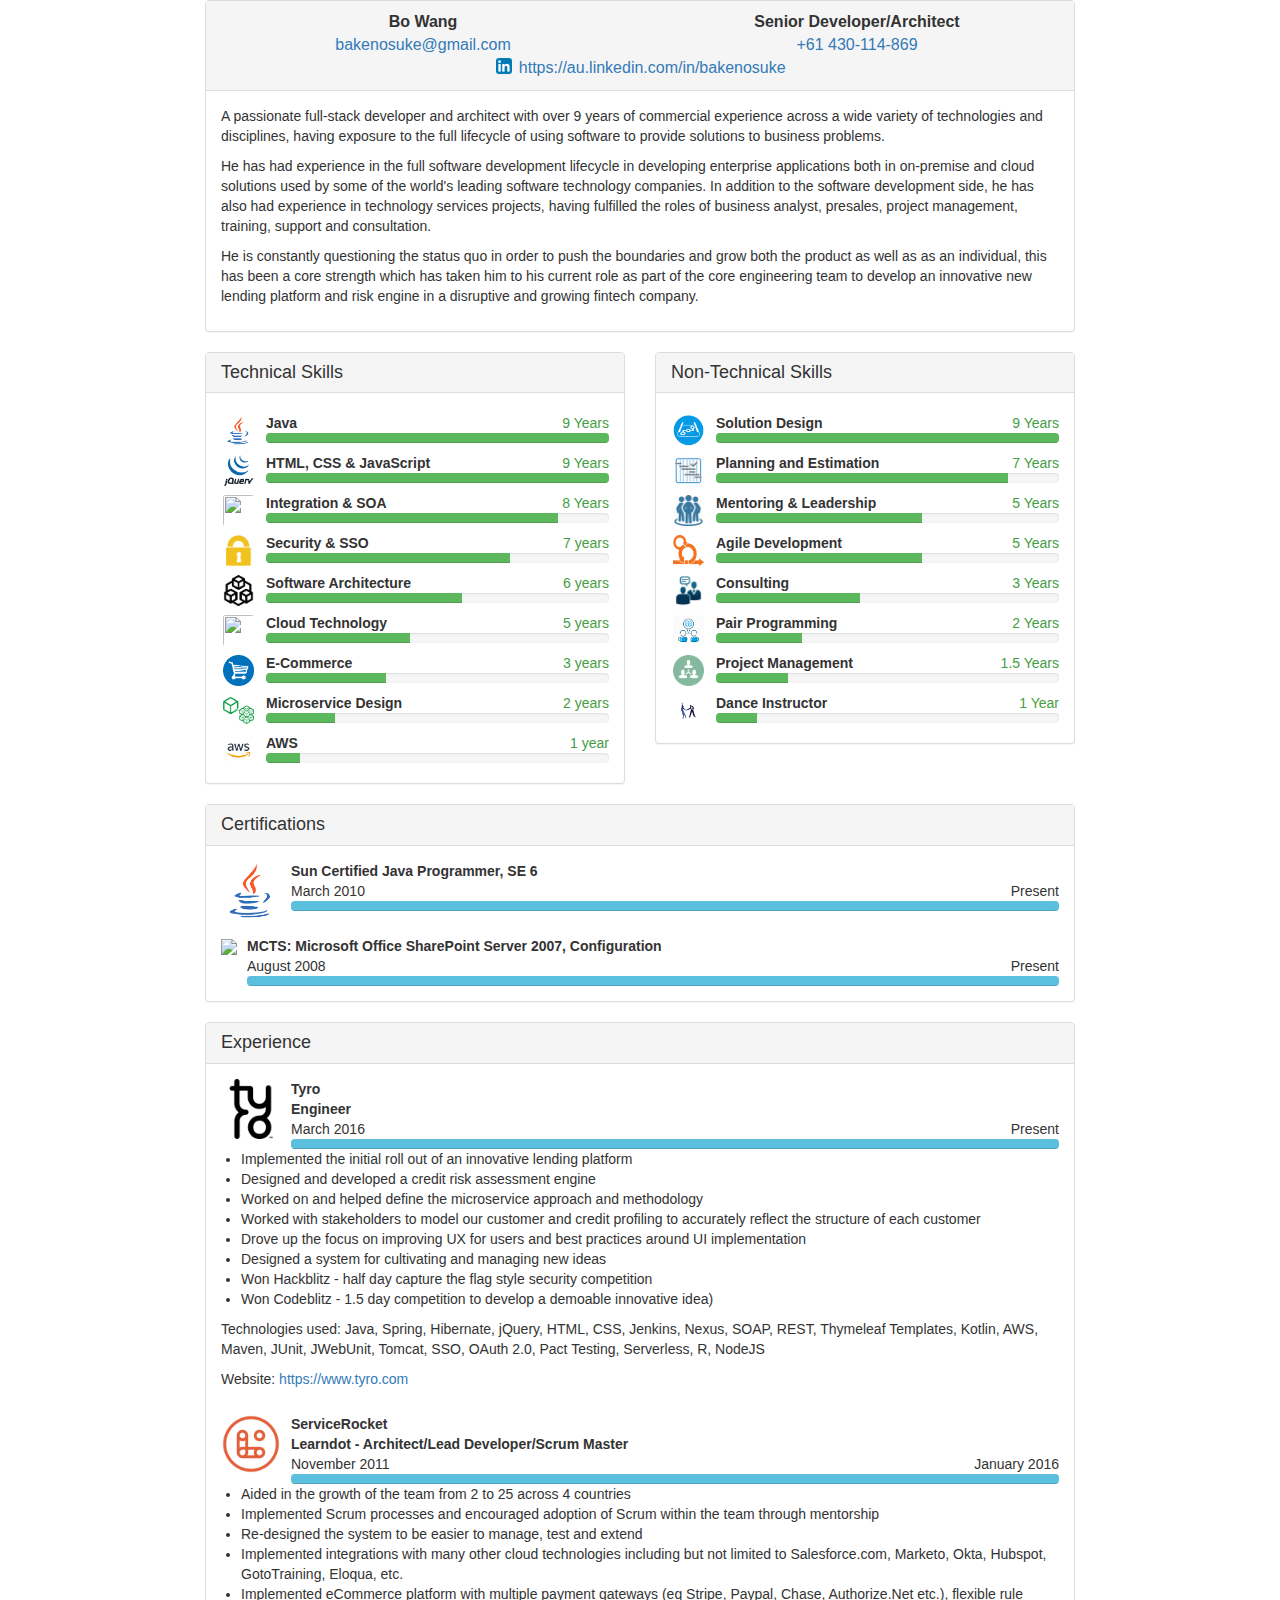
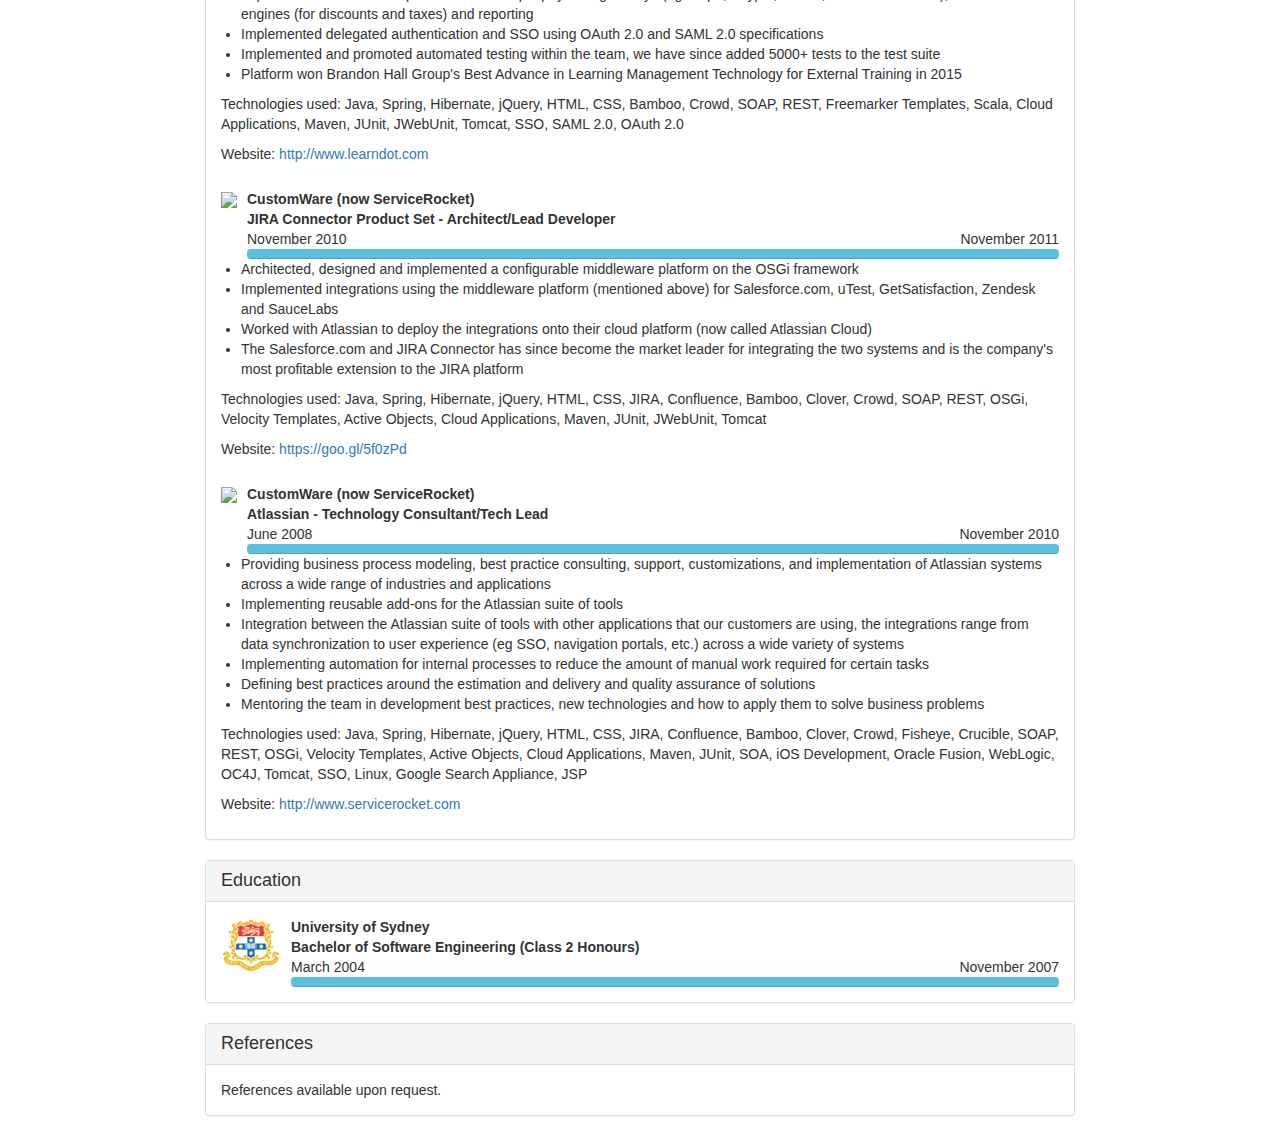
==== index.html @ f0e8015e "Added dance instructor" ====
<!DOCTYPE html>
<html lang="en">
<head>
    <meta charset="utf-8">
    <meta http-equiv="X-UA-Compatible" content="IE=edge">
    <meta name="viewport" content="width=device-width, initial-scale=1">

    <!-- The above 3 meta tags *must* come first in the head; any other head content must come *after* these tags -->

    <title>Bo Wang - Résumé</title>

    <!-- Bootstrap -->
    <link rel="stylesheet" media="all" href="https://maxcdn.bootstrapcdn.com/bootstrap/3.3.6/css/bootstrap.min.css"
          crossorigin="anonymous">

    <!-- Optional theme -->
    <link rel="stylesheet" media="all"
          href="https://maxcdn.bootstrapcdn.com/bootstrap/3.3.6/css/bootstrap-theme.min.css" crossorigin="anonymous">

    <link rel="stylesheet" href="css/main.css">

    <!-- HTML5 shim and Respond.js for IE8 support of HTML5 elements and media queries -->
    <!-- WARNING: Respond.js doesn't work if you view the page via file:// -->
    <!--[if lt IE 9]>
    <script src="https://oss.maxcdn.com/html5shiv/3.7.2/html5shiv.min.js"></script>
    <script src="https://oss.maxcdn.com/respond/1.4.2/respond.min.js"></script>
    <![endif]-->

    <script>
      (function(i,s,o,g,r,a,m){i['GoogleAnalyticsObject']=r;i[r]=i[r]||function(){
      (i[r].q=i[r].q||[]).push(arguments)},i[r].l=1*new Date();a=s.createElement(o),
      m=s.getElementsByTagName(o)[0];a.async=1;a.src=g;m.parentNode.insertBefore(a,m)
      })(window,document,'script','//www.google-analytics.com/analytics.js','ga');

      ga('create', 'UA-71679963-1', 'auto');
      ga('send', 'pageview');

    </script>
</head>
<body class="container-fluid">
<div id="header">
    <div class="panel panel-default">
        <div class="panel-heading">
            <div id="contact" class="row">
                <div id="name" class="col-xs-12 col-md-6 text-center">
                    Bo Wang
                </div>
                <div class="col-xs-12 col-md-6 text-center">
                    Senior Developer/Architect
                </div>
                <div id="email" class="col-xs-12 col-md-6 text-center">
                    <a href="mailto:bakenosuke@gmail.com">bakenosuke@gmail.com</a>
                </div>
                <div id="phone" class="col-xs-12 col-md-6 text-center">
                    <a href="tel:+61-430-114-869">+61 430-114-869</a>
                </div>
                <div id="linkedin" class="col-xs-12 text-center">
                    <a class="social" href="https://au.linkedin.com/in/bakenosuke">
                        <img src="images/logos/linkedin.png"/> https://au.linkedin.com/in/bakenosuke
                    </a>
                </div>
            </div>
        </div>
        <div class="panel-body">
            <div id="profile">
                <p>
                    A passionate full-stack developer and architect with over 9 years of commercial experience across a
                    wide variety of technologies and disciplines, having exposure to the full lifecycle of using
                    software to provide solutions to business problems.
                </p>

                <p>
                    He has had experience in the full software development lifecycle in developing enterprise
                    applications both in on-premise and cloud solutions used by some of the world's leading software
                    technology companies. In addition to the software development side, he has also had experience in
                    technology services projects, having fulfilled the roles of business analyst, presales, project
                    management, training, support and consultation.
                </p>

                <p>
                    He is constantly questioning the status quo in order to push the boundaries and grow both the
                    product as well as as an individual, this has been a core strength which has taken him to his
                    current role as part of the core engineering team to develop an innovative new lending platform and
                    risk engine in a disruptive and growing fintech company.
                </p>

            </div>
        </div>
    </div>
</div>

<div id="pre-content">

</div>

<div id="content">
    <!-- Skills Start -->
    <div id="skills" class="row">
        <!-- Skills - Technical Start -->
        <div class="skills-section col-xs-12 col-md-6">
            <div class="panel panel-default">
                <div class="panel-heading">
                    <h4 class="skill-section-title">Technical Skills</h4>
                </div>
                <div class="panel-body">

                    <!-- Skills - Technical - Java Start-->
                    <div class="skill media">
                        <div class="skill-logo media-left media-top">
                            <img style="" src="images/logos/java.png"/>
                        </div>
                        <div class="skill-body media-body">
                            <div class="skill-name pull-left">
                                Java
                            </div>
                            <div class="skill-level text-right">
                                9 Years
                            </div>
                            <div class="skill-level-bar">
                                <div class="progress">
                                    <div class="progress-bar progress-bar-success" role="progressbar"
                                         aria-valuenow="100"
                                         aria-valuemin="0"
                                         aria-valuemax="100" style="width: 100%;">
                                        <span class="sr-only">9 years</span>
                                    </div>
                                </div>
                            </div>
                        </div>
                    </div>
                    <!-- Skills - Technical - Java End -->

                    <!-- Skills - Technical - jQuery Start-->
                    <div class="skill media">
                        <div class="skill-logo media-left media-top">
                            <img src="images/logos/jquery.gif"/>
                        </div>
                        <div class="skill-body media-body">
                            <div class="skill-name pull-left">
                                HTML, CSS & JavaScript
                            </div>
                            <div class="skill-level text-right">
                                9 Years
                            </div>
                            <div class="skill-level-bar">
                                <div class="progress">
                                    <div class="progress-bar progress-bar-success" role="progressbar"
                                         aria-valuenow="100"
                                         aria-valuemin="0"
                                         aria-valuemax="100" style="width: 100%;">
                                        <span class="sr-only">9 years</span>
                                    </div>
                                </div>
                            </div>
                        </div>
                    </div>
                    <!-- Skills - Technical - jQuery End -->

                    <div class="skill media">
                        <div class="skill-logo media-left media-top">
                            <img src="images/icons/integration.png"/>
                        </div>
                        <div class="skill-body media-body">
                            <div class="skill-name pull-left">
                                Integration & SOA
                            </div>
                            <div class="skill-level text-right">
                                8 Years
                            </div>
                            <div class="skill-level-bar">
                                <div class="progress">
                                    <div class="progress-bar progress-bar-success" role="progressbar"
                                         aria-valuenow="85"
                                         aria-valuemin="0"
                                         aria-valuemax="100" style="width: 85%;">
                                        <span class="sr-only">8 years</span>
                                    </div>
                                </div>
                            </div>
                        </div>
                    </div>

                    <div class="skill media">
                        <div class="skill-logo media-left media-top">
                            <img src="images/icons/security.png"/>
                        </div>
                        <div class="skill-body media-body">
                            <div class="skill-name pull-left">
                                Security & SSO
                            </div>
                            <div class="skill-level text-right">
                                7 years
                            </div>
                            <div class="skill-level-bar">
                                <div class="progress">
                                    <div class="progress-bar progress-bar-success" role="progressbar"
                                         aria-valuenow="71"
                                         aria-valuemin="0"
                                         aria-valuemax="100" style="width: 71%;">
                                        <span class="sr-only">7 years</span>
                                    </div>
                                </div>
                            </div>
                        </div>
                    </div>

                    <div class="skill media">
                        <div class="skill-logo media-left media-top">
                            <img src="images/icons/architect.png"/>
                        </div>
                        <div class="skill-body media-body">
                            <div class="skill-name pull-left">
                                Software Architecture
                            </div>
                            <div class="skill-level text-right">
                                6 years
                            </div>
                            <div class="skill-level-bar">
                                <div class="progress">
                                    <div class="progress-bar progress-bar-success" role="progressbar"
                                         aria-valuenow="57"
                                         aria-valuemin="0"
                                         aria-valuemax="100" style="width: 57%;">
                                        <span class="sr-only">6 years</span>
                                    </div>
                                </div>
                            </div>
                        </div>
                    </div>

                    <div class="skill media">
                        <div class="skill-logo media-left media-top">
                            <img src="images/icons/cloud.png"/>
                        </div>
                        <div class="skill-body media-body">
                            <div class="skill-name pull-left">
                                Cloud Technology
                            </div>
                            <div class="skill-level text-right">
                                5 years
                            </div>
                            <div class="skill-level-bar">
                                <div class="progress">
                                    <div class="progress-bar progress-bar-success" role="progressbar"
                                         aria-valuenow="42"
                                         aria-valuemin="0"
                                         aria-valuemax="100" style="width: 42%;">
                                        <span class="sr-only">5 years</span>
                                    </div>
                                </div>
                            </div>
                        </div>
                    </div>

                    <div class="skill media">
                        <div class="skill-logo media-left media-top">
                            <img src="images/icons/ecommerce.png"/>
                        </div>
                        <div class="skill-body media-body">
                            <div class="skill-name pull-left">
                                E-Commerce
                            </div>
                            <div class="skill-level text-right">
                                3 years
                            </div>
                            <div class="skill-level-bar">
                                <div class="progress">
                                    <div class="progress-bar progress-bar-success" role="progressbar"
                                         aria-valuenow="35"
                                         aria-valuemin="0"
                                         aria-valuemax="100" style="width: 35%;">
                                        <span class="sr-only">3 years</span>
                                    </div>
                                </div>
                            </div>
                        </div>
                    </div>

                    <div class="skill media">
                        <div class="skill-logo media-left media-top">
                            <img src="images/icons/microservice.png"/>
                        </div>
                        <div class="skill-body media-body">
                            <div class="skill-name pull-left">
                                Microservice Design
                            </div>
                            <div class="skill-level text-right">
                                2 years
                            </div>
                            <div class="skill-level-bar">
                                <div class="progress">
                                    <div class="progress-bar progress-bar-success" role="progressbar"
                                         aria-valuenow="20"
                                         aria-valuemin="0"
                                         aria-valuemax="100" style="width: 20%;">
                                        <span class="sr-only">2 years</span>
                                    </div>
                                </div>
                            </div>
                        </div>
                    </div>

                    <div class="skill media">
                        <div class="skill-logo media-left media-top">
                            <img src="images/icons/aws.jpg"/>
                        </div>
                        <div class="skill-body media-body">
                            <div class="skill-name pull-left">
                                AWS
                            </div>
                            <div class="skill-level text-right">
                                1 year
                            </div>
                            <div class="skill-level-bar">
                                <div class="progress">
                                    <div class="progress-bar progress-bar-success" role="progressbar"
                                         aria-valuenow="10"
                                         aria-valuemin="0"
                                         aria-valuemax="100" style="width: 10%;">
                                        <span class="sr-only">1 year</span>
                                    </div>
                                </div>
                            </div>
                        </div>
                    </div>
                </div>
            </div>
        </div>
        <!-- Skills - Technical End -->

        <!-- Skills - Personal Start -->
        <div class="skills-section col-xs-12 col-md-6">
            <div class="panel panel-default">
                <div class="panel-heading">
                    <h4 class="skill-section-title">Non-Technical Skills</h4>
                </div>
                <div class="panel-body">

                    <div class="skill media">
                        <div class="skill-logo media-left media-top">
                            <img src="images/icons/design.png"/>
                        </div>
                        <div class="skill-body media-body">
                            <div class="skill-name pull-left">
                                Solution Design
                            </div>
                            <div class="skill-level text-right">
                                9 Years
                            </div>
                            <div class="skill-level-bar">
                                <div class="progress">
                                    <div class="progress-bar progress-bar-success" role="progressbar"
                                         aria-valuenow="100"
                                         aria-valuemin="0"
                                         aria-valuemax="100" style="width: 100%;">
                                        <span class="sr-only">9 years</span>
                                    </div>
                                </div>
                            </div>
                        </div>
                    </div>

                    <div class="skill media">
                        <div class="skill-logo media-left media-top">
                            <img src="images/icons/planning.png"/>
                        </div>
                        <div class="skill-body media-body">
                            <div class="skill-name pull-left">
                                Planning and Estimation
                            </div>
                            <div class="skill-level text-right">
                                7 Years
                            </div>
                            <div class="skill-level-bar">
                                <div class="progress">
                                    <div class="progress-bar progress-bar-success" role="progressbar"
                                         aria-valuenow="85"
                                         aria-valuemin="0"
                                         aria-valuemax="100" style="width: 85%;">
                                        <span class="sr-only">7 years</span>
                                    </div>
                                </div>
                            </div>
                        </div>
                    </div>

                    <div class="skill media">
                        <div class="skill-logo media-left media-top">
                            <img src="images/icons/leadership.png"/>
                        </div>
                        <div class="skill-body media-body">
                            <div class="skill-name pull-left">
                                Mentoring & Leadership
                            </div>
                            <div class="skill-level text-right">
                                5 Years
                            </div>
                            <div class="skill-level-bar">
                                <div class="progress">
                                    <div class="progress-bar progress-bar-success" role="progressbar"
                                         aria-valuenow="60"
                                         aria-valuemin="0"
                                         aria-valuemax="100" style="width: 60%;">
                                        <span class="sr-only">5 years</span>
                                    </div>
                                </div>
                            </div>
                        </div>
                    </div>

                    <div class="skill media">
                        <div class="skill-logo media-left media-top">
                            <img src="images/icons/scrum.png"/>
                        </div>
                        <div class="skill-body media-body">
                            <div class="skill-name pull-left">
                                Agile Development
                            </div>
                            <div class="skill-level text-right">
                                5 Years
                            </div>
                            <div class="skill-level-bar">
                                <div class="progress">
                                    <div class="progress-bar progress-bar-success" role="progressbar"
                                         aria-valuenow="60"
                                         aria-valuemin="0"
                                         aria-valuemax="100" style="width: 60%;">
                                        <span class="sr-only">2 years</span>
                                    </div>
                                </div>
                            </div>
                        </div>
                    </div>

                    <div class="skill media">
                        <div class="skill-logo media-left media-top">
                            <img src="images/icons/consulting.png"/>
                        </div>
                        <div class="skill-body media-body">
                            <div class="skill-name pull-left">
                                Consulting
                            </div>
                            <div class="skill-level text-right">
                                3 Years
                            </div>
                            <div class="skill-level-bar">
                                <div class="progress">
                                    <div class="progress-bar progress-bar-success" role="progressbar"
                                         aria-valuenow="42"
                                         aria-valuemin="0"
                                         aria-valuemax="100" style="width: 42%;">
                                        <span class="sr-only">3 years</span>
                                    </div>
                                </div>
                            </div>
                        </div>
                    </div>

                    <div class="skill media">
                        <div class="skill-logo media-left media-top">
                            <img src="images/icons/pair.png"/>
                        </div>
                        <div class="skill-body media-body">
                            <div class="skill-name pull-left">
                                Pair Programming
                            </div>
                            <div class="skill-level text-right">
                                2 Years
                            </div>
                            <div class="skill-level-bar">
                                <div class="progress">
                                    <div class="progress-bar progress-bar-success" role="progressbar"
                                         aria-valuenow="25"
                                         aria-valuemin="0"
                                         aria-valuemax="100" style="width: 25%;">
                                        <span class="sr-only">2 years</span>
                                    </div>
                                </div>
                            </div>
                        </div>
                    </div>

                    <div class="skill media">
                        <div class="skill-logo media-left media-top">
                            <img src="images/icons/management.png"/>
                        </div>
                        <div class="skill-body media-body">
                            <div class="skill-name pull-left">
                                Project Management
                            </div>
                            <div class="skill-level text-right">
                                1.5 Years
                            </div>
                            <div class="skill-level-bar">
                                <div class="progress">
                                    <div class="progress-bar progress-bar-success" role="progressbar"
                                         aria-valuenow="21"
                                         aria-valuemin="0"
                                         aria-valuemax="100" style="width: 21%;">
                                        <span class="sr-only">1.5 years</span>
                                    </div>
                                </div>
                            </div>
                        </div>
                    </div>

                    <div class="skill media">
                        <div class="skill-logo media-left media-top">
                            <img src="images/icons/dance.svg"/>
                        </div>
                        <div class="skill-body media-body">
                            <div class="skill-name pull-left">
                                Dance Instructor
                            </div>
                            <div class="skill-level text-right">
                                1 Year
                            </div>
                            <div class="skill-level-bar">
                                <div class="progress">
                                    <div class="progress-bar progress-bar-success" role="progressbar"
                                         aria-valuenow="12"
                                         aria-valuemin="0"
                                         aria-valuemax="100" style="width: 12%;">
                                        <span class="sr-only">1 years</span>
                                    </div>
                                </div>
                            </div>
                        </div>
                    </div>
                </div>
            </div>
        </div>
        <!-- Skills - Personal End -->

    </div>
    <!-- Skills End -->

    <!-- Certifications - Start -->
    <div id="certifications" class="panel panel-default">
        <div class="panel-heading">
            <h4>Certifications</h4>
        </div>
        <div class="panel-body">
            <div class="row">
                <div class="certification col-xs-12 media">
                    <div class="certification-logo media-left media-top">
                        <img src="images/logos/java.png"/>
                    </div>
                    <div class="certification-body media-body">
                        <div class="certification-title">Sun Certified Java Programmer, SE 6</div>

                        <div class="certification-start pull-left">
                            March 2010
                        </div>
                        <div class="certification-end text-right">
                            Present
                        </div>
                        <div class="certification-level-bar">
                            <div class="progress">
                                <div class="progress-bar progress-bar-info" role="progressbar" aria-valuenow="100"
                                     aria-valuemin="0"
                                     aria-valuemax="100" style="width: 100%;">
                                    <span class="sr-only">March 2010 to Present</span>
                                </div>
                            </div>
                        </div>
                    </div>
                </div>

                <div class="certification col-xs-12 media">
                    <div class="certification-logo media-left media-top">
                        <img src="images/logos/mcts.png"/>
                    </div>
                    <div class="certification-body media-body">
                        <div class="certification-title">MCTS: Microsoft Office SharePoint Server 2007, Configuration
                        </div>

                        <div class="certification-start pull-left">
                            August 2008
                        </div>
                        <div class="certification-end text-right">
                            Present
                        </div>
                        <div class="certification-level-bar">
                            <div class="progress">
                                <div class="progress-bar progress-bar-info" role="progressbar" aria-valuenow="100"
                                     aria-valuemin="0"
                                     aria-valuemax="100" style="width: 100%;">
                                    <span class="sr-only">August 2008 to Present</span>
                                </div>
                            </div>
                        </div>
                    </div>
                </div>
            </div>
        </div>
    </div>
    <!-- Certifications - End -->

    <!-- Experiences - Start -->
    <div id="experiences" class="panel panel-default">
        <div class="panel-heading">
            <h4>Experience</h4>
        </div>
        <div class="panel-body">
            <div class="row">
                <div class="experience col-xs-12 media">
                    <div class="experience-logo media-left media-top">
                        <img src="images/logos/tyro.png"/>
                    </div>
                    <div class="experience-body media-body">
                        <div class="experience-title">
                            Tyro<br/>
                            Engineer
                        </div>
                        <div class="experience-start pull-left">
                            March 2016
                        </div>
                        <div class="experience-end text-right">
                            Present
                        </div>
                        <div class="experience-level-bar">
                            <div class="progress">
                                <div class="progress-bar progress-bar-info" role="progressbar" aria-valuenow="100"
                                     aria-valuemin="0"
                                     aria-valuemax="100" style="width: 100%;">
                                    <span class="sr-only">March 2016 to Present</span>
                                </div>
                            </div>
                        </div>
                    </div>
                </div>
                <div class="experience-summary col-xs-12">
                    <ul>
                        <li>Implemented the initial roll out of an innovative lending platform</li>
                        <li>Designed and developed a credit risk assessment engine</li>
                        <li>Worked on and helped define the microservice approach and methodology</li>
                        <li>Worked with stakeholders to model our customer and credit profiling to accurately reflect the structure of each customer</li>
                        <li>Drove up the focus on improving UX for users and best practices around UI implementation</li>
                        <li>Designed a system for cultivating and managing new ideas</li>
                        <li>Won Hackblitz - half day capture the flag style security competition</li>
                        <li>Won Codeblitz - 1.5 day competition to develop a demoable innovative idea)</li>
                    </ul>
                    <p>
                        Technologies used: Java, Spring, Hibernate, jQuery, HTML, CSS, Jenkins, Nexus, SOAP, REST,
                        Thymeleaf Templates, Kotlin, AWS, Maven, JUnit, JWebUnit, Tomcat, SSO, OAuth 2.0, Pact Testing,
                        Serverless, R, NodeJS
                    </p>
                    <p>
                        Website: <a href="https://www.tyro.com">https://www.tyro.com</a>
                    </p>
                </div>

                <div class="experience col-xs-12 media">
                    <div class="experience-logo media-left media-top">
                        <img src="images/logos/learndot.png"/>
                    </div>
                    <div class="experience-body media-body">
                        <div class="experience-title">
                            ServiceRocket<br/>
                            Learndot - Architect/Lead Developer/Scrum Master
                        </div>

                        <div class="experience-start pull-left">
                            November 2011
                        </div>
                        <div class="experience-end text-right">
                            January 2016
                        </div>
                        <div class="experience-level-bar">
                            <div class="progress">
                                <div class="progress-bar progress-bar-info" role="progressbar" aria-valuenow="100"
                                     aria-valuemin="0"
                                     aria-valuemax="100" style="width: 100%;">
                                    <span class="sr-only">November 2011 to January 2016</span>
                                </div>
                            </div>
                        </div>
                    </div>
                </div>
                <div class="experience-summary col-xs-12">
                    <ul>
                        <li>Aided in the growth of the team from 2 to 25 across 4 countries</li>
                        <li>Implemented Scrum processes and encouraged adoption of Scrum within the team through
                            mentorship
                        </li>
                        <li>Re-designed the system to be easier to manage, test and extend</li>
                        <li>Implemented integrations with many other cloud technologies including but not limited to
                            Salesforce.com, Marketo, Okta, Hubspot, GotoTraining, Eloqua, etc.
                        </li>
                        <li>Implemented eCommerce platform with multiple payment gateways (eg Stripe, Paypal, Chase,
                            Authorize.Net etc.), flexible rule engines (for discounts and taxes) and reporting
                        </li>
                        <li>Implemented delegated authentication and SSO using OAuth 2.0 and SAML 2.0 specifications
                        </li>
                        <li>Implemented and promoted automated testing within the team, we have since added 5000+ tests
                            to the test suite
                        </li>
                        <li>Platform won Brandon Hall Group's Best Advance in Learning Management Technology for
                            External Training in 2015
                        </li>
                    </ul>
                    <p>
                        Technologies used: Java, Spring, Hibernate, jQuery, HTML, CSS, Bamboo, Crowd, SOAP, REST,
                        Freemarker Templates, Scala, Cloud Applications, Maven, JUnit, JWebUnit, Tomcat, SSO, SAML 2.0,
                        OAuth 2.0
                    </p>
                    <p>
                        Website: <a href="http://www.learndot.com">http://www.learndot.com</a>
                    </p>
                </div>

                <div class="experience col-xs-12 media">
                    <div class="experience-logo media-left media-top">
                        <img src="images/logos/connectedbycustomware.png"/>
                    </div>
                    <div class="experience-body media-body">
                        <div class="experience-title">
                            CustomWare (now ServiceRocket)<br/>
                            JIRA Connector Product Set - Architect/Lead Developer
                        </div>

                        <div class="experience-start pull-left">
                            November 2010
                        </div>
                        <div class="experience-end text-right">
                            November 2011
                        </div>
                        <div class="experience-level-bar">
                            <div class="progress">
                                <div class="progress-bar progress-bar-info" role="progressbar" aria-valuenow="100"
                                     aria-valuemin="0"
                                     aria-valuemax="100" style="width: 100%;">
                                    <span class="sr-only">November 2010 to November 2011</span>
                                </div>
                            </div>
                        </div>
                    </div>
                </div>
                <div class="experience-summary col-xs-12">
                    <ul>
                        <li>Architected, designed and implemented a configurable middleware platform on the OSGi
                            framework
                        </li>
                        <li>Implemented integrations using the middleware platform (mentioned above) for Salesforce.com,
                            uTest, GetSatisfaction, Zendesk and SauceLabs
                        </li>
                        <li>Worked with Atlassian to deploy the integrations onto their cloud platform (now called
                            Atlassian Cloud)
                        </li>
                        <li>The Salesforce.com and JIRA Connector has since become the market leader for integrating the
                            two systems and is the company's most profitable extension to the JIRA platform
                        </li>
                    </ul>
                    <p>
                        Technologies used: Java, Spring, Hibernate, jQuery, HTML, CSS, JIRA, Confluence, Bamboo, Clover,
                        Crowd, SOAP, REST, OSGi, Velocity Templates, Active Objects, Cloud Applications, Maven, JUnit,
                        JWebUnit, Tomcat
                    </p>
                    <p>
                        Website: <a href="https://goo.gl/5f0zPd">https://goo.gl/5f0zPd</a>
                    </p>
                </div>


                <div class="experience col-xs-12 media">
                    <div class="experience-logo media-left media-top">
                        <img src="images/logos/customware.png"/>
                    </div>
                    <div class="experience-body media-body">
                        <div class="experience-title">
                            CustomWare (now ServiceRocket)<br/>
                            Atlassian - Technology Consultant/Tech Lead
                        </div>

                        <div class="experience-start pull-left">
                            June 2008
                        </div>
                        <div class="experience-end text-right">
                            November 2010
                        </div>
                        <div class="experience-level-bar">
                            <div class="progress">
                                <div class="progress-bar progress-bar-info" role="progressbar" aria-valuenow="100"
                                     aria-valuemin="0"
                                     aria-valuemax="100" style="width: 100%;">
                                    <span class="sr-only">June 2008 to November 2010</span>
                                </div>
                            </div>
                        </div>
                    </div>
                </div>
                <div class="experience-summary col-xs-12">
                    <ul>
                        <li>Providing business process modeling, best practice consulting, support, customizations, and implementation of Atlassian systems across a wide range of industries and applications</li>
                        <li>Implementing reusable add-ons for the Atlassian suite of tools</li>
                        <li>Integration between the Atlassian suite of tools with other applications that our customers are using, the integrations range from data synchronization to user experience (eg SSO, navigation portals, etc.) across a wide variety of systems</li>
                        <li>Implementing automation for internal processes to reduce the amount of manual work required for certain tasks</li>
                        <li>Defining best practices around the estimation and delivery and quality assurance of solutions</li>
                        <li>Mentoring the team in development best practices, new technologies and how to apply them to solve business problems</li>
                    </ul>
                    <p>
                        Technologies used: Java, Spring, Hibernate, jQuery, HTML, CSS, JIRA, Confluence, Bamboo, Clover,
                        Crowd, Fisheye, Crucible, SOAP, REST, OSGi, Velocity Templates, Active Objects, Cloud
                        Applications, Maven, JUnit, SOA, iOS Development, Oracle Fusion, WebLogic, OC4J, Tomcat,
                        SSO, Linux, Google Search Appliance, JSP
                    </p>
                    <p>
                        Website: <a href="http://www.servicerocket.com">http://www.servicerocket.com</a>
                    </p>
                </div>
            </div>
        </div>
    </div>
    <!-- Experiences - End -->

    <!-- Education - Start -->
    <div id="education" class="panel panel-default">
        <div class="panel-heading">
            <h4>Education</h4>
        </div>
        <div class="panel-body">
            <div class="row">
                <div class="education col-xs-12 media">
                    <div class="education-logo media-left media-top">
                        <img src="images/logos/usyd.png"/>
                    </div>
                    <div class="education-body media-body">
                        <div class="education-title">
                            University of Sydney<br/>
                            Bachelor of Software Engineering (Class 2 Honours)
                        </div>

                        <div class="education-start pull-left">
                            March 2004
                        </div>
                        <div class="education-end text-right">
                            November 2007
                        </div>
                        <div class="education-level-bar">
                            <div class="progress">
                                <div class="progress-bar progress-bar-info" role="progressbar" aria-valuenow="100"
                                     aria-valuemin="0"
                                     aria-valuemax="100" style="width: 100%;">
                                    <span class="sr-only">March 2004 to November 2007</span>
                                </div>
                            </div>
                        </div>
                    </div>
                </div>
            </div>
        </div>
    </div>
    <!-- Education - End -->

    <!-- References - Start -->
    <div id="references" class="panel panel-default">
        <div class="panel-heading">
            <h4>References</h4>
        </div>
        <div class="panel-body">
            References available upon request.
        </div>
    </div>
    <!-- References - End -->

</div>

<div id="post-content">

</div>

<div id="footer">
    <div id="view-online" class="visible-print-block">
        <div class="text-center">
            <a href="http://bakenosuke.github.io">View Online</a>
        </div>
    </div>
</div>

<!-- jQuery (necessary for Bootstrap's JavaScript plugins) -->
<script src="https://ajax.googleapis.com/ajax/libs/jquery/1.11.3/jquery.min.js"></script>
<!-- Include all compiled plugins (below), or include individual files as needed -->
<script src="https://maxcdn.bootstrapcdn.com/bootstrap/3.3.6/js/bootstrap.min.js" crossorigin="anonymous"></script>
</body>
</html>
---- css/main.css ----
/* Layout */
body {
    max-width:900px;
}

h1, h2, h3, h4, h5, h6 {
    margin:0;
}

address {
    margin:0;
}

/* Header */


/* Logo */
.skill-logo img, .education-logo img, .social img {
    border-radius: 5px;
    padding:2px;
}

/* Profile */

#contact {
    font-weight:bold;
    font-size:16px;
}

#contact a {
    font-weight:normal;
}

.social img {
    height:20px;
    width:20px;
    margin-top:-4px;
}

/* Skills */

.skill {
    padding:5px 0 0 0;
    margin-top:0px;
}

.skill-logo img {
    height:35px;
    width:35px;
}

.skill-body {
    margin-left:35px;
}

.skill-name {
    font-weight:bold;
}

.skill-level {
    color:#449d44;
}

.skill-level-bar .progress, .education-level-bar .progress, .certification-level-bar .progress, .experience-level-bar .progress {
    height:10px;
    margin-bottom:0px;
}

/* Experience */

#experiences ul {
    padding-left:20px;
}

/* Education and Certification */
.education-logo img, .certification-logo img, .experience-logo img {
    max-height:60px;
    max-width:60px;
}

.education-title, .certification-title, .experience-title {
    font-weight:bold;
}


/* Footer */



/* Repsonsive */

@media (max-width: 767px) {
    #contact {
        font-size:14px;
    }
}

/* Print */

@media print {
    body {
        font-size:12px;
    }
    a[href]:after {
        content:"";
    }

    #footer a[href]:after {
        content:" ("attr(href)")";
    }

    #contact {
        line:height:33px;
    }

    .media .media-left {
        display:block;
        float:left;
    }

    #skills, #header, #certifications, #experiences .experience, #education {
        page-break-inside: avoid;
    }

    .progress{
        background-color: #F5F5F5 !important;
        -ms-filter: "progid:DXImageTransform.Microsoft.gradient(GradientType=0,startColorstr='#F5F5F5', endColorstr='#F5F5F5')" !important;
    }

    .progress-bar-info{
        display: block !important;
        background-color: #5BC0DE !important;
        -ms-filter: "progid:DXImageTransform.Microsoft.gradient(GradientType=0,startColorstr='#5BC0DE', endColorstr='#5BC0DE')" !important;
    }

    .progress-bar-success{
        display: block !important;
        background-color: #5cb85c !important;
        -ms-filter: "progid:DXImageTransform.Microsoft.gradient(GradientType=0,startColorstr='#5cb85c', endColorstr='#5cb85c')" !important;
    }

    .progress, .progress > .progress-bar {
       display: block !important;
       -webkit-print-color-adjust: exact !important;

       box-shadow: inset 0 0 !important;
       -webkit-box-shadow: inset 0 0 !important;
    }

  .col-md-1, .col-md-2, .col-md-3, .col-md-4, .col-md-5, .col-md-6, .col-md-7, .col-md-8, .col-md-9, .col-md-10, .col-md-11, .col-md-12 {
    float: left;
  }
  .col-md-12 {
    width: 100%;
  }
  .col-md-11 {
    width: 91.66666667%;
  }
  .col-md-10 {
    width: 83.33333333%;
  }
  .col-md-9 {
    width: 75%;
  }
  .col-md-8 {
    width: 66.66666667%;
  }
  .col-md-7 {
    width: 58.33333333%;
  }
  .col-md-6 {
    width: 50%;
  }
  .col-md-5 {
    width: 41.66666667%;
  }
  .col-md-4 {
    width: 33.33333333%;
  }
  .col-md-3 {
    width: 25%;
  }
  .col-md-2 {
    width: 16.66666667%;
  }
  .col-md-1 {
    width: 8.33333333%;
  }
  .col-md-pull-12 {
    right: 100%;
  }
  .col-md-pull-11 {
    right: 91.66666667%;
  }
  .col-md-pull-10 {
    right: 83.33333333%;
  }
  .col-md-pull-9 {
    right: 75%;
  }
  .col-md-pull-8 {
    right: 66.66666667%;
  }
  .col-md-pull-7 {
    right: 58.33333333%;
  }
  .col-md-pull-6 {
    right: 50%;
  }
  .col-md-pull-5 {
    right: 41.66666667%;
  }
  .col-md-pull-4 {
    right: 33.33333333%;
  }
  .col-md-pull-3 {
    right: 25%;
  }
  .col-md-pull-2 {
    right: 16.66666667%;
  }
  .col-md-pull-1 {
    right: 8.33333333%;
  }
  .col-md-pull-0 {
    right: auto;
  }
  .col-md-push-12 {
    left: 100%;
  }
  .col-md-push-11 {
    left: 91.66666667%;
  }
  .col-md-push-10 {
    left: 83.33333333%;
  }
  .col-md-push-9 {
    left: 75%;
  }
  .col-md-push-8 {
    left: 66.66666667%;
  }
  .col-md-push-7 {
    left: 58.33333333%;
  }
  .col-md-push-6 {
    left: 50%;
  }
  .col-md-push-5 {
    left: 41.66666667%;
  }
  .col-md-push-4 {
    left: 33.33333333%;
  }
  .col-md-push-3 {
    left: 25%;
  }
  .col-md-push-2 {
    left: 16.66666667%;
  }
  .col-md-push-1 {
    left: 8.33333333%;
  }
  .col-md-push-0 {
    left: auto;
  }
  .col-md-offset-12 {
    margin-left: 100%;
  }
  .col-md-offset-11 {
    margin-left: 91.66666667%;
  }
  .col-md-offset-10 {
    margin-left: 83.33333333%;
  }
  .col-md-offset-9 {
    margin-left: 75%;
  }
  .col-md-offset-8 {
    margin-left: 66.66666667%;
  }
  .col-md-offset-7 {
    margin-left: 58.33333333%;
  }
  .col-md-offset-6 {
    margin-left: 50%;
  }
  .col-md-offset-5 {
    margin-left: 41.66666667%;
  }
  .col-md-offset-4 {
    margin-left: 33.33333333%;
  }
  .col-md-offset-3 {
    margin-left: 25%;
  }
  .col-md-offset-2 {
    margin-left: 16.66666667%;
  }
  .col-md-offset-1 {
    margin-left: 8.33333333%;
  }
  .col-md-offset-0 {
    margin-left: 0%;
  }
  .visible-xs {
    display: none !important;
  }
  .hidden-xs {
    display: block !important;
  }
  table.hidden-xs {
    display: table;
  }
  tr.hidden-xs {
    display: table-row !important;
  }
  th.hidden-xs,
  td.hidden-xs {
    display: table-cell !important;
  }
  .hidden-xs.hidden-print {
    display: none !important;
  }
  .hidden-sm {
    display: none !important;
  }
  .visible-sm {
    display: block !important;
  }
  table.visible-sm {
    display: table;
  }
  tr.visible-sm {
    display: table-row !important;
  }
  th.visible-sm,
  td.visible-sm {
    display: table-cell !important;
  }
}
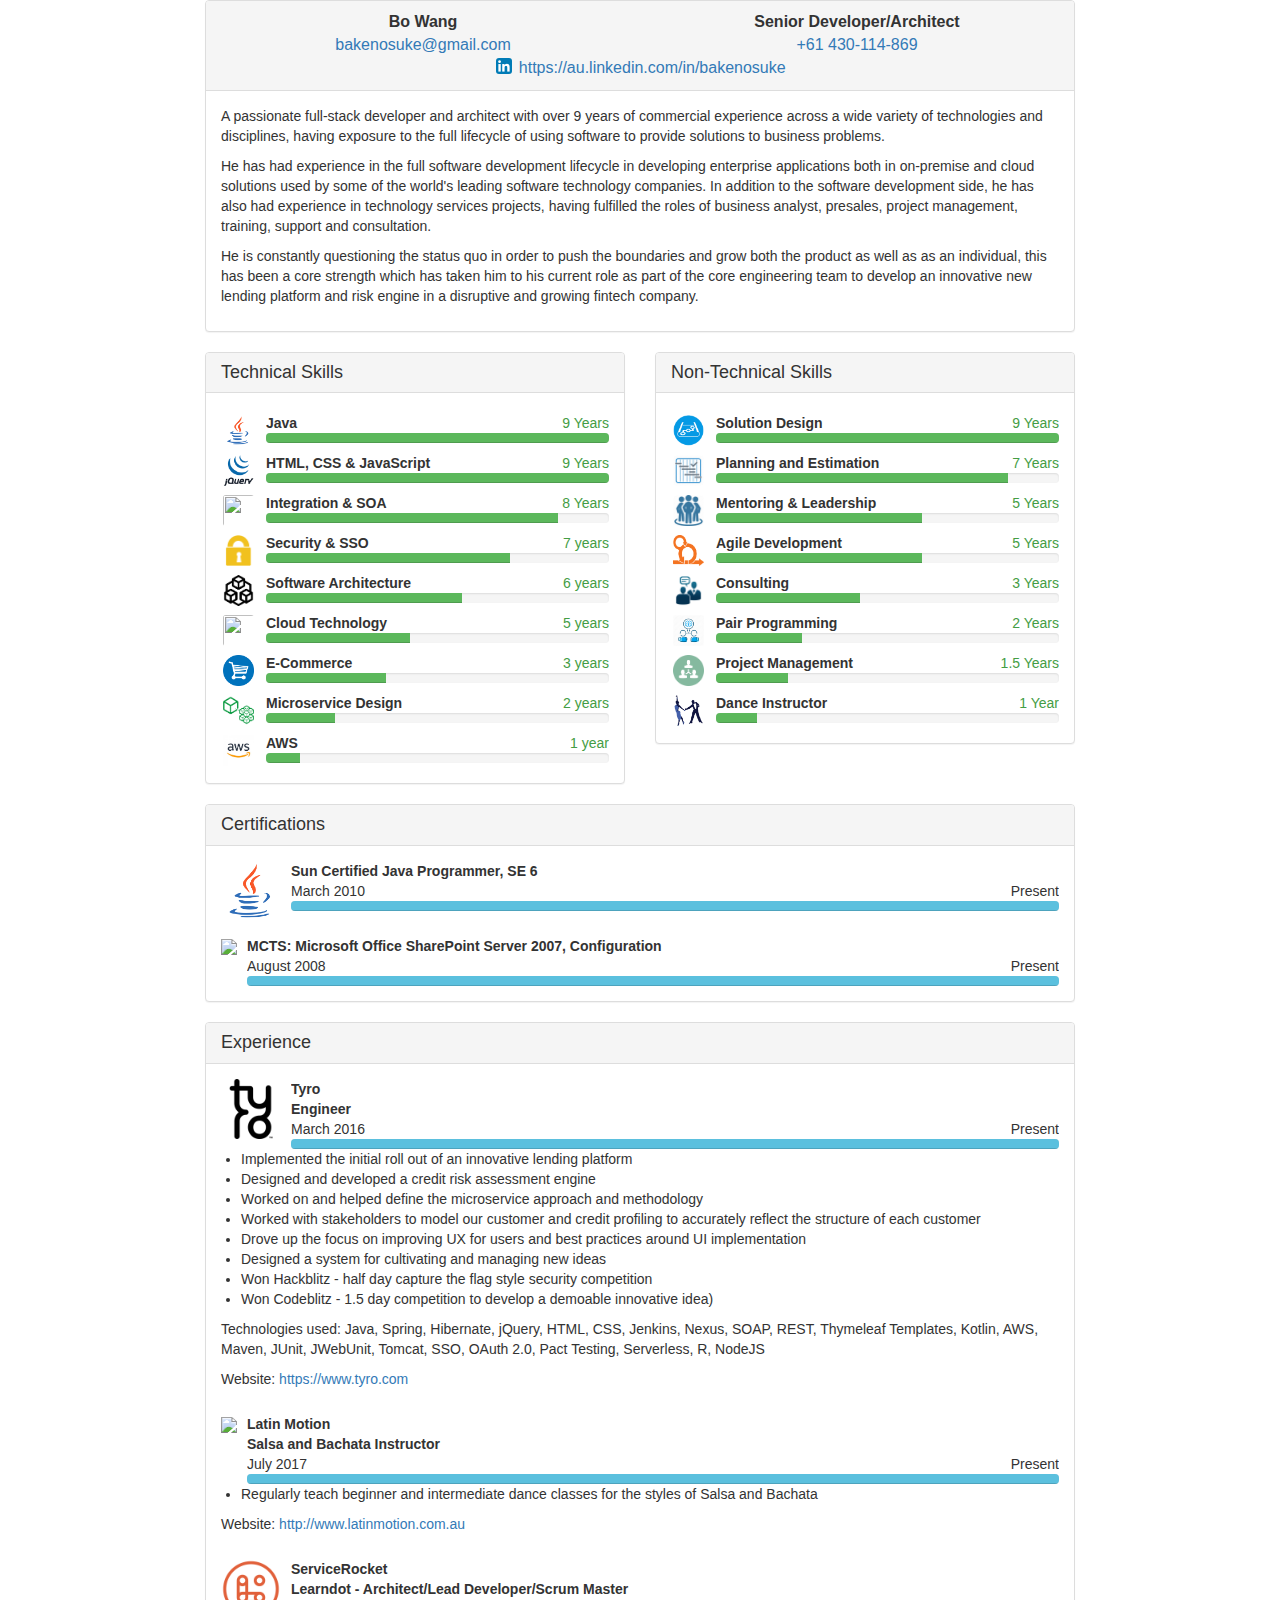
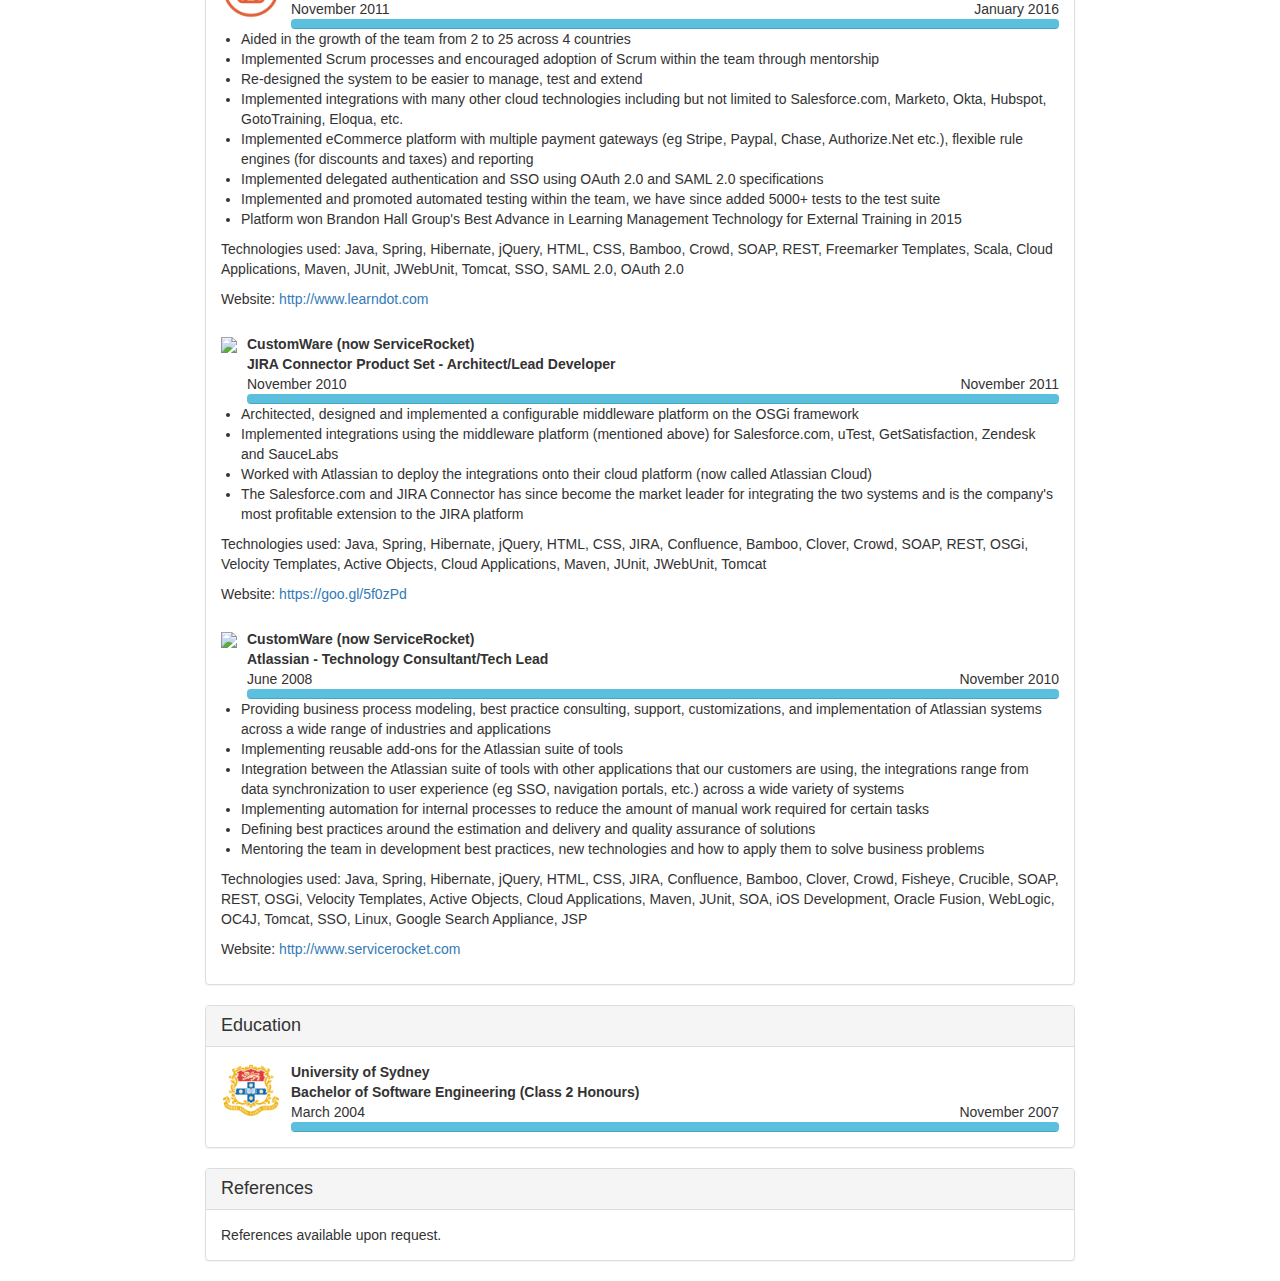
==== commit 80d32b63: "Updated dance image to look better" ====
--- a/index.html
+++ b/index.html
@@ -506,7 +506,7 @@
 
                     <div class="skill media">
                         <div class="skill-logo media-left media-top">
-                            <img src="images/icons/dance.svg"/>
+                            <img src="images/icons/dance.png"/>
                         </div>
                         <div class="skill-body media-body">
                             <div class="skill-name pull-left">
@@ -648,6 +648,41 @@
                     </p>
                     <p>
                         Website: <a href="https://www.tyro.com">https://www.tyro.com</a>
+                    </p>
+                </div>
+
+                <div class="experience col-xs-12 media">
+                    <div class="experience-logo media-left media-top">
+                        <img src="images/logos/latin_motion.jpeg"/>
+                    </div>
+                    <div class="experience-body media-body">
+                        <div class="experience-title">
+                            Latin Motion<br/>
+                            Salsa and Bachata Instructor
+                        </div>
+                        <div class="experience-start pull-left">
+                            July 2017
+                        </div>
+                        <div class="experience-end text-right">
+                            Present
+                        </div>
+                        <div class="experience-level-bar">
+                            <div class="progress">
+                                <div class="progress-bar progress-bar-info" role="progressbar" aria-valuenow="100"
+                                     aria-valuemin="0"
+                                     aria-valuemax="100" style="width: 100%;">
+                                    <span class="sr-only">July 2017 to Present</span>
+                                </div>
+                            </div>
+                        </div>
+                    </div>
+                </div>
+                <div class="experience-summary col-xs-12">
+                    <ul>
+                        <li>Regularly teach beginner and intermediate dance classes for the styles of Salsa and Bachata</li>
+                    </ul>
+                    <p>
+                        Website: <a href="http://www.latinmotion.com.au">http://www.latinmotion.com.au</a>
                     </p>
                 </div>
 
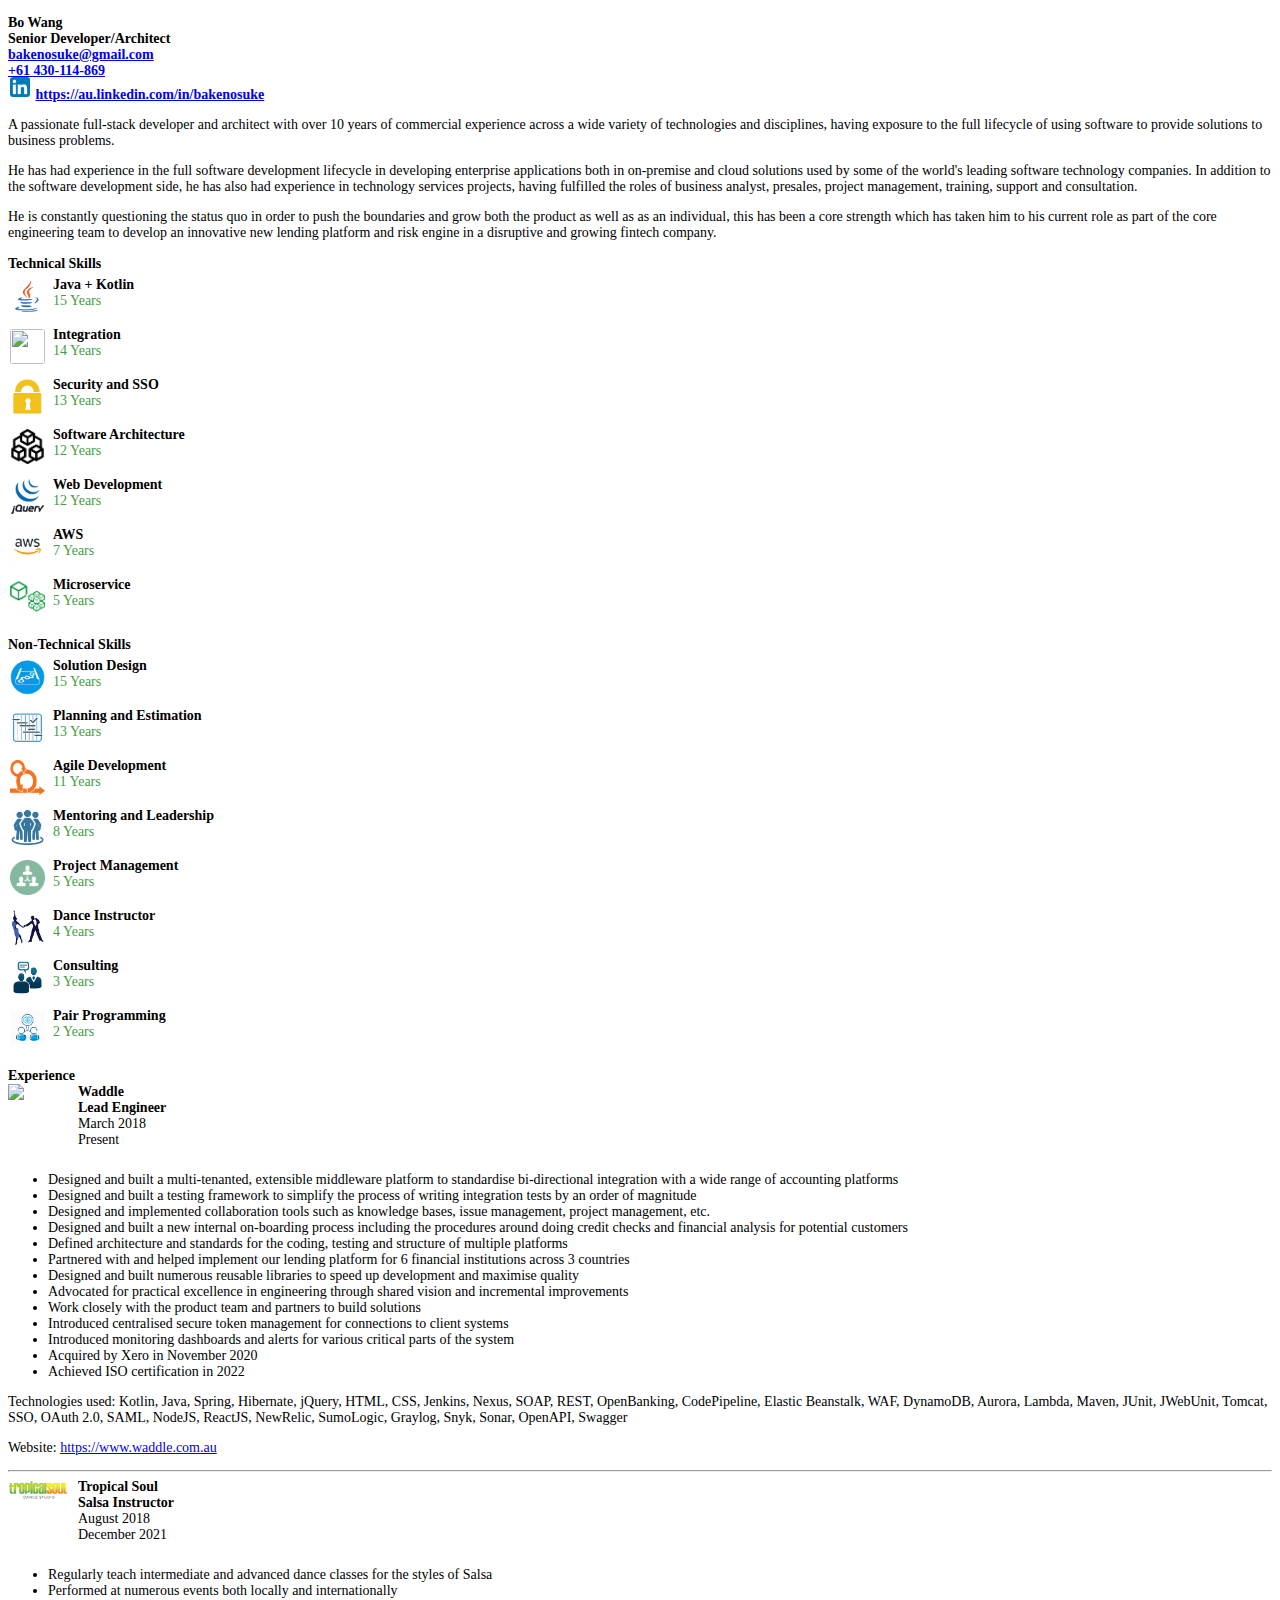
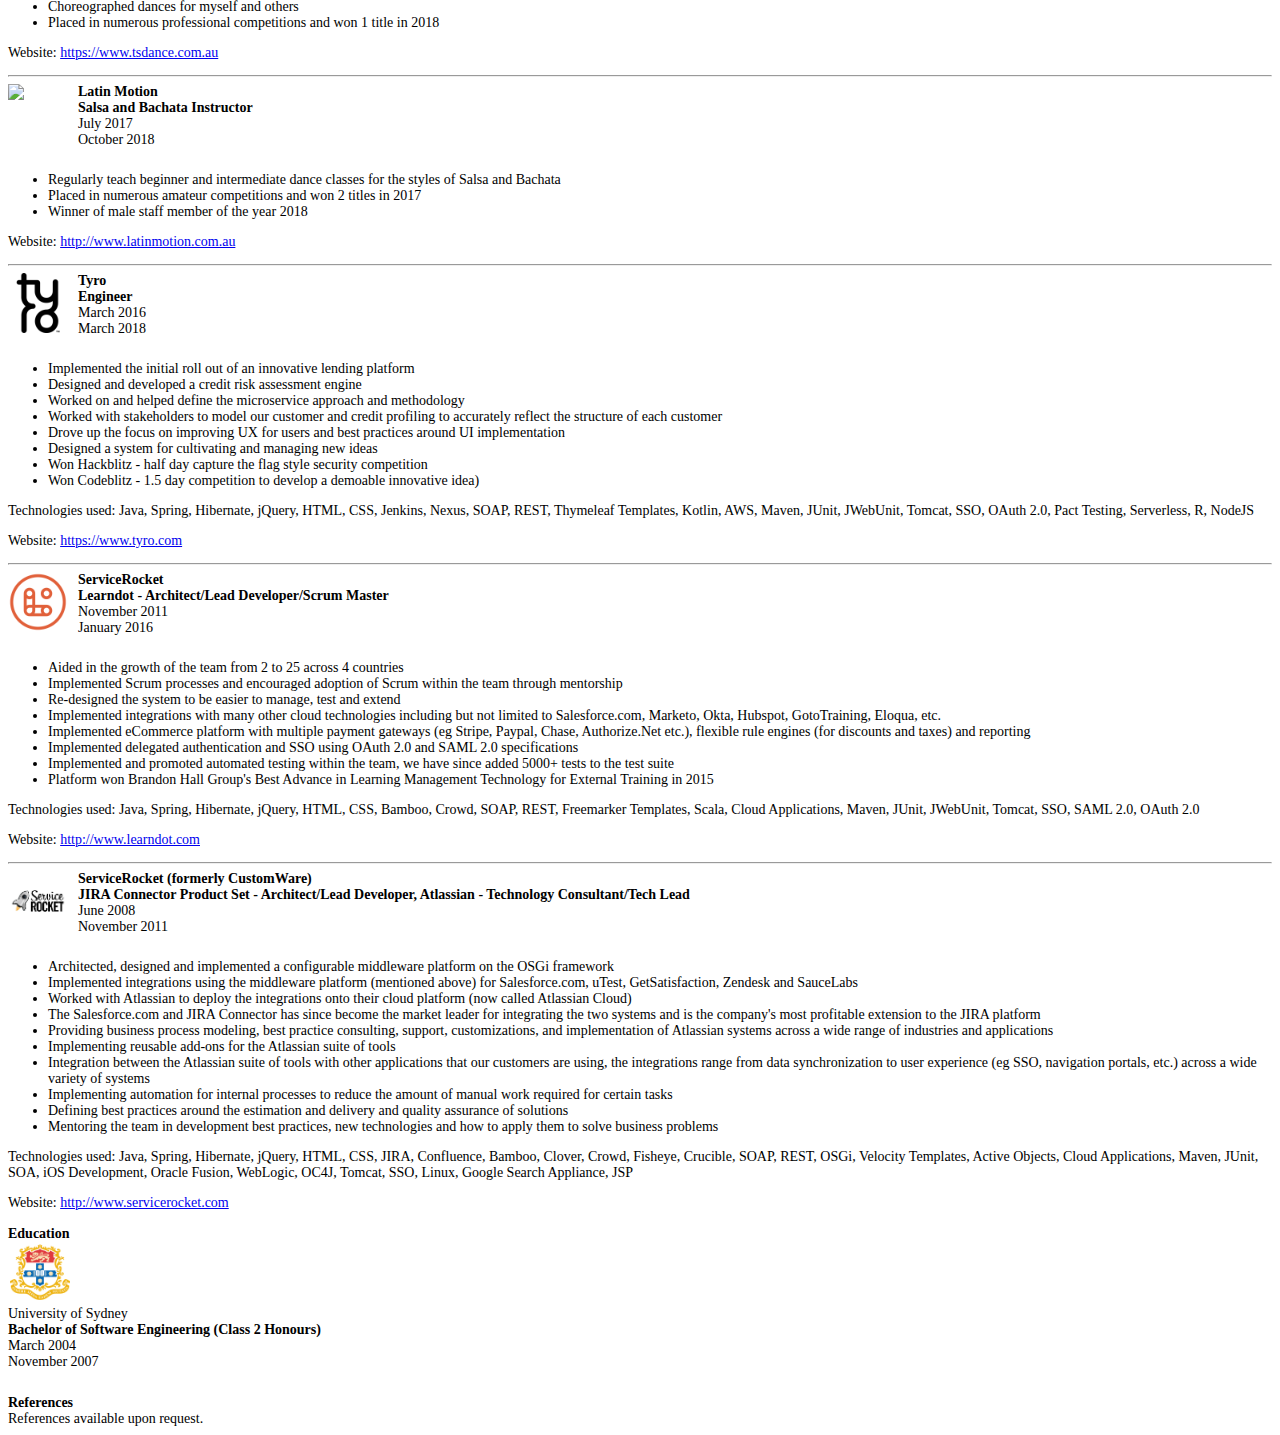
==== commit c9f82774: "Updated resume for 2023" ====
--- a/index.html
+++ b/index.html
@@ -5,18 +5,15 @@
     <meta http-equiv="X-UA-Compatible" content="IE=edge">
     <meta name="viewport" content="width=device-width, initial-scale=1">
 
-    <!-- The above 3 meta tags *must* come first in the head; any other head content must come *after* these tags -->
-
     <title>Bo Wang - Résumé</title>
-
+    <link rel="shortcut icon" href="images/icons/favicon.ico">
     <!-- Bootstrap -->
-    <link rel="stylesheet" media="all" href="https://maxcdn.bootstrapcdn.com/bootstrap/3.3.6/css/bootstrap.min.css"
-          crossorigin="anonymous">
-
+    <link href="https://cdn.jsdelivr.net/npm/bootstrap@5.2.3/dist/css/bootstrap.min.css" rel="stylesheet"
+          integrity="sha384-rbsA2VBKQhggwzxH7pPCaAqO46MgnOM80zW1RWuH61DGLwZJEdK2Kadq2F9CUG65" crossorigin="anonymous">
     <!-- Optional theme -->
     <link rel="stylesheet" media="all"
           href="https://maxcdn.bootstrapcdn.com/bootstrap/3.3.6/css/bootstrap-theme.min.css" crossorigin="anonymous">
-
+    <!-- Site specific styles -->
     <link rel="stylesheet" href="css/main.css">
 
     <!-- HTML5 shim and Respond.js for IE8 support of HTML5 elements and media queries -->
@@ -27,48 +24,59 @@
     <![endif]-->
 
     <script>
-      (function(i,s,o,g,r,a,m){i['GoogleAnalyticsObject']=r;i[r]=i[r]||function(){
-      (i[r].q=i[r].q||[]).push(arguments)},i[r].l=1*new Date();a=s.createElement(o),
-      m=s.getElementsByTagName(o)[0];a.async=1;a.src=g;m.parentNode.insertBefore(a,m)
-      })(window,document,'script','//www.google-analytics.com/analytics.js','ga');
-
-      ga('create', 'UA-71679963-1', 'auto');
-      ga('send', 'pageview');
+        (function (i, s, o, g, r, a, m) {
+            i['GoogleAnalyticsObject'] = r;
+            i[r] = i[r] || function () {
+                (i[r].q = i[r].q || []).push(arguments)
+            }, i[r].l = 1 * new Date();
+            a = s.createElement(o),
+                m = s.getElementsByTagName(o)[0];
+            a.async = 1;
+            a.src = g;
+            m.parentNode.insertBefore(a, m)
+        })(window, document, 'script', '//www.google-analytics.com/analytics.js', 'ga');
+
+        ga('create', 'UA-71679963-1', 'auto');
+        ga('send', 'pageview');
 
     </script>
 </head>
 <body class="container-fluid">
 <div id="header">
-    <div class="panel panel-default">
-        <div class="panel-heading">
-            <div id="contact" class="row">
+    <div class="card">
+        <div class="card-header">
+            <div class="row">
                 <div id="name" class="col-xs-12 col-md-6 text-center">
                     Bo Wang
                 </div>
-                <div class="col-xs-12 col-md-6 text-center">
+                <div id="jobtitle" class="col-xs-12 col-md-6 text-center">
                     Senior Developer/Architect
                 </div>
+            </div>
+            <div class="row">
                 <div id="email" class="col-xs-12 col-md-6 text-center">
                     <a href="mailto:bakenosuke@gmail.com">bakenosuke@gmail.com</a>
                 </div>
                 <div id="phone" class="col-xs-12 col-md-6 text-center">
                     <a href="tel:+61-430-114-869">+61 430-114-869</a>
                 </div>
+            </div>
+            <div class="row">
                 <div id="linkedin" class="col-xs-12 text-center">
-                    <a class="social" href="https://au.linkedin.com/in/bakenosuke">
-                        <img src="images/logos/linkedin.png"/> https://au.linkedin.com/in/bakenosuke
-                    </a>
+                    <a class="social" href="https://au.linkedin.com/in/bakenosuke"><img
+                            src="images/logos/linkedin.png"/></a>
+                    <a class="social"
+                       href="https://au.linkedin.com/in/bakenosuke">https://au.linkedin.com/in/bakenosuke</a>
                 </div>
             </div>
         </div>
-        <div class="panel-body">
+        <div class="card-body">
             <div id="profile">
                 <p>
-                    A passionate full-stack developer and architect with over 9 years of commercial experience across a
+                    A passionate full-stack developer and architect with over 10 years of commercial experience across a
                     wide variety of technologies and disciplines, having exposure to the full lifecycle of using
                     software to provide solutions to business problems.
                 </p>
-
                 <p>
                     He has had experience in the full software development lifecycle in developing enterprise
                     applications both in on-premise and cloud solutions used by some of the world's leading software
@@ -76,14 +84,12 @@
                     technology services projects, having fulfilled the roles of business analyst, presales, project
                     management, training, support and consultation.
                 </p>
-
                 <p>
                     He is constantly questioning the status quo in order to push the boundaries and grow both the
                     product as well as as an individual, this has been a core strength which has taken him to his
                     current role as part of the core engineering team to develop an innovative new lending platform and
                     risk engine in a disruptive and growing fintech company.
                 </p>
-
             </div>
         </div>
     </div>
@@ -97,32 +103,34 @@
     <!-- Skills Start -->
     <div id="skills" class="row">
         <!-- Skills - Technical Start -->
-        <div class="skills-section col-xs-12 col-md-6">
-            <div class="panel panel-default">
-                <div class="panel-heading">
-                    <h4 class="skill-section-title">Technical Skills</h4>
-                </div>
-                <div class="panel-body">
-
+        <div class="skills-section col-6 col-xs-12">
+            <div class="card">
+                <div class="card-header">
+                    Technical Skills
+                </div>
+                <div class="card-body">
                     <!-- Skills - Technical - Java Start-->
-                    <div class="skill media">
-                        <div class="skill-logo media-left media-top">
+                    <div class="skill">
+                        <div class="skill-logo">
                             <img style="" src="images/logos/java.png"/>
                         </div>
-                        <div class="skill-body media-body">
-                            <div class="skill-name pull-left">
-                                Java
-                            </div>
-                            <div class="skill-level text-right">
-                                9 Years
-                            </div>
-                            <div class="skill-level-bar">
-                                <div class="progress">
-                                    <div class="progress-bar progress-bar-success" role="progressbar"
-                                         aria-valuenow="100"
-                                         aria-valuemin="0"
-                                         aria-valuemax="100" style="width: 100%;">
-                                        <span class="sr-only">9 years</span>
+                        <div class="skill-body">
+                            <div class="row">
+                                <div class="col skill-name text-start">
+                                    Java + Kotlin
+                                </div>
+                                <div class="col skill-level text-end">
+                                    15 Years
+                                </div>
+                            </div>
+                            <div class="row">
+                                <div class="skill-level-bar">
+                                    <div class="progress">
+                                        <div class="progress-bar progress-bar-success" role="progressbar"
+                                             aria-valuenow="100" aria-valuemin="0" aria-valuemax="100"
+                                             style="width: 100%;">
+                                            <span class="sr-only"></span>
+                                        </div>
                                     </div>
                                 </div>
                             </div>
@@ -130,501 +138,636 @@
                     </div>
                     <!-- Skills - Technical - Java End -->
 
-                    <!-- Skills - Technical - jQuery Start-->
-                    <div class="skill media">
-                        <div class="skill-logo media-left media-top">
-                            <img src="images/logos/jquery.gif"/>
-                        </div>
-                        <div class="skill-body media-body">
-                            <div class="skill-name pull-left">
-                                HTML, CSS & JavaScript
-                            </div>
-                            <div class="skill-level text-right">
-                                9 Years
-                            </div>
-                            <div class="skill-level-bar">
-                                <div class="progress">
-                                    <div class="progress-bar progress-bar-success" role="progressbar"
-                                         aria-valuenow="100"
-                                         aria-valuemin="0"
-                                         aria-valuemax="100" style="width: 100%;">
-                                        <span class="sr-only">9 years</span>
-                                    </div>
-                                </div>
-                            </div>
-                        </div>
-                    </div>
-                    <!-- Skills - Technical - jQuery End -->
-
-                    <div class="skill media">
-                        <div class="skill-logo media-left media-top">
-                            <img src="images/icons/integration.png"/>
-                        </div>
-                        <div class="skill-body media-body">
-                            <div class="skill-name pull-left">
-                                Integration & SOA
-                            </div>
-                            <div class="skill-level text-right">
-                                8 Years
-                            </div>
-                            <div class="skill-level-bar">
-                                <div class="progress">
-                                    <div class="progress-bar progress-bar-success" role="progressbar"
-                                         aria-valuenow="85"
-                                         aria-valuemin="0"
-                                         aria-valuemax="100" style="width: 85%;">
-                                        <span class="sr-only">8 years</span>
-                                    </div>
-                                </div>
-                            </div>
-                        </div>
-                    </div>
-
-                    <div class="skill media">
-                        <div class="skill-logo media-left media-top">
-                            <img src="images/icons/security.png"/>
-                        </div>
-                        <div class="skill-body media-body">
-                            <div class="skill-name pull-left">
-                                Security & SSO
-                            </div>
-                            <div class="skill-level text-right">
-                                7 years
-                            </div>
-                            <div class="skill-level-bar">
-                                <div class="progress">
-                                    <div class="progress-bar progress-bar-success" role="progressbar"
-                                         aria-valuenow="71"
-                                         aria-valuemin="0"
-                                         aria-valuemax="100" style="width: 71%;">
-                                        <span class="sr-only">7 years</span>
-                                    </div>
-                                </div>
-                            </div>
-                        </div>
-                    </div>
-
-                    <div class="skill media">
-                        <div class="skill-logo media-left media-top">
-                            <img src="images/icons/architect.png"/>
-                        </div>
-                        <div class="skill-body media-body">
-                            <div class="skill-name pull-left">
-                                Software Architecture
-                            </div>
-                            <div class="skill-level text-right">
-                                6 years
-                            </div>
-                            <div class="skill-level-bar">
-                                <div class="progress">
-                                    <div class="progress-bar progress-bar-success" role="progressbar"
-                                         aria-valuenow="57"
-                                         aria-valuemin="0"
-                                         aria-valuemax="100" style="width: 57%;">
-                                        <span class="sr-only">6 years</span>
-                                    </div>
-                                </div>
-                            </div>
-                        </div>
-                    </div>
-
-                    <div class="skill media">
-                        <div class="skill-logo media-left media-top">
-                            <img src="images/icons/cloud.png"/>
-                        </div>
-                        <div class="skill-body media-body">
-                            <div class="skill-name pull-left">
-                                Cloud Technology
-                            </div>
-                            <div class="skill-level text-right">
-                                5 years
-                            </div>
-                            <div class="skill-level-bar">
-                                <div class="progress">
-                                    <div class="progress-bar progress-bar-success" role="progressbar"
-                                         aria-valuenow="42"
-                                         aria-valuemin="0"
-                                         aria-valuemax="100" style="width: 42%;">
-                                        <span class="sr-only">5 years</span>
-                                    </div>
-                                </div>
-                            </div>
-                        </div>
-                    </div>
-
-                    <div class="skill media">
-                        <div class="skill-logo media-left media-top">
-                            <img src="images/icons/ecommerce.png"/>
-                        </div>
-                        <div class="skill-body media-body">
-                            <div class="skill-name pull-left">
-                                E-Commerce
-                            </div>
-                            <div class="skill-level text-right">
-                                3 years
-                            </div>
-                            <div class="skill-level-bar">
-                                <div class="progress">
-                                    <div class="progress-bar progress-bar-success" role="progressbar"
-                                         aria-valuenow="35"
-                                         aria-valuemin="0"
-                                         aria-valuemax="100" style="width: 35%;">
-                                        <span class="sr-only">3 years</span>
-                                    </div>
-                                </div>
-                            </div>
-                        </div>
-                    </div>
-
-                    <div class="skill media">
-                        <div class="skill-logo media-left media-top">
-                            <img src="images/icons/microservice.png"/>
-                        </div>
-                        <div class="skill-body media-body">
-                            <div class="skill-name pull-left">
-                                Microservice Design
-                            </div>
-                            <div class="skill-level text-right">
-                                2 years
-                            </div>
-                            <div class="skill-level-bar">
-                                <div class="progress">
-                                    <div class="progress-bar progress-bar-success" role="progressbar"
-                                         aria-valuenow="20"
-                                         aria-valuemin="0"
-                                         aria-valuemax="100" style="width: 20%;">
-                                        <span class="sr-only">2 years</span>
-                                    </div>
-                                </div>
-                            </div>
-                        </div>
-                    </div>
-
-                    <div class="skill media">
-                        <div class="skill-logo media-left media-top">
-                            <img src="images/icons/aws.jpg"/>
-                        </div>
-                        <div class="skill-body media-body">
-                            <div class="skill-name pull-left">
-                                AWS
-                            </div>
-                            <div class="skill-level text-right">
-                                1 year
-                            </div>
-                            <div class="skill-level-bar">
-                                <div class="progress">
-                                    <div class="progress-bar progress-bar-success" role="progressbar"
-                                         aria-valuenow="10"
-                                         aria-valuemin="0"
-                                         aria-valuemax="100" style="width: 10%;">
-                                        <span class="sr-only">1 year</span>
-                                    </div>
-                                </div>
-                            </div>
-                        </div>
-                    </div>
+                    <!-- Skills - Technical - Integration Start-->
+                    <div class="skill">
+                        <div class="skill-logo">
+                            <img style="" src="images/icons/integration.png"/>
+                        </div>
+                        <div class="skill-body">
+                            <div class="row">
+                                <div class="col skill-name text-start">
+                                    Integration
+                                </div>
+                                <div class="col skill-level text-end">
+                                    14 Years
+                                </div>
+                            </div>
+                            <div class="row">
+                                <div class="skill-level-bar">
+                                    <div class="progress">
+                                        <div class="progress-bar progress-bar-success" role="progressbar"
+                                             aria-valuenow="100" aria-valuemin="0" aria-valuemax="100"
+                                             style="width: 93.333%;">
+                                            <span class="sr-only"></span>
+                                        </div>
+                                    </div>
+                                </div>
+                            </div>
+                        </div>
+                    </div>
+                    <!-- Skills - Technical - Integration End -->
+
+                    <!-- Skills - Technical - Security Start-->
+                    <div class="skill">
+                        <div class="skill-logo">
+                            <img style="" src="images/icons/security.png"/>
+                        </div>
+                        <div class="skill-body">
+                            <div class="row">
+                                <div class="col skill-name text-start">
+                                    Security and SSO
+                                </div>
+                                <div class="col skill-level text-end">
+                                    13 Years
+                                </div>
+                            </div>
+                            <div class="row">
+                                <div class="skill-level-bar">
+                                    <div class="progress">
+                                        <div class="progress-bar progress-bar-success" role="progressbar"
+                                             aria-valuenow="100" aria-valuemin="0" aria-valuemax="100"
+                                             style="width: 86.666%;">
+                                            <span class="sr-only"></span>
+                                        </div>
+                                    </div>
+                                </div>
+                            </div>
+                        </div>
+                    </div>
+                    <!-- Skills - Technical - Security End -->
+
+                    <!-- Skills - Technical - Architecture Start-->
+                    <div class="skill">
+                        <div class="skill-logo">
+                            <img style="" src="images/icons/architect.png"/>
+                        </div>
+                        <div class="skill-body">
+                            <div class="row">
+                                <div class="col skill-name text-start">
+                                    Software Architecture
+                                </div>
+                                <div class="col skill-level text-end">
+                                    12 Years
+                                </div>
+                            </div>
+                            <div class="row">
+                                <div class="skill-level-bar">
+                                    <div class="progress">
+                                        <div class="progress-bar progress-bar-success" role="progressbar"
+                                             aria-valuenow="100" aria-valuemin="0" aria-valuemax="100"
+                                             style="width: 80%;">
+                                            <span class="sr-only"></span>
+                                        </div>
+                                    </div>
+                                </div>
+                            </div>
+                        </div>
+                    </div>
+                    <!-- Skills - Technical - Architecture End -->
+
+                    <!-- Skills - Technical - Web Start-->
+                    <div class="skill">
+                        <div class="skill-logo">
+                            <img style="" src="images/logos/jquery.gif"/>
+                        </div>
+                        <div class="skill-body">
+                            <div class="row">
+                                <div class="col skill-name text-start">
+                                    Web Development
+                                </div>
+                                <div class="col skill-level text-end">
+                                    12 Years
+                                </div>
+                            </div>
+                            <div class="row">
+                                <div class="skill-level-bar">
+                                    <div class="progress">
+                                        <div class="progress-bar progress-bar-success" role="progressbar"
+                                             aria-valuenow="100" aria-valuemin="0" aria-valuemax="100"
+                                             style="width: 80%;">
+                                            <span class="sr-only"></span>
+                                        </div>
+                                    </div>
+                                </div>
+                            </div>
+                        </div>
+                    </div>
+                    <!-- Skills - Technical - Web End -->
+
+                    <!-- Skills - Technical - AWS Start-->
+                    <div class="skill">
+                        <div class="skill-logo">
+                            <img style="" src="images/icons/aws.jpg"/>
+                        </div>
+                        <div class="skill-body">
+                            <div class="row">
+                                <div class="col skill-name text-start">
+                                    AWS
+                                </div>
+                                <div class="col skill-level text-end">
+                                    7 Years
+                                </div>
+                            </div>
+                            <div class="row">
+                                <div class="skill-level-bar">
+                                    <div class="progress">
+                                        <div class="progress-bar progress-bar-success" role="progressbar"
+                                             aria-valuenow="100" aria-valuemin="0" aria-valuemax="100"
+                                             style="width: 46.666%;">
+                                            <span class="sr-only"></span>
+                                        </div>
+                                    </div>
+                                </div>
+                            </div>
+                        </div>
+                    </div>
+                    <!-- Skills - Technical - AWS End -->
+
+                    <!-- Skills - Technical - Microservice Start-->
+                    <div class="skill">
+                        <div class="skill-logo">
+                            <img style="" src="images/icons/microservice.png"/>
+                        </div>
+                        <div class="skill-body">
+                            <div class="row">
+                                <div class="col skill-name text-start">
+                                    Microservice
+                                </div>
+                                <div class="col skill-level text-end">
+                                    5 Years
+                                </div>
+                            </div>
+                            <div class="row">
+                                <div class="skill-level-bar">
+                                    <div class="progress">
+                                        <div class="progress-bar progress-bar-success" role="progressbar"
+                                             aria-valuenow="100" aria-valuemin="0" aria-valuemax="100"
+                                             style="width: 33.333%;">
+                                            <span class="sr-only"></span>
+                                        </div>
+                                    </div>
+                                </div>
+                            </div>
+                        </div>
+                    </div>
+                    <!-- Skills - Technical - Microservice End -->
                 </div>
             </div>
         </div>
         <!-- Skills - Technical End -->
 
         <!-- Skills - Personal Start -->
-        <div class="skills-section col-xs-12 col-md-6">
-            <div class="panel panel-default">
-                <div class="panel-heading">
-                    <h4 class="skill-section-title">Non-Technical Skills</h4>
-                </div>
-                <div class="panel-body">
-
-                    <div class="skill media">
-                        <div class="skill-logo media-left media-top">
-                            <img src="images/icons/design.png"/>
-                        </div>
-                        <div class="skill-body media-body">
-                            <div class="skill-name pull-left">
-                                Solution Design
-                            </div>
-                            <div class="skill-level text-right">
-                                9 Years
-                            </div>
-                            <div class="skill-level-bar">
-                                <div class="progress">
-                                    <div class="progress-bar progress-bar-success" role="progressbar"
-                                         aria-valuenow="100"
-                                         aria-valuemin="0"
-                                         aria-valuemax="100" style="width: 100%;">
-                                        <span class="sr-only">9 years</span>
-                                    </div>
-                                </div>
-                            </div>
-                        </div>
-                    </div>
-
-                    <div class="skill media">
-                        <div class="skill-logo media-left media-top">
+        <div class="skills-section col-6 col-xs-12">
+            <div class="card">
+                <div class="card-header">
+                    Non-Technical Skills
+                </div>
+                <div class="card-body">
+                    <!-- Skills - Personal - Solution Design Start-->
+                    <div class="skill">
+                        <div class="skill-logo">
+                            <img style="" src="images/icons/design.png"/>
+                        </div>
+                        <div class="skill-body">
+                            <div class="row">
+                                <div class="col skill-name text-start">
+                                    Solution Design
+                                </div>
+                                <div class="col skill-level text-end">
+                                    15 Years
+                                </div>
+                            </div>
+                            <div class="row">
+                                <div class="skill-level-bar">
+                                    <div class="progress">
+                                        <div class="progress-bar progress-bar-success" role="progressbar"
+                                             aria-valuenow="100" aria-valuemin="0" aria-valuemax="100"
+                                             style="width: 100%;">
+                                            <span class="sr-only"></span>
+                                        </div>
+                                    </div>
+                                </div>
+                            </div>
+                        </div>
+                    </div>
+                    <!-- Skills - Personal - Solution Design End -->
+
+                    <!-- Skills - Personal - Planning and Estimation Start-->
+                    <div class="skill">
+                        <div class="skill-logo">
                             <img src="images/icons/planning.png"/>
                         </div>
-                        <div class="skill-body media-body">
-                            <div class="skill-name pull-left">
-                                Planning and Estimation
-                            </div>
-                            <div class="skill-level text-right">
-                                7 Years
-                            </div>
-                            <div class="skill-level-bar">
-                                <div class="progress">
-                                    <div class="progress-bar progress-bar-success" role="progressbar"
-                                         aria-valuenow="85"
-                                         aria-valuemin="0"
-                                         aria-valuemax="100" style="width: 85%;">
-                                        <span class="sr-only">7 years</span>
-                                    </div>
-                                </div>
-                            </div>
-                        </div>
-                    </div>
-
-                    <div class="skill media">
-                        <div class="skill-logo media-left media-top">
+                        <div class="skill-body">
+                            <div class="row">
+                                <div class="col skill-name text-start">
+                                    Planning and Estimation
+                                </div>
+                                <div class="col skill-level text-end">
+                                    13 Years
+                                </div>
+                            </div>
+                            <div class="row">
+                                <div class="skill-level-bar">
+                                    <div class="progress">
+                                        <div class="progress-bar progress-bar-success" role="progressbar"
+                                             aria-valuenow="100" aria-valuemin="0" aria-valuemax="100"
+                                             style="width: 86.666%;">
+                                            <span class="sr-only"></span>
+                                        </div>
+                                    </div>
+                                </div>
+                            </div>
+                        </div>
+                    </div>
+                    <!-- Skills - Personal - Planning and Estimation End -->
+
+                    <!-- Skills - Personal - Agile Start-->
+                    <div class="skill">
+                        <div class="skill-logo">
+                            <img src="images/icons/scrum.png"/>
+                        </div>
+                        <div class="skill-body">
+                            <div class="row">
+                                <div class="col skill-name text-start">
+                                    Agile Development
+                                </div>
+                                <div class="col skill-level text-end">
+                                    11 Years
+                                </div>
+                            </div>
+                            <div class="row">
+                                <div class="skill-level-bar">
+                                    <div class="progress">
+                                        <div class="progress-bar progress-bar-success" role="progressbar"
+                                             aria-valuenow="100" aria-valuemin="0" aria-valuemax="100"
+                                             style="width: 73.333%;">
+                                            <span class="sr-only"></span>
+                                        </div>
+                                    </div>
+                                </div>
+                            </div>
+                        </div>
+                    </div>
+                    <!-- Skills - Personal - Agile End -->
+
+                    <!-- Skills - Personal - Leadership Start-->
+                    <div class="skill">
+                        <div class="skill-logo">
                             <img src="images/icons/leadership.png"/>
                         </div>
-                        <div class="skill-body media-body">
-                            <div class="skill-name pull-left">
-                                Mentoring & Leadership
-                            </div>
-                            <div class="skill-level text-right">
-                                5 Years
-                            </div>
-                            <div class="skill-level-bar">
-                                <div class="progress">
-                                    <div class="progress-bar progress-bar-success" role="progressbar"
-                                         aria-valuenow="60"
-                                         aria-valuemin="0"
-                                         aria-valuemax="100" style="width: 60%;">
-                                        <span class="sr-only">5 years</span>
-                                    </div>
-                                </div>
-                            </div>
-                        </div>
-                    </div>
-
-                    <div class="skill media">
-                        <div class="skill-logo media-left media-top">
-                            <img src="images/icons/scrum.png"/>
-                        </div>
-                        <div class="skill-body media-body">
-                            <div class="skill-name pull-left">
-                                Agile Development
-                            </div>
-                            <div class="skill-level text-right">
-                                5 Years
-                            </div>
-                            <div class="skill-level-bar">
-                                <div class="progress">
-                                    <div class="progress-bar progress-bar-success" role="progressbar"
-                                         aria-valuenow="60"
-                                         aria-valuemin="0"
-                                         aria-valuemax="100" style="width: 60%;">
-                                        <span class="sr-only">2 years</span>
-                                    </div>
-                                </div>
-                            </div>
-                        </div>
-                    </div>
-
-                    <div class="skill media">
-                        <div class="skill-logo media-left media-top">
+                        <div class="skill-body">
+                            <div class="row">
+                                <div class="col skill-name text-start">
+                                    Mentoring and Leadership
+                                </div>
+                                <div class="col skill-level text-end">
+                                    8 Years
+                                </div>
+                            </div>
+                            <div class="row">
+                                <div class="skill-level-bar">
+                                    <div class="progress">
+                                        <div class="progress-bar progress-bar-success" role="progressbar"
+                                             aria-valuenow="100" aria-valuemin="0" aria-valuemax="100"
+                                             style="width: 53.333%;">
+                                            <span class="sr-only"></span>
+                                        </div>
+                                    </div>
+                                </div>
+                            </div>
+                        </div>
+                    </div>
+                    <!-- Skills - Personal - Leadership End -->
+
+                    <!-- Skills - Personal - Project Management Start-->
+                    <div class="skill">
+                        <div class="skill-logo">
+                            <img src="images/icons/management.png"/>
+                        </div>
+                        <div class="skill-body">
+                            <div class="row">
+                                <div class="col skill-name text-start">
+                                    Project Management
+                                </div>
+                                <div class="col skill-level text-end">
+                                    5 Years
+                                </div>
+                            </div>
+                            <div class="row">
+                                <div class="skill-level-bar">
+                                    <div class="progress">
+                                        <div class="progress-bar progress-bar-success" role="progressbar"
+                                             aria-valuenow="100" aria-valuemin="0" aria-valuemax="100"
+                                             style="width: 33.333%;">
+                                            <span class="sr-only"></span>
+                                        </div>
+                                    </div>
+                                </div>
+                            </div>
+                        </div>
+                    </div>
+                    <!-- Skills - Personal - Project Management End -->
+
+                    <!-- Skills - Personal - Dance Instructor Start-->
+                    <div class="skill">
+                        <div class="skill-logo">
+                            <img src="images/icons/dance.png"/>
+                        </div>
+                        <div class="skill-body">
+                            <div class="row">
+                                <div class="col skill-name text-start">
+                                    Dance Instructor
+                                </div>
+                                <div class="col skill-level text-end">
+                                    4 Years
+                                </div>
+                            </div>
+                            <div class="row">
+                                <div class="skill-level-bar">
+                                    <div class="progress">
+                                        <div class="progress-bar progress-bar-success" role="progressbar"
+                                             aria-valuenow="100" aria-valuemin="0" aria-valuemax="100"
+                                             style="width: 26.666%;">
+                                            <span class="sr-only"></span>
+                                        </div>
+                                    </div>
+                                </div>
+                            </div>
+                        </div>
+                    </div>
+                    <!-- Skills - Personal - Dance Instructor End -->
+
+                    <!-- Skills - Personal - Consulting Start-->
+                    <div class="skill">
+                        <div class="skill-logo">
                             <img src="images/icons/consulting.png"/>
                         </div>
-                        <div class="skill-body media-body">
-                            <div class="skill-name pull-left">
-                                Consulting
-                            </div>
-                            <div class="skill-level text-right">
-                                3 Years
-                            </div>
-                            <div class="skill-level-bar">
-                                <div class="progress">
-                                    <div class="progress-bar progress-bar-success" role="progressbar"
-                                         aria-valuenow="42"
-                                         aria-valuemin="0"
-                                         aria-valuemax="100" style="width: 42%;">
-                                        <span class="sr-only">3 years</span>
-                                    </div>
-                                </div>
-                            </div>
-                        </div>
-                    </div>
-
-                    <div class="skill media">
-                        <div class="skill-logo media-left media-top">
+                        <div class="skill-body">
+                            <div class="row">
+                                <div class="col skill-name text-start">
+                                    Consulting
+                                </div>
+                                <div class="col skill-level text-end">
+                                    3 Years
+                                </div>
+                            </div>
+                            <div class="row">
+                                <div class="skill-level-bar">
+                                    <div class="progress">
+                                        <div class="progress-bar progress-bar-success" role="progressbar"
+                                             aria-valuenow="100" aria-valuemin="0" aria-valuemax="100"
+                                             style="width: 20%;">
+                                            <span class="sr-only"></span>
+                                        </div>
+                                    </div>
+                                </div>
+                            </div>
+                        </div>
+                    </div>
+                    <!-- Skills - Personal - Consulting End -->
+
+                    <!-- Skills - Personal - Pair Programming Start-->
+                    <div class="skill">
+                        <div class="skill-logo">
                             <img src="images/icons/pair.png"/>
                         </div>
-                        <div class="skill-body media-body">
-                            <div class="skill-name pull-left">
-                                Pair Programming
-                            </div>
-                            <div class="skill-level text-right">
-                                2 Years
-                            </div>
-                            <div class="skill-level-bar">
-                                <div class="progress">
-                                    <div class="progress-bar progress-bar-success" role="progressbar"
-                                         aria-valuenow="25"
-                                         aria-valuemin="0"
-                                         aria-valuemax="100" style="width: 25%;">
-                                        <span class="sr-only">2 years</span>
-                                    </div>
-                                </div>
-                            </div>
-                        </div>
-                    </div>
-
-                    <div class="skill media">
-                        <div class="skill-logo media-left media-top">
-                            <img src="images/icons/management.png"/>
-                        </div>
-                        <div class="skill-body media-body">
-                            <div class="skill-name pull-left">
-                                Project Management
-                            </div>
-                            <div class="skill-level text-right">
-                                1.5 Years
-                            </div>
-                            <div class="skill-level-bar">
-                                <div class="progress">
-                                    <div class="progress-bar progress-bar-success" role="progressbar"
-                                         aria-valuenow="21"
-                                         aria-valuemin="0"
-                                         aria-valuemax="100" style="width: 21%;">
-                                        <span class="sr-only">1.5 years</span>
-                                    </div>
-                                </div>
-                            </div>
-                        </div>
-                    </div>
-
-                    <div class="skill media">
-                        <div class="skill-logo media-left media-top">
-                            <img src="images/icons/dance.png"/>
-                        </div>
-                        <div class="skill-body media-body">
-                            <div class="skill-name pull-left">
-                                Dance Instructor
-                            </div>
-                            <div class="skill-level text-right">
-                                1 Year
-                            </div>
-                            <div class="skill-level-bar">
-                                <div class="progress">
-                                    <div class="progress-bar progress-bar-success" role="progressbar"
-                                         aria-valuenow="12"
-                                         aria-valuemin="0"
-                                         aria-valuemax="100" style="width: 12%;">
-                                        <span class="sr-only">1 years</span>
-                                    </div>
-                                </div>
-                            </div>
-                        </div>
-                    </div>
+                        <div class="skill-body">
+                            <div class="row">
+                                <div class="col skill-name text-start">
+                                    Pair Programming
+                                </div>
+                                <div class="col skill-level text-end">
+                                    2 Years
+                                </div>
+                            </div>
+                            <div class="row">
+                                <div class="skill-level-bar">
+                                    <div class="progress">
+                                        <div class="progress-bar progress-bar-success" role="progressbar"
+                                             aria-valuenow="100" aria-valuemin="0" aria-valuemax="100"
+                                             style="width: 13.333%;">
+                                            <span class="sr-only"></span>
+                                        </div>
+                                    </div>
+                                </div>
+                            </div>
+                        </div>
+                    </div>
+                    <!-- Skills - Personal - Pair Programming End -->
                 </div>
             </div>
         </div>
         <!-- Skills - Personal End -->
-
     </div>
     <!-- Skills End -->
 
-    <!-- Certifications - Start -->
-    <div id="certifications" class="panel panel-default">
-        <div class="panel-heading">
-            <h4>Certifications</h4>
+    <!-- Experiences - Start -->
+    <div class="card">
+        <div class="card-header">
+            Experience
         </div>
-        <div class="panel-body">
-            <div class="row">
-                <div class="certification col-xs-12 media">
-                    <div class="certification-logo media-left media-top">
-                        <img src="images/logos/java.png"/>
-                    </div>
-                    <div class="certification-body media-body">
-                        <div class="certification-title">Sun Certified Java Programmer, SE 6</div>
-
-                        <div class="certification-start pull-left">
-                            March 2010
-                        </div>
-                        <div class="certification-end text-right">
+        <div class="card-body">
+            <!-- Experience - Waddle - Start -->
+            <div class="experience">
+                <div class="experience-logo">
+                    <img src="images/logos/waddle.png"/>
+                </div>
+                <div class="experience-body">
+                    <div class="row">
+                        <div class="col-12 experience-company text-start">
+                            Waddle
+                        </div>
+                        <div class="col-12 experience-title text-start">
+                            Lead Engineer
+                        </div>
+                        <div class="col-6 experience-start text-start">
+                            March 2018
+                        </div>
+                        <div class="col-6 experience-end text-end">
                             Present
                         </div>
-                        <div class="certification-level-bar">
-                            <div class="progress">
-                                <div class="progress-bar progress-bar-info" role="progressbar" aria-valuenow="100"
-                                     aria-valuemin="0"
-                                     aria-valuemax="100" style="width: 100%;">
-                                    <span class="sr-only">March 2010 to Present</span>
-                                </div>
-                            </div>
-                        </div>
-                    </div>
-                </div>
-
-                <div class="certification col-xs-12 media">
-                    <div class="certification-logo media-left media-top">
-                        <img src="images/logos/mcts.png"/>
-                    </div>
-                    <div class="certification-body media-body">
-                        <div class="certification-title">MCTS: Microsoft Office SharePoint Server 2007, Configuration
-                        </div>
-
-                        <div class="certification-start pull-left">
-                            August 2008
-                        </div>
-                        <div class="certification-end text-right">
-                            Present
-                        </div>
-                        <div class="certification-level-bar">
-                            <div class="progress">
-                                <div class="progress-bar progress-bar-info" role="progressbar" aria-valuenow="100"
-                                     aria-valuemin="0"
-                                     aria-valuemax="100" style="width: 100%;">
-                                    <span class="sr-only">August 2008 to Present</span>
-                                </div>
-                            </div>
-                        </div>
-                    </div>
-                </div>
-            </div>
-        </div>
-    </div>
-    <!-- Certifications - End -->
-
-    <!-- Experiences - Start -->
-    <div id="experiences" class="panel panel-default">
-        <div class="panel-heading">
-            <h4>Experience</h4>
-        </div>
-        <div class="panel-body">
-            <div class="row">
-                <div class="experience col-xs-12 media">
-                    <div class="experience-logo media-left media-top">
-                        <img src="images/logos/tyro.png"/>
-                    </div>
-                    <div class="experience-body media-body">
-                        <div class="experience-title">
-                            Tyro<br/>
-                            Engineer
-                        </div>
-                        <div class="experience-start pull-left">
-                            March 2016
-                        </div>
-                        <div class="experience-end text-right">
-                            Present
-                        </div>
+                    </div>
+                    <div class="row">
                         <div class="experience-level-bar">
                             <div class="progress">
                                 <div class="progress-bar progress-bar-info" role="progressbar" aria-valuenow="100"
-                                     aria-valuemin="0"
-                                     aria-valuemax="100" style="width: 100%;">
-                                    <span class="sr-only">March 2016 to Present</span>
+                                     aria-valuemin="0" aria-valuemax="100" style="width: 100%;">
+                                    <span class="sr-only"></span>
+                                </div>
+                            </div>
+                        </div>
+                    </div>
+                </div>
+                <div class="experience-summary col-xs-12">
+                    <ul>
+                        <li>Designed and built a multi-tenanted, extensible middleware platform to standardise
+                            bi-directional integration with a wide range of accounting platforms
+                        </li>
+                        <li>
+                            Designed and built a testing framework to simplify the process of writing integration tests
+                            by an order of magnitude
+                        </li>
+                        <li>
+                            Designed and implemented collaboration tools such as knowledge bases, issue management,
+                            project management, etc.
+                        </li>
+                        <li>
+                            Designed and built a new internal on-boarding process including the procedures around doing
+                            credit checks and financial analysis for potential customers
+                        </li>
+                        <li>Defined architecture and standards for the coding, testing and structure of multiple
+                            platforms
+                        </li>
+                        <li>Partnered with and helped implement our lending platform for 6 financial institutions across
+                            3 countries
+                        </li>
+                        <li>Designed and built numerous reusable libraries to speed up development and maximise quality
+                        </li>
+                        <li>Advocated for practical excellence in engineering through shared vision and incremental
+                            improvements
+                        </li>
+                        <li>Work closely with the product team and partners to build solutions</li>
+                        <li>Introduced centralised secure token management for connections to client systems</li>
+                        <li>Introduced monitoring dashboards and alerts for various critical parts of the system</li>
+                        <li>Acquired by Xero in November 2020</li>
+                        <li>Achieved ISO certification in 2022</li>
+                    </ul>
+                    <p>
+                        Technologies used: Kotlin, Java, Spring, Hibernate, jQuery, HTML, CSS, Jenkins, Nexus, SOAP,
+                        REST, OpenBanking, CodePipeline, Elastic Beanstalk, WAF, DynamoDB, Aurora, Lambda, Maven, JUnit,
+                        JWebUnit, Tomcat, SSO, OAuth 2.0, SAML, NodeJS, ReactJS, NewRelic, SumoLogic, Graylog, Snyk,
+                        Sonar, OpenAPI, Swagger
+                    </p>
+                    <p>
+                        Website: <a href="https://www.waddle.com.au">https://www.waddle.com.au</a>
+                    </p>
+                </div>
+            </div>
+            <!-- Experience - Waddle - End -->
+
+            <hr/>
+
+            <!-- Experience - Tropical Soul - Start -->
+            <div class="experience">
+                <div class="experience-logo">
+                    <img src="images/logos/tropicalsoul.png"/>
+                </div>
+                <div class="experience-body">
+                    <div class="row">
+                        <div class="col-12 experience-company text-start">
+                            Tropical Soul
+                        </div>
+                        <div class="col-12 experience-title text-start">
+                            Salsa Instructor
+                        </div>
+                        <div class="col-6 experience-start text-start">
+                            August 2018
+                        </div>
+                        <div class="col-6 experience-end text-end">
+                            December 2021
+                        </div>
+                    </div>
+                    <div class="row">
+                        <div class="experience-level-bar">
+                            <div class="progress">
+                                <div class="progress-bar progress-bar-info" role="progressbar" aria-valuenow="100"
+                                     aria-valuemin="0" aria-valuemax="100" style="width: 100%;">
+                                    <span class="sr-only"></span>
+                                </div>
+                            </div>
+                        </div>
+                    </div>
+                </div>
+                <div class="experience-summary col-xs-12">
+                    <ul>
+                        <li>Regularly teach intermediate and advanced dance classes for the styles of Salsa</li>
+                        <li>Performed at numerous events both locally and internationally</li>
+                        <li>Choreographed dances for myself and others</li>
+                        <li>Placed in numerous professional competitions and won 1 title in 2018</li>
+                    </ul>
+                    <p>
+                        Website: <a href="https://www.tsdance.com.au">https://www.tsdance.com.au</a>
+                    </p>
+                </div>
+            </div>
+            <!-- Experience - Tropical Soul - End -->
+
+            <hr/>
+
+            <!-- Experience - Latin Motion - Start -->
+            <div class="experience">
+                <div class="experience-logo">
+                    <img src="images/logos/latin_motion.jpeg"/>
+                </div>
+                <div class="experience-body">
+                    <div class="row">
+                        <div class="col-12 experience-company text-start">
+                            Latin Motion
+                        </div>
+                        <div class="col-12 experience-title text-start">
+                            Salsa and Bachata Instructor
+                        </div>
+                        <div class="col-6 experience-start text-start">
+                            July 2017
+                        </div>
+                        <div class="col-6 experience-end text-end">
+                            October 2018
+                        </div>
+                    </div>
+                    <div class="row">
+                        <div class="experience-level-bar">
+                            <div class="progress">
+                                <div class="progress-bar progress-bar-info" role="progressbar" aria-valuenow="100"
+                                     aria-valuemin="0" aria-valuemax="100" style="width: 100%;">
+                                    <span class="sr-only"></span>
+                                </div>
+                            </div>
+                        </div>
+                    </div>
+                </div>
+                <div class="experience-summary col-xs-12">
+                    <ul>
+                        <li>Regularly teach beginner and intermediate dance classes for the styles of Salsa and
+                            Bachata
+                        </li>
+                        <li>Placed in numerous amateur competitions and won 2 titles in 2017</li>
+                        <li>Winner of male staff member of the year 2018</li>
+                    </ul>
+                    <p>
+                        Website: <a href="http://www.latinmotion.com.au">http://www.latinmotion.com.au</a>
+                    </p>
+                </div>
+            </div>
+            <!-- Experience - Latin Motion - End -->
+
+            <hr/>
+
+            <!-- Experience - Tyro - Start -->
+            <div class="experience">
+                <div class="experience-logo">
+                    <img src="images/logos/tyro.png"/>
+                </div>
+                <div class="experience-body">
+                    <div class="row">
+                        <div class="col-12 experience-company text-start">
+                            Tyro
+                        </div>
+                        <div class="col-12 experience-title text-start">
+                            Engineer
+                        </div>
+                        <div class="col-6 experience-start text-start">
+                            March 2016
+                        </div>
+                        <div class="col-6 experience-end text-end">
+                            March 2018
+                        </div>
+                    </div>
+                    <div class="row">
+                        <div class="experience-level-bar">
+                            <div class="progress">
+                                <div class="progress-bar progress-bar-info" role="progressbar" aria-valuenow="100"
+                                     aria-valuemin="0" aria-valuemax="100" style="width: 100%;">
+                                    <span class="sr-only"></span>
                                 </div>
                             </div>
                         </div>
@@ -635,8 +778,11 @@
                         <li>Implemented the initial roll out of an innovative lending platform</li>
                         <li>Designed and developed a credit risk assessment engine</li>
                         <li>Worked on and helped define the microservice approach and methodology</li>
-                        <li>Worked with stakeholders to model our customer and credit profiling to accurately reflect the structure of each customer</li>
-                        <li>Drove up the focus on improving UX for users and best practices around UI implementation</li>
+                        <li>Worked with stakeholders to model our customer and credit profiling to accurately reflect
+                            the structure of each customer
+                        </li>
+                        <li>Drove up the focus on improving UX for users and best practices around UI implementation
+                        </li>
                         <li>Designed a system for cultivating and managing new ideas</li>
                         <li>Won Hackblitz - half day capture the flag style security competition</li>
                         <li>Won Codeblitz - 1.5 day competition to develop a demoable innovative idea)</li>
@@ -650,64 +796,37 @@
                         Website: <a href="https://www.tyro.com">https://www.tyro.com</a>
                     </p>
                 </div>
-
-                <div class="experience col-xs-12 media">
-                    <div class="experience-logo media-left media-top">
-                        <img src="images/logos/latin_motion.jpeg"/>
-                    </div>
-                    <div class="experience-body media-body">
-                        <div class="experience-title">
-                            Latin Motion<br/>
-                            Salsa and Bachata Instructor
-                        </div>
-                        <div class="experience-start pull-left">
-                            July 2017
-                        </div>
-                        <div class="experience-end text-right">
-                            Present
-                        </div>
+            </div>
+            <!-- Experience - Tyro - End -->
+
+            <hr/>
+
+            <!-- Experience - ServiceRocket - Learndot - Start -->
+            <div class="experience">
+                <div class="experience-logo">
+                    <img src="images/logos/learndot.png"/>
+                </div>
+                <div class="experience-body">
+                    <div class="row">
+                        <div class="col-12 experience-company text-start">
+                            ServiceRocket
+                        </div>
+                        <div class="col-12 experience-title text-start">
+                            Learndot - Architect/Lead Developer/Scrum Master
+                        </div>
+                        <div class="col-6 experience-start text-start">
+                            November 2011
+                        </div>
+                        <div class="col-6 experience-end text-end">
+                            January 2016
+                        </div>
+                    </div>
+                    <div class="row">
                         <div class="experience-level-bar">
                             <div class="progress">
                                 <div class="progress-bar progress-bar-info" role="progressbar" aria-valuenow="100"
-                                     aria-valuemin="0"
-                                     aria-valuemax="100" style="width: 100%;">
-                                    <span class="sr-only">July 2017 to Present</span>
-                                </div>
-                            </div>
-                        </div>
-                    </div>
-                </div>
-                <div class="experience-summary col-xs-12">
-                    <ul>
-                        <li>Regularly teach beginner and intermediate dance classes for the styles of Salsa and Bachata</li>
-                    </ul>
-                    <p>
-                        Website: <a href="http://www.latinmotion.com.au">http://www.latinmotion.com.au</a>
-                    </p>
-                </div>
-
-                <div class="experience col-xs-12 media">
-                    <div class="experience-logo media-left media-top">
-                        <img src="images/logos/learndot.png"/>
-                    </div>
-                    <div class="experience-body media-body">
-                        <div class="experience-title">
-                            ServiceRocket<br/>
-                            Learndot - Architect/Lead Developer/Scrum Master
-                        </div>
-
-                        <div class="experience-start pull-left">
-                            November 2011
-                        </div>
-                        <div class="experience-end text-right">
-                            January 2016
-                        </div>
-                        <div class="experience-level-bar">
-                            <div class="progress">
-                                <div class="progress-bar progress-bar-info" role="progressbar" aria-valuenow="100"
-                                     aria-valuemin="0"
-                                     aria-valuemax="100" style="width: 100%;">
-                                    <span class="sr-only">November 2011 to January 2016</span>
+                                     aria-valuemin="0" aria-valuemax="100" style="width: 100%;">
+                                    <span class="sr-only"></span>
                                 </div>
                             </div>
                         </div>
@@ -744,29 +863,38 @@
                         Website: <a href="http://www.learndot.com">http://www.learndot.com</a>
                     </p>
                 </div>
-
-                <div class="experience col-xs-12 media">
-                    <div class="experience-logo media-left media-top">
-                        <img src="images/logos/connectedbycustomware.png"/>
-                    </div>
-                    <div class="experience-body media-body">
-                        <div class="experience-title">
-                            CustomWare (now ServiceRocket)<br/>
-                            JIRA Connector Product Set - Architect/Lead Developer
-                        </div>
-
-                        <div class="experience-start pull-left">
-                            November 2010
-                        </div>
-                        <div class="experience-end text-right">
+            </div>
+            <!-- Experience - ServiceRocket - Learndot - End -->
+
+            <hr/>
+
+            <!-- Experience - ServiceRocket - Start -->
+            <div class="experience">
+                <div class="experience-logo">
+                    <img src="images/logos/servicerocket.jpg"/>
+                </div>
+                <div class="experience-body">
+                    <div class="row">
+                        <div class="col-12 experience-company text-start">
+                            ServiceRocket (formerly CustomWare)
+                        </div>
+                        <div class="col-12 experience-title text-start">
+                            JIRA Connector Product Set - Architect/Lead Developer, Atlassian - Technology
+                            Consultant/Tech Lead
+                        </div>
+                        <div class="col-6 experience-start text-start">
+                            June 2008
+                        </div>
+                        <div class="col-6 experience-end text-end">
                             November 2011
                         </div>
+                    </div>
+                    <div class="row">
                         <div class="experience-level-bar">
                             <div class="progress">
                                 <div class="progress-bar progress-bar-info" role="progressbar" aria-valuenow="100"
-                                     aria-valuemin="0"
-                                     aria-valuemax="100" style="width: 100%;">
-                                    <span class="sr-only">November 2010 to November 2011</span>
+                                     aria-valuemin="0" aria-valuemax="100" style="width: 100%;">
+                                    <span class="sr-only"></span>
                                 </div>
                             </div>
                         </div>
@@ -786,53 +914,23 @@
                         <li>The Salesforce.com and JIRA Connector has since become the market leader for integrating the
                             two systems and is the company's most profitable extension to the JIRA platform
                         </li>
-                    </ul>
-                    <p>
-                        Technologies used: Java, Spring, Hibernate, jQuery, HTML, CSS, JIRA, Confluence, Bamboo, Clover,
-                        Crowd, SOAP, REST, OSGi, Velocity Templates, Active Objects, Cloud Applications, Maven, JUnit,
-                        JWebUnit, Tomcat
-                    </p>
-                    <p>
-                        Website: <a href="https://goo.gl/5f0zPd">https://goo.gl/5f0zPd</a>
-                    </p>
-                </div>
-
-
-                <div class="experience col-xs-12 media">
-                    <div class="experience-logo media-left media-top">
-                        <img src="images/logos/customware.png"/>
-                    </div>
-                    <div class="experience-body media-body">
-                        <div class="experience-title">
-                            CustomWare (now ServiceRocket)<br/>
-                            Atlassian - Technology Consultant/Tech Lead
-                        </div>
-
-                        <div class="experience-start pull-left">
-                            June 2008
-                        </div>
-                        <div class="experience-end text-right">
-                            November 2010
-                        </div>
-                        <div class="experience-level-bar">
-                            <div class="progress">
-                                <div class="progress-bar progress-bar-info" role="progressbar" aria-valuenow="100"
-                                     aria-valuemin="0"
-                                     aria-valuemax="100" style="width: 100%;">
-                                    <span class="sr-only">June 2008 to November 2010</span>
-                                </div>
-                            </div>
-                        </div>
-                    </div>
-                </div>
-                <div class="experience-summary col-xs-12">
-                    <ul>
-                        <li>Providing business process modeling, best practice consulting, support, customizations, and implementation of Atlassian systems across a wide range of industries and applications</li>
+                        <li>Providing business process modeling, best practice consulting, support, customizations, and
+                            implementation of Atlassian systems across a wide range of industries and applications
+                        </li>
                         <li>Implementing reusable add-ons for the Atlassian suite of tools</li>
-                        <li>Integration between the Atlassian suite of tools with other applications that our customers are using, the integrations range from data synchronization to user experience (eg SSO, navigation portals, etc.) across a wide variety of systems</li>
-                        <li>Implementing automation for internal processes to reduce the amount of manual work required for certain tasks</li>
-                        <li>Defining best practices around the estimation and delivery and quality assurance of solutions</li>
-                        <li>Mentoring the team in development best practices, new technologies and how to apply them to solve business problems</li>
+                        <li>Integration between the Atlassian suite of tools with other applications that our customers
+                            are using, the integrations range from data synchronization to user experience (eg SSO,
+                            navigation portals, etc.) across a wide variety of systems
+                        </li>
+                        <li>Implementing automation for internal processes to reduce the amount of manual work required
+                            for certain tasks
+                        </li>
+                        <li>Defining best practices around the estimation and delivery and quality assurance of
+                            solutions
+                        </li>
+                        <li>Mentoring the team in development best practices, new technologies and how to apply them to
+                            solve business problems
+                        </li>
                     </ul>
                     <p>
                         Technologies used: Java, Spring, Hibernate, jQuery, HTML, CSS, JIRA, Confluence, Bamboo, Clover,
@@ -845,39 +943,43 @@
                     </p>
                 </div>
             </div>
+            <!-- Experience - ServiceRocket - End -->
+
         </div>
     </div>
     <!-- Experiences - End -->
 
     <!-- Education - Start -->
-    <div id="education" class="panel panel-default">
-        <div class="panel-heading">
-            <h4>Education</h4>
-        </div>
-        <div class="panel-body">
-            <div class="row">
-                <div class="education col-xs-12 media">
-                    <div class="education-logo media-left media-top">
-                        <img src="images/logos/usyd.png"/>
-                    </div>
-                    <div class="education-body media-body">
-                        <div class="education-title">
-                            University of Sydney<br/>
+    <div id="education">
+        <div class="card">
+            <div class="card-header">
+                Education
+            </div>
+            <div class="card-body">
+                <div class="education-logo">
+                    <img src="images/logos/usyd.png"/>
+                </div>
+                <div class="education-body">
+                    <div class="row">
+                        <div class="col-12 education-company text-start">
+                            University of Sydney
+                        </div>
+                        <div class="col-12 education-title text-start">
                             Bachelor of Software Engineering (Class 2 Honours)
                         </div>
-
-                        <div class="education-start pull-left">
+                        <div class="col-6 education-start text-start">
                             March 2004
                         </div>
-                        <div class="education-end text-right">
+                        <div class="col-6 education-end text-end">
                             November 2007
                         </div>
+                    </div>
+                    <div class="row">
                         <div class="education-level-bar">
                             <div class="progress">
                                 <div class="progress-bar progress-bar-info" role="progressbar" aria-valuenow="100"
-                                     aria-valuemin="0"
-                                     aria-valuemax="100" style="width: 100%;">
-                                    <span class="sr-only">March 2004 to November 2007</span>
+                                     aria-valuemin="0" aria-valuemax="100" style="width: 100%;">
+                                    <span class="sr-only"></span>
                                 </div>
                             </div>
                         </div>
@@ -889,12 +991,14 @@
     <!-- Education - End -->
 
     <!-- References - Start -->
-    <div id="references" class="panel panel-default">
-        <div class="panel-heading">
-            <h4>References</h4>
-        </div>
-        <div class="panel-body">
-            References available upon request.
+    <div id="references">
+        <div class="card">
+            <div class="card-header">
+                References
+            </div>
+            <div class="card-body">
+                References available upon request.
+            </div>
         </div>
     </div>
     <!-- References - End -->
@@ -913,10 +1017,14 @@
     </div>
 </div>
 
-<!-- jQuery (necessary for Bootstrap's JavaScript plugins) -->
-<script src="https://ajax.googleapis.com/ajax/libs/jquery/1.11.3/jquery.min.js"></script>
-<!-- Include all compiled plugins (below), or include individual files as needed -->
-<script src="https://maxcdn.bootstrapcdn.com/bootstrap/3.3.6/js/bootstrap.min.js" crossorigin="anonymous"></script>
+<!-- jQuery -->
+<script src="https://code.jquery.com/jquery-3.6.4.slim.min.js"
+        integrity="sha256-a2yjHM4jnF9f54xUQakjZGaqYs/V1CYvWpoqZzC2/Bw=" crossorigin="anonymous"></script>
+<!-- Bootstrap -->
+<script src="https://cdn.jsdelivr.net/npm/bootstrap@5.2.3/dist/js/bootstrap.bundle.min.js"
+        integrity="sha384-kenU1KFdBIe4zVF0s0G1M5b4hcpxyD9F7jL+jjXkk+Q2h455rYXK/7HAuoJl+0I4"
+        crossorigin="anonymous"></script>
+<script src="js/main.js"></script>
 </body>
 </html>
 
--- a/css/main.css
+++ b/css/main.css
@@ -1,6 +1,10 @@
 /* Layout */
 body {
-    max-width:900px;
+    font-size: 14px;
+}
+
+.visible-print-block {
+    display:none;
 }
 
 h1, h2, h3, h4, h5, h6 {
@@ -11,8 +15,15 @@
     margin:0;
 }
 
+.card {
+    margin-top: 15px;
+}
+
+.card-header {
+    font-weight: bold;
+}
+
 /* Header */
-
 
 /* Logo */
 .skill-logo img, .education-logo img, .social img {
@@ -44,13 +55,18 @@
     margin-top:0px;
 }
 
+.skill-logo {
+    float:left;
+}
+
 .skill-logo img {
     height:35px;
     width:35px;
 }
 
 .skill-body {
-    margin-left:35px;
+    margin-left:45px;
+    min-height:45px;
 }
 
 .skill-name {
@@ -67,6 +83,13 @@
 }
 
 /* Experience */
+.experience-logo {
+    float:left;
+}
+
+.experience-body {
+    margin-left:70px;
+}
 
 #experiences ul {
     padding-left:20px;
@@ -78,7 +101,7 @@
     max-width:60px;
 }
 
-.education-title, .certification-title, .experience-title {
+.education-title, .certification-title, .experience-title, .experience-company {
     font-weight:bold;
 }
 
@@ -104,13 +127,19 @@
     a[href]:after {
         content:"";
     }
+    .sr-only {
+        display:none;
+    }
+    .visible-print-block {
+        display:block;
+    }
 
     #footer a[href]:after {
         content:" ("attr(href)")";
     }
 
     #contact {
-        line:height:33px;
+        line-height:33px;
     }
 
     .media .media-left {
@@ -118,8 +147,8 @@
         float:left;
     }
 
-    #skills, #header, #certifications, #experiences .experience, #education {
-        page-break-inside: avoid;
+    #certifications {
+        page-break-after: always;
     }
 
     .progress{
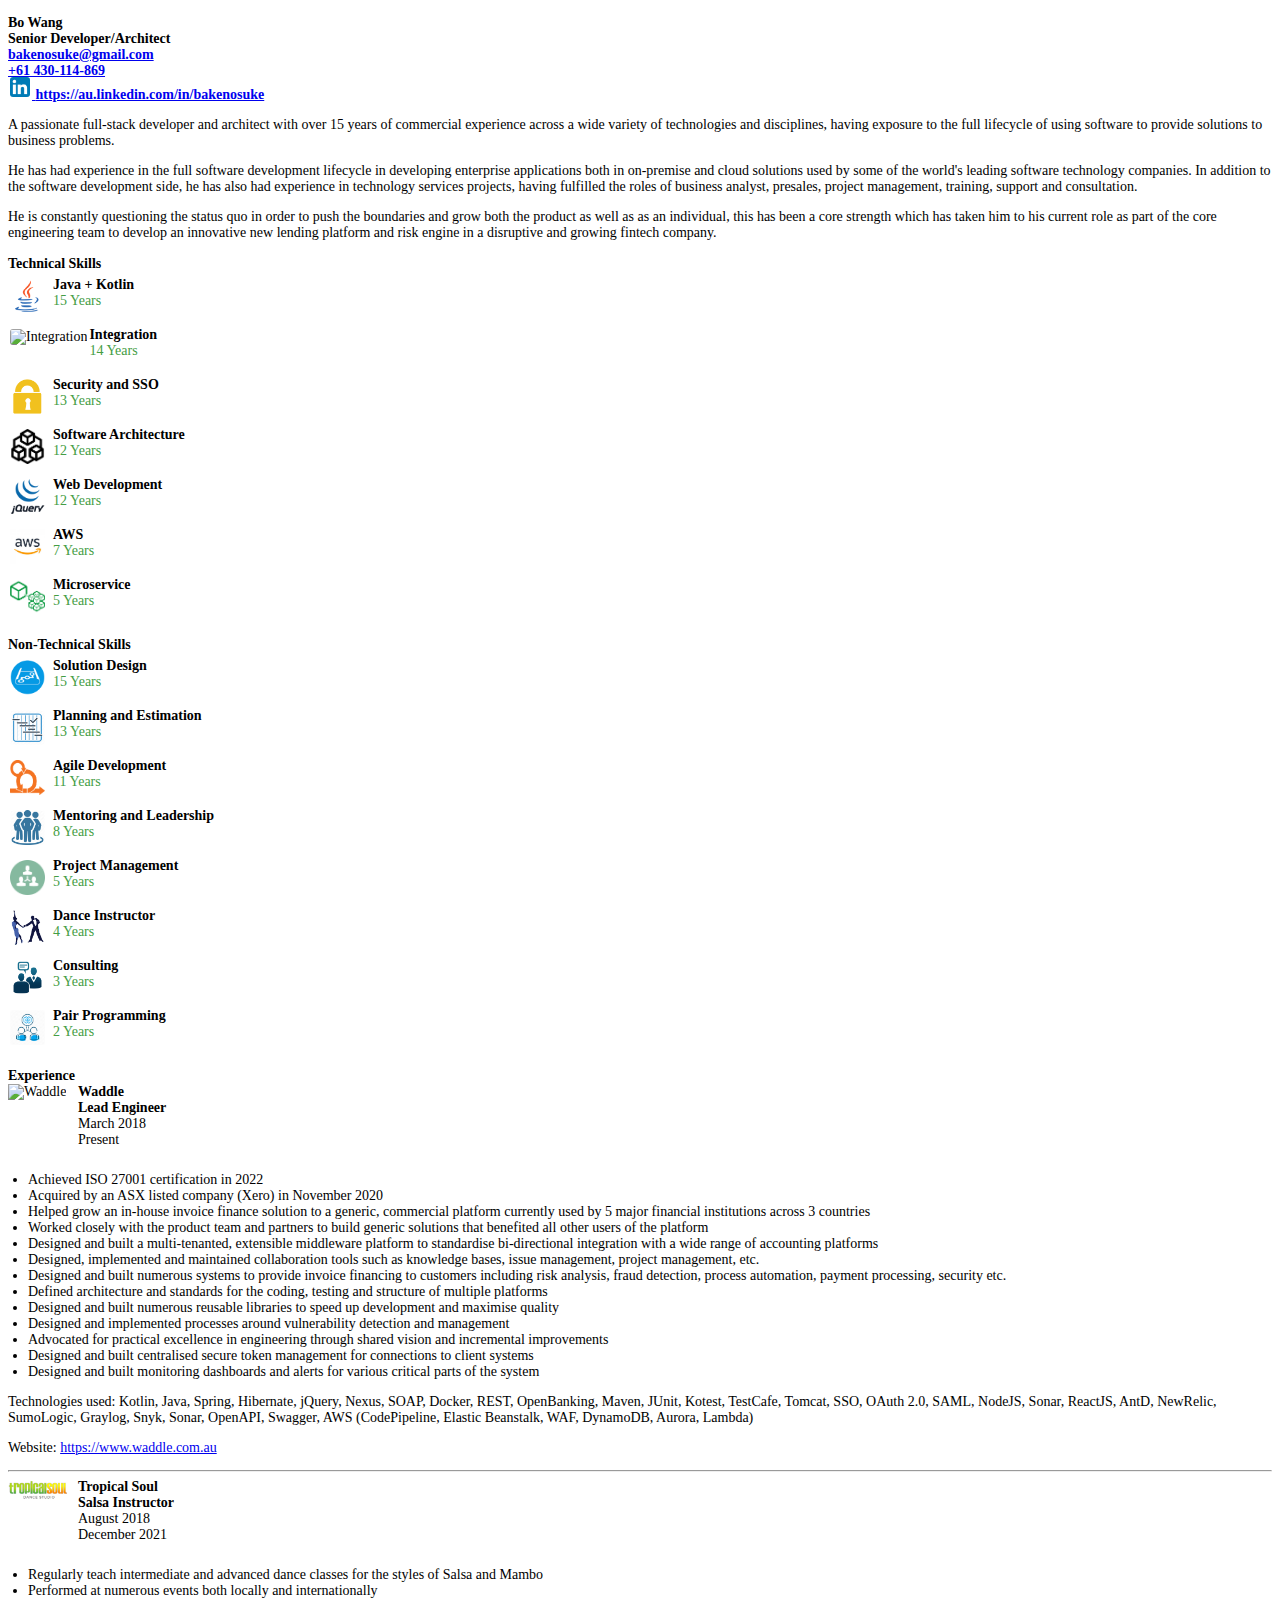
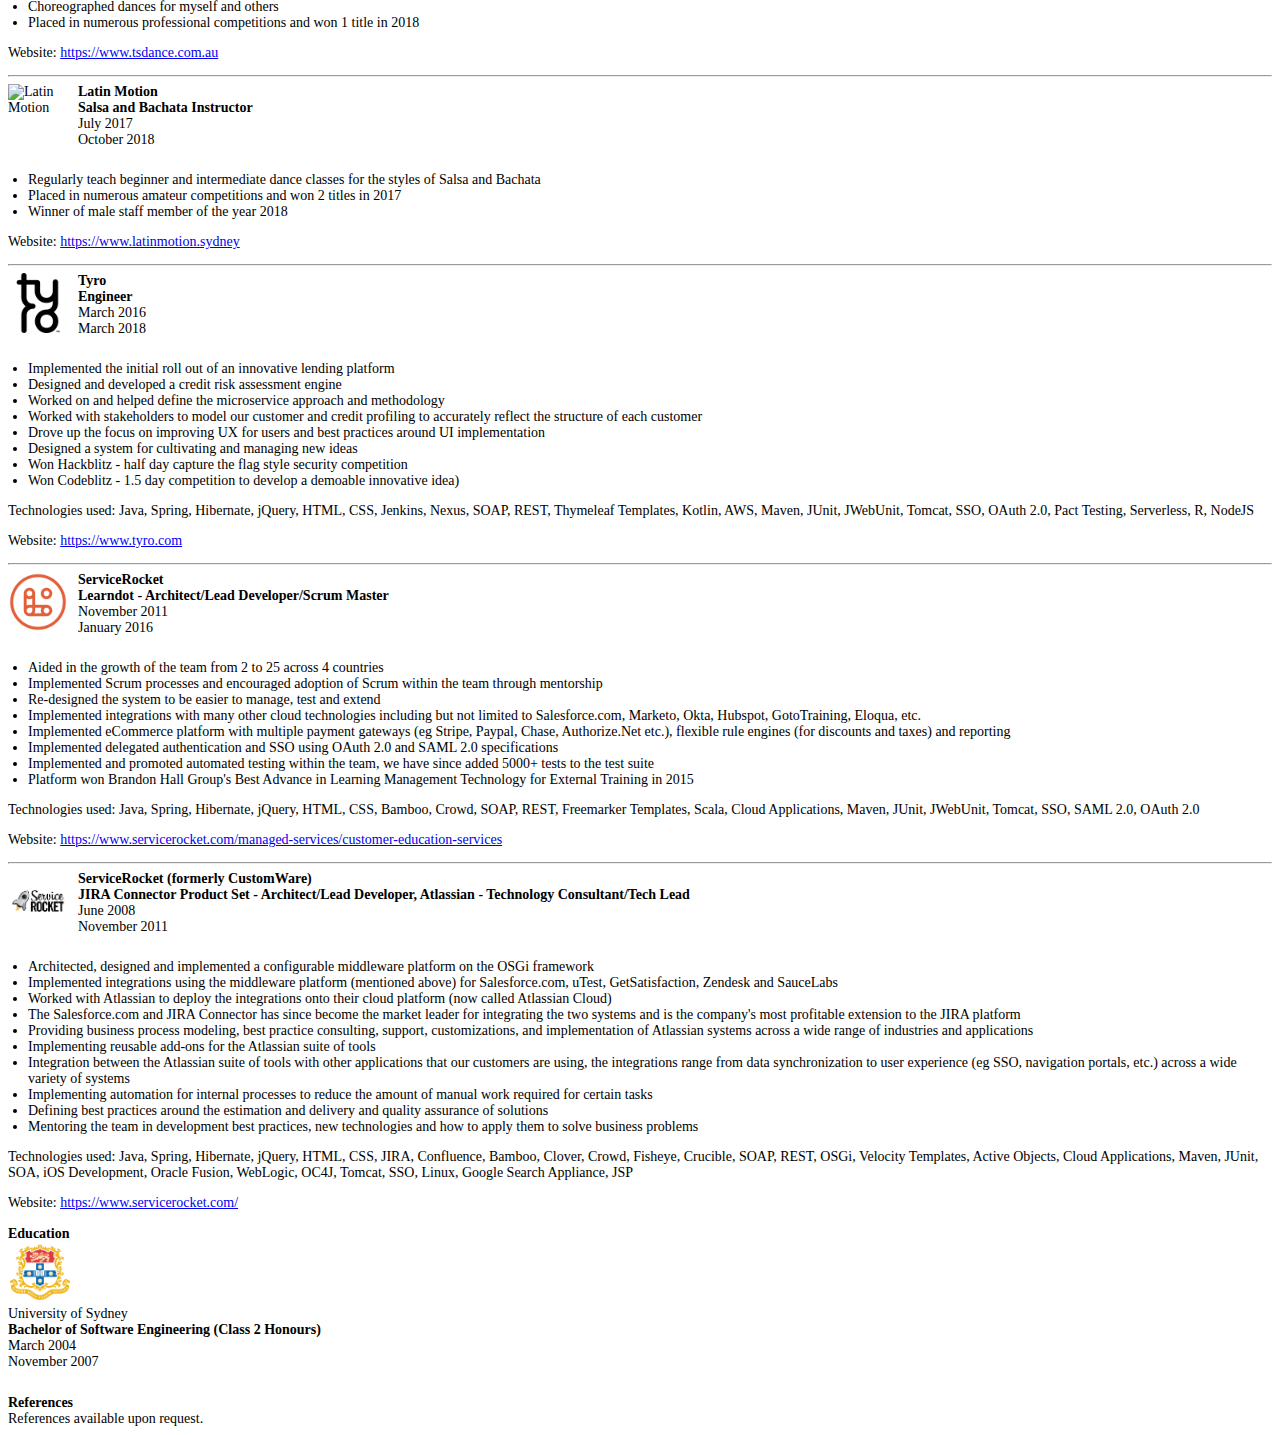
==== commit f691b0ac: "Updated resume for 2023" ====
--- a/index.html
+++ b/index.html
@@ -10,36 +10,11 @@
     <!-- Bootstrap -->
     <link href="https://cdn.jsdelivr.net/npm/bootstrap@5.2.3/dist/css/bootstrap.min.css" rel="stylesheet"
           integrity="sha384-rbsA2VBKQhggwzxH7pPCaAqO46MgnOM80zW1RWuH61DGLwZJEdK2Kadq2F9CUG65" crossorigin="anonymous">
-    <!-- Optional theme -->
+    <!-- Bootstrap Theme -->
     <link rel="stylesheet" media="all"
           href="https://maxcdn.bootstrapcdn.com/bootstrap/3.3.6/css/bootstrap-theme.min.css" crossorigin="anonymous">
     <!-- Site specific styles -->
     <link rel="stylesheet" href="css/main.css">
-
-    <!-- HTML5 shim and Respond.js for IE8 support of HTML5 elements and media queries -->
-    <!-- WARNING: Respond.js doesn't work if you view the page via file:// -->
-    <!--[if lt IE 9]>
-    <script src="https://oss.maxcdn.com/html5shiv/3.7.2/html5shiv.min.js"></script>
-    <script src="https://oss.maxcdn.com/respond/1.4.2/respond.min.js"></script>
-    <![endif]-->
-
-    <script>
-        (function (i, s, o, g, r, a, m) {
-            i['GoogleAnalyticsObject'] = r;
-            i[r] = i[r] || function () {
-                (i[r].q = i[r].q || []).push(arguments)
-            }, i[r].l = 1 * new Date();
-            a = s.createElement(o),
-                m = s.getElementsByTagName(o)[0];
-            a.async = 1;
-            a.src = g;
-            m.parentNode.insertBefore(a, m)
-        })(window, document, 'script', '//www.google-analytics.com/analytics.js', 'ga');
-
-        ga('create', 'UA-71679963-1', 'auto');
-        ga('send', 'pageview');
-
-    </script>
 </head>
 <body class="container-fluid">
 <div id="header">
@@ -63,8 +38,9 @@
             </div>
             <div class="row">
                 <div id="linkedin" class="col-xs-12 text-center">
-                    <a class="social" href="https://au.linkedin.com/in/bakenosuke"><img
-                            src="images/logos/linkedin.png"/></a>
+                    <a class="social" href="https://au.linkedin.com/in/bakenosuke">
+                        <img alt="LinkedIn" src="images/logos/linkedin.png"/>
+                    </a>
                     <a class="social"
                        href="https://au.linkedin.com/in/bakenosuke">https://au.linkedin.com/in/bakenosuke</a>
                 </div>
@@ -73,7 +49,7 @@
         <div class="card-body">
             <div id="profile">
                 <p>
-                    A passionate full-stack developer and architect with over 10 years of commercial experience across a
+                    A passionate full-stack developer and architect with over 15 years of commercial experience across a
                     wide variety of technologies and disciplines, having exposure to the full lifecycle of using
                     software to provide solutions to business problems.
                 </p>
@@ -112,7 +88,7 @@
                     <!-- Skills - Technical - Java Start-->
                     <div class="skill">
                         <div class="skill-logo">
-                            <img style="" src="images/logos/java.png"/>
+                            <img alt="Java" src="images/logos/java.png"/>
                         </div>
                         <div class="skill-body">
                             <div class="row">
@@ -141,7 +117,7 @@
                     <!-- Skills - Technical - Integration Start-->
                     <div class="skill">
                         <div class="skill-logo">
-                            <img style="" src="images/icons/integration.png"/>
+                            <img alt="Integration" src="images/icons/integration.png"/>
                         </div>
                         <div class="skill-body">
                             <div class="row">
@@ -170,7 +146,7 @@
                     <!-- Skills - Technical - Security Start-->
                     <div class="skill">
                         <div class="skill-logo">
-                            <img style="" src="images/icons/security.png"/>
+                            <img alt="Security" src="images/icons/security.png"/>
                         </div>
                         <div class="skill-body">
                             <div class="row">
@@ -199,7 +175,7 @@
                     <!-- Skills - Technical - Architecture Start-->
                     <div class="skill">
                         <div class="skill-logo">
-                            <img style="" src="images/icons/architect.png"/>
+                            <img alt="Architect" src="images/icons/architect.png"/>
                         </div>
                         <div class="skill-body">
                             <div class="row">
@@ -228,7 +204,7 @@
                     <!-- Skills - Technical - Web Start-->
                     <div class="skill">
                         <div class="skill-logo">
-                            <img style="" src="images/logos/jquery.gif"/>
+                            <img alt="JQuery" src="images/logos/jquery.gif"/>
                         </div>
                         <div class="skill-body">
                             <div class="row">
@@ -257,7 +233,7 @@
                     <!-- Skills - Technical - AWS Start-->
                     <div class="skill">
                         <div class="skill-logo">
-                            <img style="" src="images/icons/aws.jpg"/>
+                            <img alt="AWS" src="images/icons/aws.jpg"/>
                         </div>
                         <div class="skill-body">
                             <div class="row">
@@ -286,7 +262,7 @@
                     <!-- Skills - Technical - Microservice Start-->
                     <div class="skill">
                         <div class="skill-logo">
-                            <img style="" src="images/icons/microservice.png"/>
+                            <img alt="MicroService" src="images/icons/microservice.png"/>
                         </div>
                         <div class="skill-body">
                             <div class="row">
@@ -326,7 +302,7 @@
                     <!-- Skills - Personal - Solution Design Start-->
                     <div class="skill">
                         <div class="skill-logo">
-                            <img style="" src="images/icons/design.png"/>
+                            <img alt="Design" src="images/icons/design.png"/>
                         </div>
                         <div class="skill-body">
                             <div class="row">
@@ -355,7 +331,7 @@
                     <!-- Skills - Personal - Planning and Estimation Start-->
                     <div class="skill">
                         <div class="skill-logo">
-                            <img src="images/icons/planning.png"/>
+                            <img alt="Planning" src="images/icons/planning.png"/>
                         </div>
                         <div class="skill-body">
                             <div class="row">
@@ -384,7 +360,7 @@
                     <!-- Skills - Personal - Agile Start-->
                     <div class="skill">
                         <div class="skill-logo">
-                            <img src="images/icons/scrum.png"/>
+                            <img alt="Scrum" src="images/icons/scrum.png"/>
                         </div>
                         <div class="skill-body">
                             <div class="row">
@@ -413,7 +389,7 @@
                     <!-- Skills - Personal - Leadership Start-->
                     <div class="skill">
                         <div class="skill-logo">
-                            <img src="images/icons/leadership.png"/>
+                            <img alt="Leadership" src="images/icons/leadership.png"/>
                         </div>
                         <div class="skill-body">
                             <div class="row">
@@ -442,7 +418,7 @@
                     <!-- Skills - Personal - Project Management Start-->
                     <div class="skill">
                         <div class="skill-logo">
-                            <img src="images/icons/management.png"/>
+                            <img alt="Management" src="images/icons/management.png"/>
                         </div>
                         <div class="skill-body">
                             <div class="row">
@@ -471,7 +447,7 @@
                     <!-- Skills - Personal - Dance Instructor Start-->
                     <div class="skill">
                         <div class="skill-logo">
-                            <img src="images/icons/dance.png"/>
+                            <img alt="Dance" src="images/icons/dance.png"/>
                         </div>
                         <div class="skill-body">
                             <div class="row">
@@ -500,7 +476,7 @@
                     <!-- Skills - Personal - Consulting Start-->
                     <div class="skill">
                         <div class="skill-logo">
-                            <img src="images/icons/consulting.png"/>
+                            <img alt="Consulting" src="images/icons/consulting.png"/>
                         </div>
                         <div class="skill-body">
                             <div class="row">
@@ -529,7 +505,7 @@
                     <!-- Skills - Personal - Pair Programming Start-->
                     <div class="skill">
                         <div class="skill-logo">
-                            <img src="images/icons/pair.png"/>
+                            <img alt="Pairing" src="images/icons/pair.png"/>
                         </div>
                         <div class="skill-body">
                             <div class="row">
@@ -562,7 +538,7 @@
     <!-- Skills End -->
 
     <!-- Experiences - Start -->
-    <div class="card">
+    <div id="experiences" class="card">
         <div class="card-header">
             Experience
         </div>
@@ -570,7 +546,7 @@
             <!-- Experience - Waddle - Start -->
             <div class="experience">
                 <div class="experience-logo">
-                    <img src="images/logos/waddle.png"/>
+                    <img alt="Waddle" src="images/logos/waddle.png"/>
                 </div>
                 <div class="experience-body">
                     <div class="row">
@@ -600,43 +576,58 @@
                 </div>
                 <div class="experience-summary col-xs-12">
                     <ul>
-                        <li>Designed and built a multi-tenanted, extensible middleware platform to standardise
+                        <li>
+                            Achieved ISO 27001 certification in 2022
+                        </li>
+                        <li>
+                            Acquired by an ASX listed company (Xero) in November 2020
+                        </li>
+                        <li>
+                            Helped grow an in-house invoice finance solution to a generic, commercial platform currently
+                            used by 5 major financial institutions across 3 countries
+                        </li>
+                        <li>
+                            Worked closely with the product team and partners to build generic solutions that benefited
+                            all other users of the platform
+                        </li>
+                        <li>
+                            Designed and built a multi-tenanted, extensible middleware platform to standardise
                             bi-directional integration with a wide range of accounting platforms
                         </li>
                         <li>
-                            Designed and built a testing framework to simplify the process of writing integration tests
-                            by an order of magnitude
-                        </li>
-                        <li>
-                            Designed and implemented collaboration tools such as knowledge bases, issue management,
-                            project management, etc.
-                        </li>
-                        <li>
-                            Designed and built a new internal on-boarding process including the procedures around doing
-                            credit checks and financial analysis for potential customers
-                        </li>
-                        <li>Defined architecture and standards for the coding, testing and structure of multiple
+                            Designed, implemented and maintained collaboration tools such as knowledge bases, issue
+                            management, project management, etc.
+                        </li>
+                        <li>
+                            Designed and built numerous systems to provide invoice financing to customers including risk
+                            analysis, fraud detection, process automation, payment processing, security etc.
+                        </li>
+                        <li>
+                            Defined architecture and standards for the coding, testing and structure of multiple
                             platforms
                         </li>
-                        <li>Partnered with and helped implement our lending platform for 6 financial institutions across
-                            3 countries
-                        </li>
-                        <li>Designed and built numerous reusable libraries to speed up development and maximise quality
-                        </li>
-                        <li>Advocated for practical excellence in engineering through shared vision and incremental
+                        <li>
+                            Designed and built numerous reusable libraries to speed up development and maximise quality
+                        </li>
+                        <li>
+                            Designed and implemented processes around vulnerability detection and management
+                        </li>
+                        <li>
+                            Advocated for practical excellence in engineering through shared vision and incremental
                             improvements
                         </li>
-                        <li>Work closely with the product team and partners to build solutions</li>
-                        <li>Introduced centralised secure token management for connections to client systems</li>
-                        <li>Introduced monitoring dashboards and alerts for various critical parts of the system</li>
-                        <li>Acquired by Xero in November 2020</li>
-                        <li>Achieved ISO certification in 2022</li>
+                        <li>
+                            Designed and built centralised secure token management for connections to client systems
+                        </li>
+                        <li>
+                            Designed and built monitoring dashboards and alerts for various critical parts of the system
+                        </li>
                     </ul>
                     <p>
-                        Technologies used: Kotlin, Java, Spring, Hibernate, jQuery, HTML, CSS, Jenkins, Nexus, SOAP,
-                        REST, OpenBanking, CodePipeline, Elastic Beanstalk, WAF, DynamoDB, Aurora, Lambda, Maven, JUnit,
-                        JWebUnit, Tomcat, SSO, OAuth 2.0, SAML, NodeJS, ReactJS, NewRelic, SumoLogic, Graylog, Snyk,
-                        Sonar, OpenAPI, Swagger
+                        Technologies used: Kotlin, Java, Spring, Hibernate, jQuery, Nexus, SOAP, Docker, REST,
+                        OpenBanking, Maven, JUnit, Kotest, TestCafe, Tomcat, SSO, OAuth 2.0, SAML, NodeJS, Sonar,
+                        ReactJS, AntD, NewRelic, SumoLogic, Graylog, Snyk, Sonar, OpenAPI, Swagger, AWS (CodePipeline,
+                        Elastic Beanstalk, WAF, DynamoDB, Aurora, Lambda)
                     </p>
                     <p>
                         Website: <a href="https://www.waddle.com.au">https://www.waddle.com.au</a>
@@ -650,7 +641,7 @@
             <!-- Experience - Tropical Soul - Start -->
             <div class="experience">
                 <div class="experience-logo">
-                    <img src="images/logos/tropicalsoul.png"/>
+                    <img alt="Tropical Soul" src="images/logos/tropicalsoul.png"/>
                 </div>
                 <div class="experience-body">
                     <div class="row">
@@ -680,7 +671,8 @@
                 </div>
                 <div class="experience-summary col-xs-12">
                     <ul>
-                        <li>Regularly teach intermediate and advanced dance classes for the styles of Salsa</li>
+                        <li>Regularly teach intermediate and advanced dance classes for the styles of Salsa and Mambo
+                        </li>
                         <li>Performed at numerous events both locally and internationally</li>
                         <li>Choreographed dances for myself and others</li>
                         <li>Placed in numerous professional competitions and won 1 title in 2018</li>
@@ -697,7 +689,7 @@
             <!-- Experience - Latin Motion - Start -->
             <div class="experience">
                 <div class="experience-logo">
-                    <img src="images/logos/latin_motion.jpeg"/>
+                    <img alt="Latin Motion" src="images/logos/latin_motion.jpeg"/>
                 </div>
                 <div class="experience-body">
                     <div class="row">
@@ -734,7 +726,7 @@
                         <li>Winner of male staff member of the year 2018</li>
                     </ul>
                     <p>
-                        Website: <a href="http://www.latinmotion.com.au">http://www.latinmotion.com.au</a>
+                        Website: <a href="https://www.latinmotion.sydney">https://www.latinmotion.sydney</a>
                     </p>
                 </div>
             </div>
@@ -745,7 +737,7 @@
             <!-- Experience - Tyro - Start -->
             <div class="experience">
                 <div class="experience-logo">
-                    <img src="images/logos/tyro.png"/>
+                    <img alt="Tyro" src="images/logos/tyro.png"/>
                 </div>
                 <div class="experience-body">
                     <div class="row">
@@ -804,7 +796,7 @@
             <!-- Experience - ServiceRocket - Learndot - Start -->
             <div class="experience">
                 <div class="experience-logo">
-                    <img src="images/logos/learndot.png"/>
+                    <img alt="LearnDot" src="images/logos/learndot.png"/>
                 </div>
                 <div class="experience-body">
                     <div class="row">
@@ -860,7 +852,7 @@
                         OAuth 2.0
                     </p>
                     <p>
-                        Website: <a href="http://www.learndot.com">http://www.learndot.com</a>
+                        Website: <a href="https://www.servicerocket.com/managed-services/customer-education-services">https://www.servicerocket.com/managed-services/customer-education-services</a>
                     </p>
                 </div>
             </div>
@@ -871,7 +863,7 @@
             <!-- Experience - ServiceRocket - Start -->
             <div class="experience">
                 <div class="experience-logo">
-                    <img src="images/logos/servicerocket.jpg"/>
+                    <img alt="ServiceRocket" src="images/logos/servicerocket.jpg"/>
                 </div>
                 <div class="experience-body">
                     <div class="row">
@@ -939,7 +931,7 @@
                         SSO, Linux, Google Search Appliance, JSP
                     </p>
                     <p>
-                        Website: <a href="http://www.servicerocket.com">http://www.servicerocket.com</a>
+                        Website: <a href="https://www.servicerocket.com">https://www.servicerocket.com/</a>
                     </p>
                 </div>
             </div>
@@ -957,7 +949,7 @@
             </div>
             <div class="card-body">
                 <div class="education-logo">
-                    <img src="images/logos/usyd.png"/>
+                    <img alt="USYD" src="images/logos/usyd.png"/>
                 </div>
                 <div class="education-body">
                     <div class="row">
@@ -1012,7 +1004,7 @@
 <div id="footer">
     <div id="view-online" class="visible-print-block">
         <div class="text-center">
-            <a href="http://bakenosuke.github.io">View Online</a>
+            <a href="https://bakenosuke.github.io">View Online</a>
         </div>
     </div>
 </div>
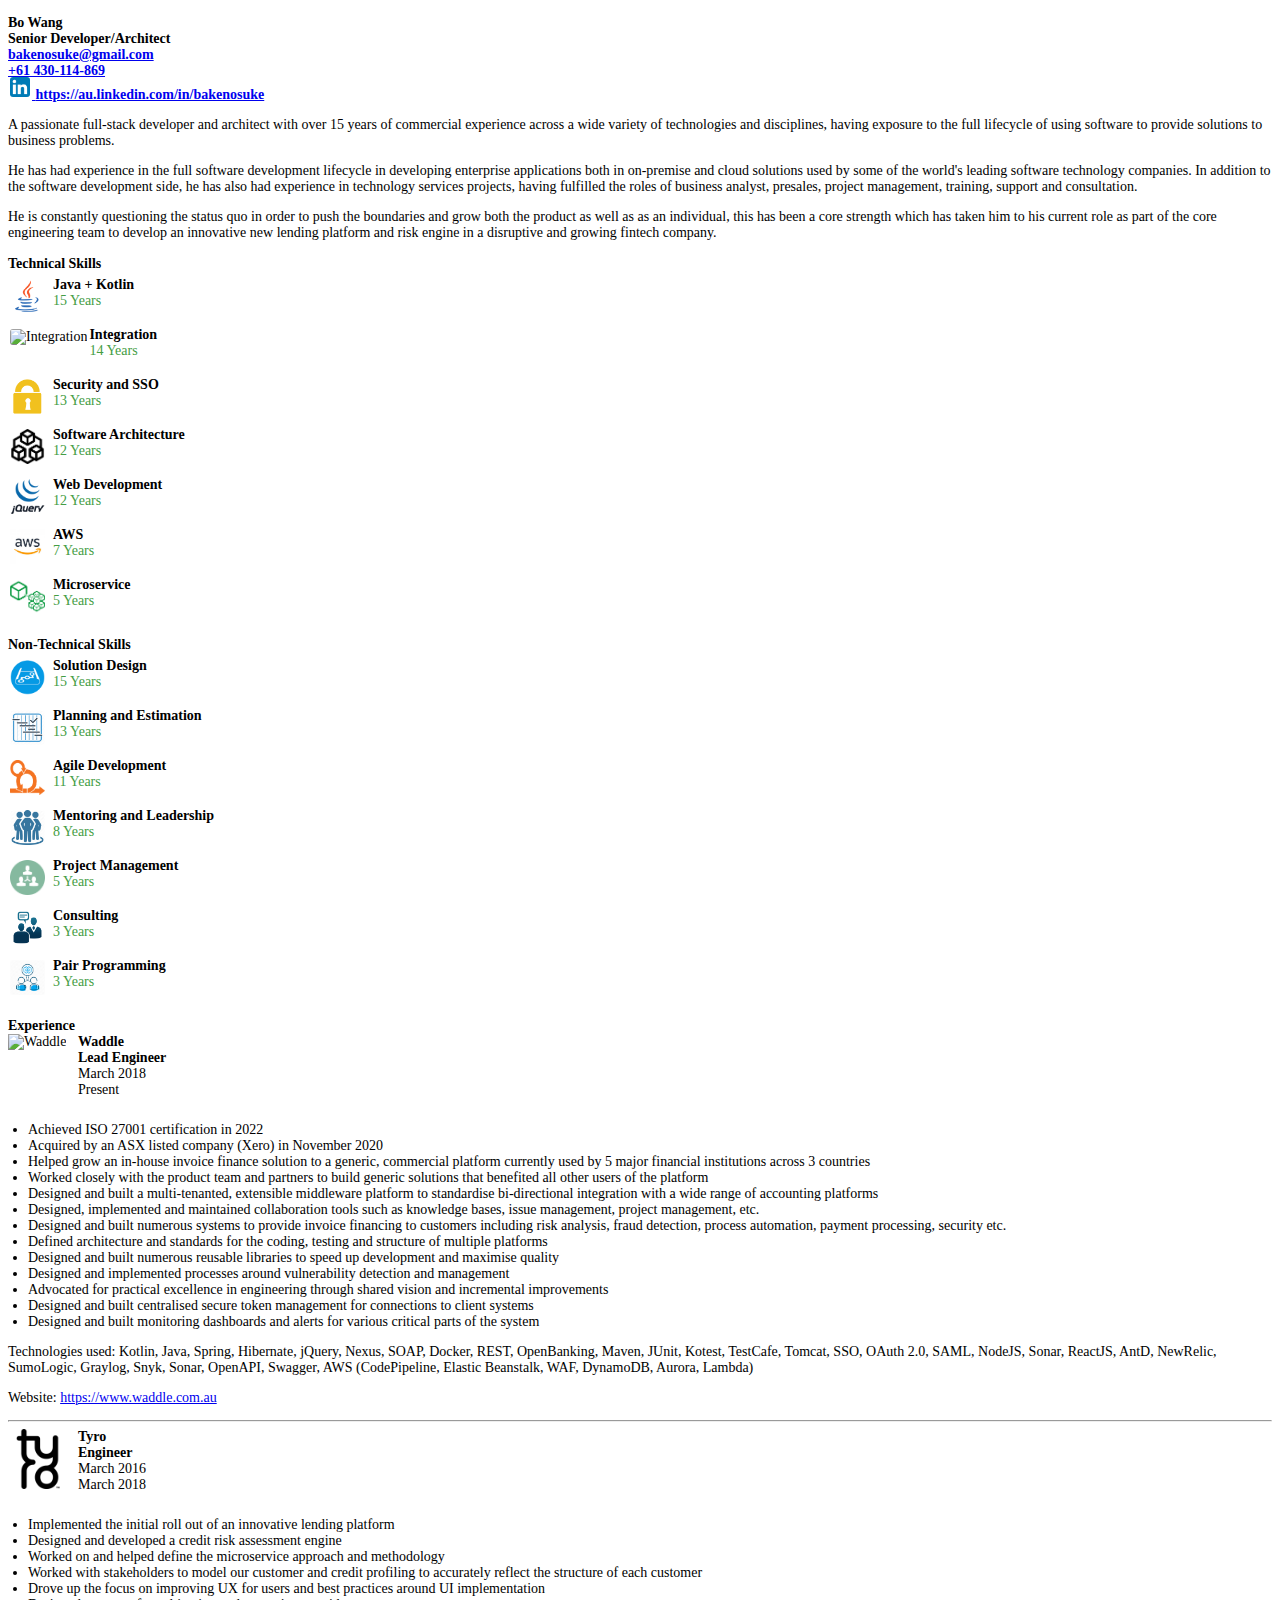
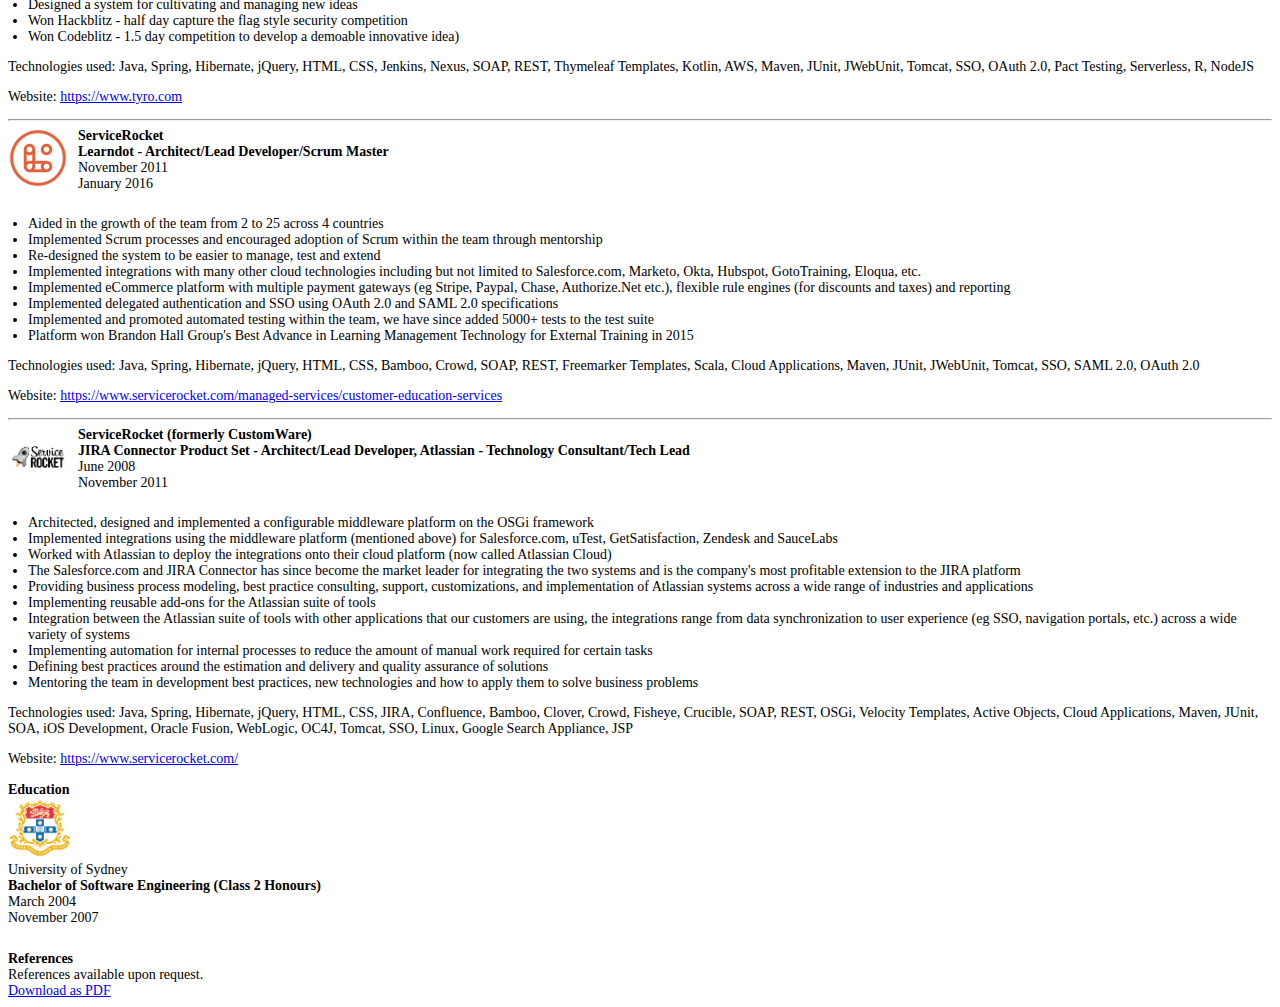
==== commit e46f56d1: "Updated to remove dance related items." ====
--- a/index.html
+++ b/index.html
@@ -445,32 +445,32 @@
                     <!-- Skills - Personal - Project Management End -->
 
                     <!-- Skills - Personal - Dance Instructor Start-->
-                    <div class="skill">
-                        <div class="skill-logo">
-                            <img alt="Dance" src="images/icons/dance.png"/>
-                        </div>
-                        <div class="skill-body">
-                            <div class="row">
-                                <div class="col skill-name text-start">
-                                    Dance Instructor
-                                </div>
-                                <div class="col skill-level text-end">
-                                    4 Years
-                                </div>
-                            </div>
-                            <div class="row">
-                                <div class="skill-level-bar">
-                                    <div class="progress">
-                                        <div class="progress-bar progress-bar-success" role="progressbar"
-                                             aria-valuenow="100" aria-valuemin="0" aria-valuemax="100"
-                                             style="width: 26.666%;">
-                                            <span class="sr-only"></span>
-                                        </div>
-                                    </div>
-                                </div>
-                            </div>
-                        </div>
-                    </div>
+<!--                    <div class="skill">-->
+<!--                        <div class="skill-logo">-->
+<!--                            <img alt="Dance" src="images/icons/dance.png"/>-->
+<!--                        </div>-->
+<!--                        <div class="skill-body">-->
+<!--                            <div class="row">-->
+<!--                                <div class="col skill-name text-start">-->
+<!--                                    Dance Instructor-->
+<!--                                </div>-->
+<!--                                <div class="col skill-level text-end">-->
+<!--                                    4 Years-->
+<!--                                </div>-->
+<!--                            </div>-->
+<!--                            <div class="row">-->
+<!--                                <div class="skill-level-bar">-->
+<!--                                    <div class="progress">-->
+<!--                                        <div class="progress-bar progress-bar-success" role="progressbar"-->
+<!--                                             aria-valuenow="100" aria-valuemin="0" aria-valuemax="100"-->
+<!--                                             style="width: 26.666%;">-->
+<!--                                            <span class="sr-only"></span>-->
+<!--                                        </div>-->
+<!--                                    </div>-->
+<!--                                </div>-->
+<!--                            </div>-->
+<!--                        </div>-->
+<!--                    </div>-->
                     <!-- Skills - Personal - Dance Instructor End -->
 
                     <!-- Skills - Personal - Consulting Start-->
@@ -513,15 +513,15 @@
                                     Pair Programming
                                 </div>
                                 <div class="col skill-level text-end">
-                                    2 Years
-                                </div>
-                            </div>
-                            <div class="row">
-                                <div class="skill-level-bar">
-                                    <div class="progress">
-                                        <div class="progress-bar progress-bar-success" role="progressbar"
-                                             aria-valuenow="100" aria-valuemin="0" aria-valuemax="100"
-                                             style="width: 13.333%;">
+                                    3 Years
+                                </div>
+                            </div>
+                            <div class="row">
+                                <div class="skill-level-bar">
+                                    <div class="progress">
+                                        <div class="progress-bar progress-bar-success" role="progressbar"
+                                             aria-valuenow="100" aria-valuemin="0" aria-valuemax="100"
+                                             style="width: 20%;">
                                             <span class="sr-only"></span>
                                         </div>
                                     </div>
@@ -639,100 +639,100 @@
             <hr/>
 
             <!-- Experience - Tropical Soul - Start -->
-            <div class="experience">
-                <div class="experience-logo">
-                    <img alt="Tropical Soul" src="images/logos/tropicalsoul.png"/>
-                </div>
-                <div class="experience-body">
-                    <div class="row">
-                        <div class="col-12 experience-company text-start">
-                            Tropical Soul
-                        </div>
-                        <div class="col-12 experience-title text-start">
-                            Salsa Instructor
-                        </div>
-                        <div class="col-6 experience-start text-start">
-                            August 2018
-                        </div>
-                        <div class="col-6 experience-end text-end">
-                            December 2021
-                        </div>
-                    </div>
-                    <div class="row">
-                        <div class="experience-level-bar">
-                            <div class="progress">
-                                <div class="progress-bar progress-bar-info" role="progressbar" aria-valuenow="100"
-                                     aria-valuemin="0" aria-valuemax="100" style="width: 100%;">
-                                    <span class="sr-only"></span>
-                                </div>
-                            </div>
-                        </div>
-                    </div>
-                </div>
-                <div class="experience-summary col-xs-12">
-                    <ul>
-                        <li>Regularly teach intermediate and advanced dance classes for the styles of Salsa and Mambo
-                        </li>
-                        <li>Performed at numerous events both locally and internationally</li>
-                        <li>Choreographed dances for myself and others</li>
-                        <li>Placed in numerous professional competitions and won 1 title in 2018</li>
-                    </ul>
-                    <p>
-                        Website: <a href="https://www.tsdance.com.au">https://www.tsdance.com.au</a>
-                    </p>
-                </div>
-            </div>
+<!--            <div class="experience">-->
+<!--                <div class="experience-logo">-->
+<!--                    <img alt="Tropical Soul" src="images/logos/tropicalsoul.png"/>-->
+<!--                </div>-->
+<!--                <div class="experience-body">-->
+<!--                    <div class="row">-->
+<!--                        <div class="col-12 experience-company text-start">-->
+<!--                            Tropical Soul-->
+<!--                        </div>-->
+<!--                        <div class="col-12 experience-title text-start">-->
+<!--                            Salsa Instructor-->
+<!--                        </div>-->
+<!--                        <div class="col-6 experience-start text-start">-->
+<!--                            August 2018-->
+<!--                        </div>-->
+<!--                        <div class="col-6 experience-end text-end">-->
+<!--                            December 2021-->
+<!--                        </div>-->
+<!--                    </div>-->
+<!--                    <div class="row">-->
+<!--                        <div class="experience-level-bar">-->
+<!--                            <div class="progress">-->
+<!--                                <div class="progress-bar progress-bar-info" role="progressbar" aria-valuenow="100"-->
+<!--                                     aria-valuemin="0" aria-valuemax="100" style="width: 100%;">-->
+<!--                                    <span class="sr-only"></span>-->
+<!--                                </div>-->
+<!--                            </div>-->
+<!--                        </div>-->
+<!--                    </div>-->
+<!--                </div>-->
+<!--                <div class="experience-summary col-xs-12">-->
+<!--                    <ul>-->
+<!--                        <li>Regularly teach intermediate and advanced dance classes for the styles of Salsa and Mambo-->
+<!--                        </li>-->
+<!--                        <li>Performed at numerous events both locally and internationally</li>-->
+<!--                        <li>Choreographed dances for myself and others</li>-->
+<!--                        <li>Placed in numerous professional competitions and won 1 title in 2018</li>-->
+<!--                    </ul>-->
+<!--                    <p>-->
+<!--                        Website: <a href="https://www.tsdance.com.au">https://www.tsdance.com.au</a>-->
+<!--                    </p>-->
+<!--                </div>-->
+<!--            </div>-->
             <!-- Experience - Tropical Soul - End -->
 
-            <hr/>
+<!--            <hr/>-->
 
             <!-- Experience - Latin Motion - Start -->
-            <div class="experience">
-                <div class="experience-logo">
-                    <img alt="Latin Motion" src="images/logos/latin_motion.jpeg"/>
-                </div>
-                <div class="experience-body">
-                    <div class="row">
-                        <div class="col-12 experience-company text-start">
-                            Latin Motion
-                        </div>
-                        <div class="col-12 experience-title text-start">
-                            Salsa and Bachata Instructor
-                        </div>
-                        <div class="col-6 experience-start text-start">
-                            July 2017
-                        </div>
-                        <div class="col-6 experience-end text-end">
-                            October 2018
-                        </div>
-                    </div>
-                    <div class="row">
-                        <div class="experience-level-bar">
-                            <div class="progress">
-                                <div class="progress-bar progress-bar-info" role="progressbar" aria-valuenow="100"
-                                     aria-valuemin="0" aria-valuemax="100" style="width: 100%;">
-                                    <span class="sr-only"></span>
-                                </div>
-                            </div>
-                        </div>
-                    </div>
-                </div>
-                <div class="experience-summary col-xs-12">
-                    <ul>
-                        <li>Regularly teach beginner and intermediate dance classes for the styles of Salsa and
-                            Bachata
-                        </li>
-                        <li>Placed in numerous amateur competitions and won 2 titles in 2017</li>
-                        <li>Winner of male staff member of the year 2018</li>
-                    </ul>
-                    <p>
-                        Website: <a href="https://www.latinmotion.sydney">https://www.latinmotion.sydney</a>
-                    </p>
-                </div>
-            </div>
+<!--            <div class="experience">-->
+<!--                <div class="experience-logo">-->
+<!--                    <img alt="Latin Motion" src="images/logos/latin_motion.jpeg"/>-->
+<!--                </div>-->
+<!--                <div class="experience-body">-->
+<!--                    <div class="row">-->
+<!--                        <div class="col-12 experience-company text-start">-->
+<!--                            Latin Motion-->
+<!--                        </div>-->
+<!--                        <div class="col-12 experience-title text-start">-->
+<!--                            Salsa and Bachata Instructor-->
+<!--                        </div>-->
+<!--                        <div class="col-6 experience-start text-start">-->
+<!--                            July 2017-->
+<!--                        </div>-->
+<!--                        <div class="col-6 experience-end text-end">-->
+<!--                            October 2018-->
+<!--                        </div>-->
+<!--                    </div>-->
+<!--                    <div class="row">-->
+<!--                        <div class="experience-level-bar">-->
+<!--                            <div class="progress">-->
+<!--                                <div class="progress-bar progress-bar-info" role="progressbar" aria-valuenow="100"-->
+<!--                                     aria-valuemin="0" aria-valuemax="100" style="width: 100%;">-->
+<!--                                    <span class="sr-only"></span>-->
+<!--                                </div>-->
+<!--                            </div>-->
+<!--                        </div>-->
+<!--                    </div>-->
+<!--                </div>-->
+<!--                <div class="experience-summary col-xs-12">-->
+<!--                    <ul>-->
+<!--                        <li>Regularly teach beginner and intermediate dance classes for the styles of Salsa and-->
+<!--                            Bachata-->
+<!--                        </li>-->
+<!--                        <li>Placed in numerous amateur competitions and won 2 titles in 2017</li>-->
+<!--                        <li>Winner of male staff member of the year 2018</li>-->
+<!--                    </ul>-->
+<!--                    <p>-->
+<!--                        Website: <a href="https://www.latinmotion.sydney">https://www.latinmotion.sydney</a>-->
+<!--                    </p>-->
+<!--                </div>-->
+<!--            </div>-->
             <!-- Experience - Latin Motion - End -->
 
-            <hr/>
+<!--            <hr/>-->
 
             <!-- Experience - Tyro - Start -->
             <div class="experience">
@@ -1007,6 +1007,11 @@
             <a href="https://bakenosuke.github.io">View Online</a>
         </div>
     </div>
+    <div id="download-pdf" class="hidden-print-block">
+        <div class="text-center">
+            <a href="/files/Resume_Bo_Wang.pdf">Download as PDF</a>
+        </div>
+    </div>
 </div>
 
 <!-- jQuery -->
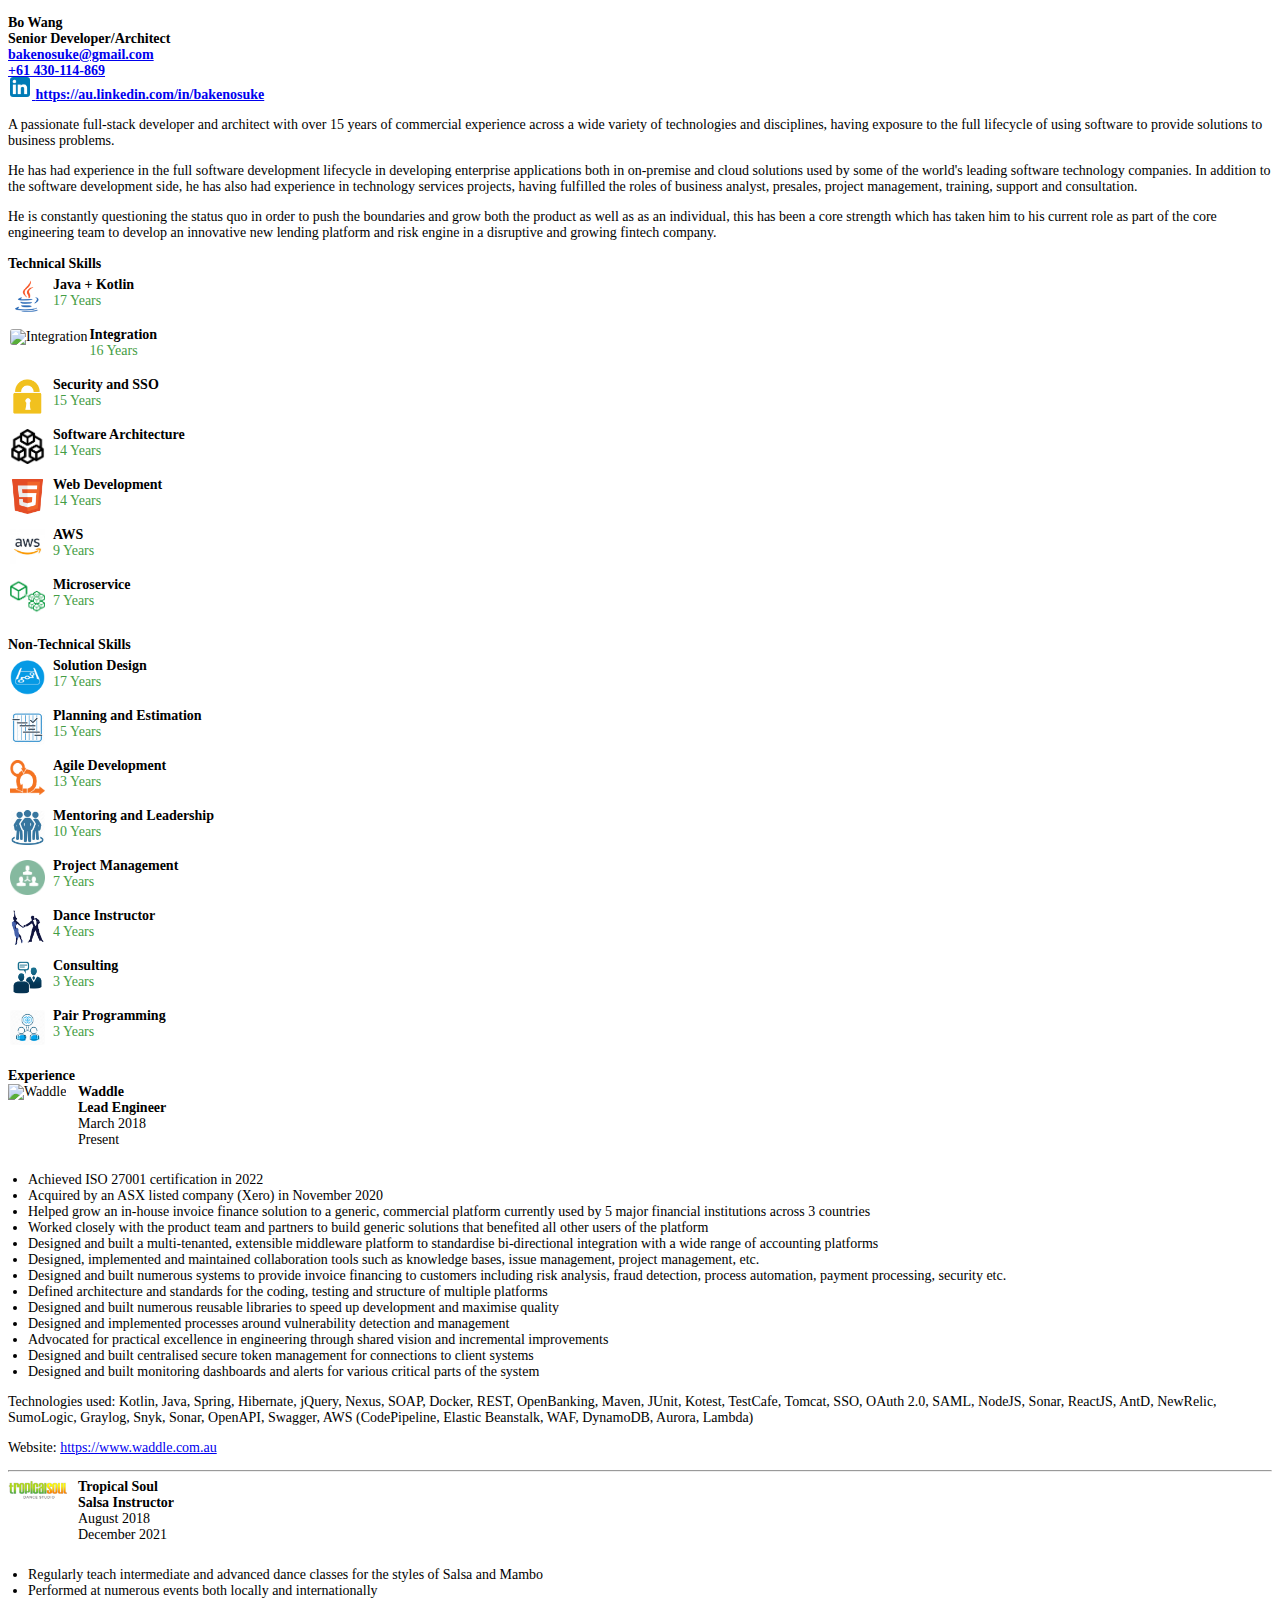
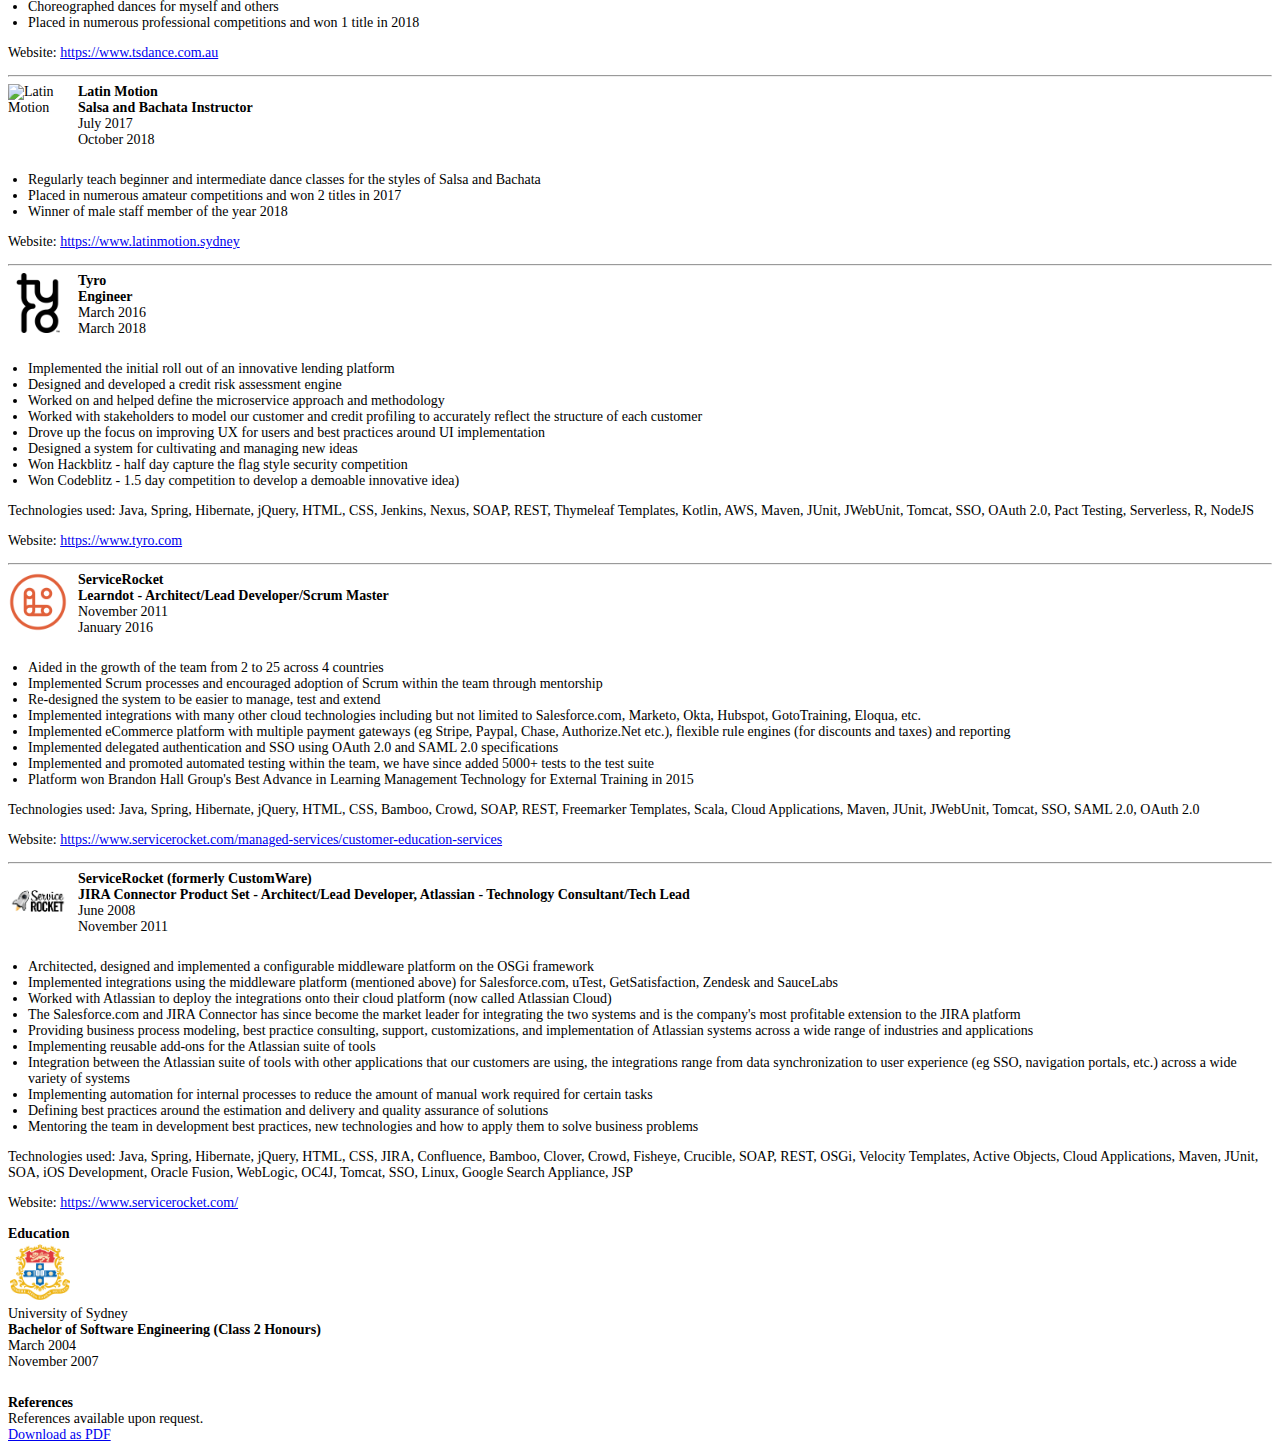
==== commit 01639964: "Updated experience level" ====
--- a/index.html
+++ b/index.html
@@ -96,6 +96,64 @@
                                     Java + Kotlin
                                 </div>
                                 <div class="col skill-level text-end">
+                                    17 Years
+                                </div>
+                            </div>
+                            <div class="row">
+                                <div class="skill-level-bar">
+                                    <div class="progress">
+                                        <div class="progress-bar progress-bar-success" role="progressbar"
+                                             aria-valuenow="100" aria-valuemin="0" aria-valuemax="100"
+                                             style="width: 100%;">
+                                            <span class="sr-only"></span>
+                                        </div>
+                                    </div>
+                                </div>
+                            </div>
+                        </div>
+                    </div>
+                    <!-- Skills - Technical - Java End -->
+
+                    <!-- Skills - Technical - Integration Start-->
+                    <div class="skill">
+                        <div class="skill-logo">
+                            <img alt="Integration" src="images/icons/integration.png"/>
+                        </div>
+                        <div class="skill-body">
+                            <div class="row">
+                                <div class="col skill-name text-start">
+                                    Integration
+                                </div>
+                                <div class="col skill-level text-end">
+                                    16 Years
+                                </div>
+                            </div>
+                            <div class="row">
+                                <div class="skill-level-bar">
+                                    <div class="progress">
+                                        <div class="progress-bar progress-bar-success" role="progressbar"
+                                             aria-valuenow="100" aria-valuemin="0" aria-valuemax="100"
+                                             style="width: 93.333%;">
+                                            <span class="sr-only"></span>
+                                        </div>
+                                    </div>
+                                </div>
+                            </div>
+                        </div>
+                    </div>
+                    <!-- Skills - Technical - Integration End -->
+
+                    <!-- Skills - Technical - Security Start-->
+                    <div class="skill">
+                        <div class="skill-logo">
+                            <img alt="Security" src="images/icons/security.png"/>
+                        </div>
+                        <div class="skill-body">
+                            <div class="row">
+                                <div class="col skill-name text-start">
+                                    Security and SSO
+                                </div>
+                                <div class="col skill-level text-end">
                                     15 Years
                                 </div>
                             </div>
@@ -104,25 +162,25 @@
                                     <div class="progress">
                                         <div class="progress-bar progress-bar-success" role="progressbar"
                                              aria-valuenow="100" aria-valuemin="0" aria-valuemax="100"
-                                             style="width: 100%;">
-                                            <span class="sr-only"></span>
-                                        </div>
-                                    </div>
-                                </div>
-                            </div>
-                        </div>
-                    </div>
-                    <!-- Skills - Technical - Java End -->
-
-                    <!-- Skills - Technical - Integration Start-->
-                    <div class="skill">
-                        <div class="skill-logo">
-                            <img alt="Integration" src="images/icons/integration.png"/>
-                        </div>
-                        <div class="skill-body">
-                            <div class="row">
-                                <div class="col skill-name text-start">
-                                    Integration
+                                             style="width: 86.666%;">
+                                            <span class="sr-only"></span>
+                                        </div>
+                                    </div>
+                                </div>
+                            </div>
+                        </div>
+                    </div>
+                    <!-- Skills - Technical - Security End -->
+
+                    <!-- Skills - Technical - Architecture Start-->
+                    <div class="skill">
+                        <div class="skill-logo">
+                            <img alt="Architect" src="images/icons/architect.png"/>
+                        </div>
+                        <div class="skill-body">
+                            <div class="row">
+                                <div class="col skill-name text-start">
+                                    Software Architecture
                                 </div>
                                 <div class="col skill-level text-end">
                                     14 Years
@@ -133,64 +191,6 @@
                                     <div class="progress">
                                         <div class="progress-bar progress-bar-success" role="progressbar"
                                              aria-valuenow="100" aria-valuemin="0" aria-valuemax="100"
-                                             style="width: 93.333%;">
-                                            <span class="sr-only"></span>
-                                        </div>
-                                    </div>
-                                </div>
-                            </div>
-                        </div>
-                    </div>
-                    <!-- Skills - Technical - Integration End -->
-
-                    <!-- Skills - Technical - Security Start-->
-                    <div class="skill">
-                        <div class="skill-logo">
-                            <img alt="Security" src="images/icons/security.png"/>
-                        </div>
-                        <div class="skill-body">
-                            <div class="row">
-                                <div class="col skill-name text-start">
-                                    Security and SSO
-                                </div>
-                                <div class="col skill-level text-end">
-                                    13 Years
-                                </div>
-                            </div>
-                            <div class="row">
-                                <div class="skill-level-bar">
-                                    <div class="progress">
-                                        <div class="progress-bar progress-bar-success" role="progressbar"
-                                             aria-valuenow="100" aria-valuemin="0" aria-valuemax="100"
-                                             style="width: 86.666%;">
-                                            <span class="sr-only"></span>
-                                        </div>
-                                    </div>
-                                </div>
-                            </div>
-                        </div>
-                    </div>
-                    <!-- Skills - Technical - Security End -->
-
-                    <!-- Skills - Technical - Architecture Start-->
-                    <div class="skill">
-                        <div class="skill-logo">
-                            <img alt="Architect" src="images/icons/architect.png"/>
-                        </div>
-                        <div class="skill-body">
-                            <div class="row">
-                                <div class="col skill-name text-start">
-                                    Software Architecture
-                                </div>
-                                <div class="col skill-level text-end">
-                                    12 Years
-                                </div>
-                            </div>
-                            <div class="row">
-                                <div class="skill-level-bar">
-                                    <div class="progress">
-                                        <div class="progress-bar progress-bar-success" role="progressbar"
-                                             aria-valuenow="100" aria-valuemin="0" aria-valuemax="100"
                                              style="width: 80%;">
                                             <span class="sr-only"></span>
                                         </div>
@@ -204,7 +204,7 @@
                     <!-- Skills - Technical - Web Start-->
                     <div class="skill">
                         <div class="skill-logo">
-                            <img alt="JQuery" src="images/logos/jquery.gif"/>
+                            <img alt="HTML" src="images/icons/html.png"/>
                         </div>
                         <div class="skill-body">
                             <div class="row">
@@ -212,7 +212,7 @@
                                     Web Development
                                 </div>
                                 <div class="col skill-level text-end">
-                                    12 Years
+                                    14 Years
                                 </div>
                             </div>
                             <div class="row">
@@ -241,36 +241,36 @@
                                     AWS
                                 </div>
                                 <div class="col skill-level text-end">
+                                    9 Years
+                                </div>
+                            </div>
+                            <div class="row">
+                                <div class="skill-level-bar">
+                                    <div class="progress">
+                                        <div class="progress-bar progress-bar-success" role="progressbar"
+                                             aria-valuenow="100" aria-valuemin="0" aria-valuemax="100"
+                                             style="width: 46.666%;">
+                                            <span class="sr-only"></span>
+                                        </div>
+                                    </div>
+                                </div>
+                            </div>
+                        </div>
+                    </div>
+                    <!-- Skills - Technical - AWS End -->
+
+                    <!-- Skills - Technical - Microservice Start-->
+                    <div class="skill">
+                        <div class="skill-logo">
+                            <img alt="MicroService" src="images/icons/microservice.png"/>
+                        </div>
+                        <div class="skill-body">
+                            <div class="row">
+                                <div class="col skill-name text-start">
+                                    Microservice
+                                </div>
+                                <div class="col skill-level text-end">
                                     7 Years
-                                </div>
-                            </div>
-                            <div class="row">
-                                <div class="skill-level-bar">
-                                    <div class="progress">
-                                        <div class="progress-bar progress-bar-success" role="progressbar"
-                                             aria-valuenow="100" aria-valuemin="0" aria-valuemax="100"
-                                             style="width: 46.666%;">
-                                            <span class="sr-only"></span>
-                                        </div>
-                                    </div>
-                                </div>
-                            </div>
-                        </div>
-                    </div>
-                    <!-- Skills - Technical - AWS End -->
-
-                    <!-- Skills - Technical - Microservice Start-->
-                    <div class="skill">
-                        <div class="skill-logo">
-                            <img alt="MicroService" src="images/icons/microservice.png"/>
-                        </div>
-                        <div class="skill-body">
-                            <div class="row">
-                                <div class="col skill-name text-start">
-                                    Microservice
-                                </div>
-                                <div class="col skill-level text-end">
-                                    5 Years
                                 </div>
                             </div>
                             <div class="row">
@@ -310,6 +310,35 @@
                                     Solution Design
                                 </div>
                                 <div class="col skill-level text-end">
+                                    17 Years
+                                </div>
+                            </div>
+                            <div class="row">
+                                <div class="skill-level-bar">
+                                    <div class="progress">
+                                        <div class="progress-bar progress-bar-success" role="progressbar"
+                                             aria-valuenow="100" aria-valuemin="0" aria-valuemax="100"
+                                             style="width: 100%;">
+                                            <span class="sr-only"></span>
+                                        </div>
+                                    </div>
+                                </div>
+                            </div>
+                        </div>
+                    </div>
+                    <!-- Skills - Personal - Solution Design End -->
+
+                    <!-- Skills - Personal - Planning and Estimation Start-->
+                    <div class="skill">
+                        <div class="skill-logo">
+                            <img alt="Planning" src="images/icons/planning.png"/>
+                        </div>
+                        <div class="skill-body">
+                            <div class="row">
+                                <div class="col skill-name text-start">
+                                    Planning and Estimation
+                                </div>
+                                <div class="col skill-level text-end">
                                     15 Years
                                 </div>
                             </div>
@@ -318,25 +347,25 @@
                                     <div class="progress">
                                         <div class="progress-bar progress-bar-success" role="progressbar"
                                              aria-valuenow="100" aria-valuemin="0" aria-valuemax="100"
-                                             style="width: 100%;">
-                                            <span class="sr-only"></span>
-                                        </div>
-                                    </div>
-                                </div>
-                            </div>
-                        </div>
-                    </div>
-                    <!-- Skills - Personal - Solution Design End -->
-
-                    <!-- Skills - Personal - Planning and Estimation Start-->
-                    <div class="skill">
-                        <div class="skill-logo">
-                            <img alt="Planning" src="images/icons/planning.png"/>
-                        </div>
-                        <div class="skill-body">
-                            <div class="row">
-                                <div class="col skill-name text-start">
-                                    Planning and Estimation
+                                             style="width: 86.666%;">
+                                            <span class="sr-only"></span>
+                                        </div>
+                                    </div>
+                                </div>
+                            </div>
+                        </div>
+                    </div>
+                    <!-- Skills - Personal - Planning and Estimation End -->
+
+                    <!-- Skills - Personal - Agile Start-->
+                    <div class="skill">
+                        <div class="skill-logo">
+                            <img alt="Scrum" src="images/icons/scrum.png"/>
+                        </div>
+                        <div class="skill-body">
+                            <div class="row">
+                                <div class="col skill-name text-start">
+                                    Agile Development
                                 </div>
                                 <div class="col skill-level text-end">
                                     13 Years
@@ -347,35 +376,6 @@
                                     <div class="progress">
                                         <div class="progress-bar progress-bar-success" role="progressbar"
                                              aria-valuenow="100" aria-valuemin="0" aria-valuemax="100"
-                                             style="width: 86.666%;">
-                                            <span class="sr-only"></span>
-                                        </div>
-                                    </div>
-                                </div>
-                            </div>
-                        </div>
-                    </div>
-                    <!-- Skills - Personal - Planning and Estimation End -->
-
-                    <!-- Skills - Personal - Agile Start-->
-                    <div class="skill">
-                        <div class="skill-logo">
-                            <img alt="Scrum" src="images/icons/scrum.png"/>
-                        </div>
-                        <div class="skill-body">
-                            <div class="row">
-                                <div class="col skill-name text-start">
-                                    Agile Development
-                                </div>
-                                <div class="col skill-level text-end">
-                                    11 Years
-                                </div>
-                            </div>
-                            <div class="row">
-                                <div class="skill-level-bar">
-                                    <div class="progress">
-                                        <div class="progress-bar progress-bar-success" role="progressbar"
-                                             aria-valuenow="100" aria-valuemin="0" aria-valuemax="100"
                                              style="width: 73.333%;">
                                             <span class="sr-only"></span>
                                         </div>
@@ -397,7 +397,7 @@
                                     Mentoring and Leadership
                                 </div>
                                 <div class="col skill-level text-end">
-                                    8 Years
+                                    10 Years
                                 </div>
                             </div>
                             <div class="row">
@@ -426,7 +426,7 @@
                                     Project Management
                                 </div>
                                 <div class="col skill-level text-end">
-                                    5 Years
+                                    7 Years
                                 </div>
                             </div>
                             <div class="row">
@@ -445,32 +445,32 @@
                     <!-- Skills - Personal - Project Management End -->
 
                     <!-- Skills - Personal - Dance Instructor Start-->
-<!--                    <div class="skill">-->
-<!--                        <div class="skill-logo">-->
-<!--                            <img alt="Dance" src="images/icons/dance.png"/>-->
-<!--                        </div>-->
-<!--                        <div class="skill-body">-->
-<!--                            <div class="row">-->
-<!--                                <div class="col skill-name text-start">-->
-<!--                                    Dance Instructor-->
-<!--                                </div>-->
-<!--                                <div class="col skill-level text-end">-->
-<!--                                    4 Years-->
-<!--                                </div>-->
-<!--                            </div>-->
-<!--                            <div class="row">-->
-<!--                                <div class="skill-level-bar">-->
-<!--                                    <div class="progress">-->
-<!--                                        <div class="progress-bar progress-bar-success" role="progressbar"-->
-<!--                                             aria-valuenow="100" aria-valuemin="0" aria-valuemax="100"-->
-<!--                                             style="width: 26.666%;">-->
-<!--                                            <span class="sr-only"></span>-->
-<!--                                        </div>-->
-<!--                                    </div>-->
-<!--                                </div>-->
-<!--                            </div>-->
-<!--                        </div>-->
-<!--                    </div>-->
+                    <div class="skill">
+                        <div class="skill-logo">
+                            <img alt="Dance" src="images/icons/dance.png"/>
+                        </div>
+                        <div class="skill-body">
+                            <div class="row">
+                                <div class="col skill-name text-start">
+                                    Dance Instructor
+                                </div>
+                                <div class="col skill-level text-end">
+                                    4 Years
+                                </div>
+                            </div>
+                            <div class="row">
+                                <div class="skill-level-bar">
+                                    <div class="progress">
+                                        <div class="progress-bar progress-bar-success" role="progressbar"
+                                             aria-valuenow="100" aria-valuemin="0" aria-valuemax="100"
+                                             style="width: 26.666%;">
+                                            <span class="sr-only"></span>
+                                        </div>
+                                    </div>
+                                </div>
+                            </div>
+                        </div>
+                    </div>
                     <!-- Skills - Personal - Dance Instructor End -->
 
                     <!-- Skills - Personal - Consulting Start-->
@@ -639,100 +639,100 @@
             <hr/>
 
             <!-- Experience - Tropical Soul - Start -->
-<!--            <div class="experience">-->
-<!--                <div class="experience-logo">-->
-<!--                    <img alt="Tropical Soul" src="images/logos/tropicalsoul.png"/>-->
-<!--                </div>-->
-<!--                <div class="experience-body">-->
-<!--                    <div class="row">-->
-<!--                        <div class="col-12 experience-company text-start">-->
-<!--                            Tropical Soul-->
-<!--                        </div>-->
-<!--                        <div class="col-12 experience-title text-start">-->
-<!--                            Salsa Instructor-->
-<!--                        </div>-->
-<!--                        <div class="col-6 experience-start text-start">-->
-<!--                            August 2018-->
-<!--                        </div>-->
-<!--                        <div class="col-6 experience-end text-end">-->
-<!--                            December 2021-->
-<!--                        </div>-->
-<!--                    </div>-->
-<!--                    <div class="row">-->
-<!--                        <div class="experience-level-bar">-->
-<!--                            <div class="progress">-->
-<!--                                <div class="progress-bar progress-bar-info" role="progressbar" aria-valuenow="100"-->
-<!--                                     aria-valuemin="0" aria-valuemax="100" style="width: 100%;">-->
-<!--                                    <span class="sr-only"></span>-->
-<!--                                </div>-->
-<!--                            </div>-->
-<!--                        </div>-->
-<!--                    </div>-->
-<!--                </div>-->
-<!--                <div class="experience-summary col-xs-12">-->
-<!--                    <ul>-->
-<!--                        <li>Regularly teach intermediate and advanced dance classes for the styles of Salsa and Mambo-->
-<!--                        </li>-->
-<!--                        <li>Performed at numerous events both locally and internationally</li>-->
-<!--                        <li>Choreographed dances for myself and others</li>-->
-<!--                        <li>Placed in numerous professional competitions and won 1 title in 2018</li>-->
-<!--                    </ul>-->
-<!--                    <p>-->
-<!--                        Website: <a href="https://www.tsdance.com.au">https://www.tsdance.com.au</a>-->
-<!--                    </p>-->
-<!--                </div>-->
-<!--            </div>-->
+            <div class="experience">
+                <div class="experience-logo">
+                    <img alt="Tropical Soul" src="images/logos/tropicalsoul.png"/>
+                </div>
+                <div class="experience-body">
+                    <div class="row">
+                        <div class="col-12 experience-company text-start">
+                            Tropical Soul
+                        </div>
+                        <div class="col-12 experience-title text-start">
+                            Salsa Instructor
+                        </div>
+                        <div class="col-6 experience-start text-start">
+                            August 2018
+                        </div>
+                        <div class="col-6 experience-end text-end">
+                            December 2021
+                        </div>
+                    </div>
+                    <div class="row">
+                        <div class="experience-level-bar">
+                            <div class="progress">
+                                <div class="progress-bar progress-bar-info" role="progressbar" aria-valuenow="100"
+                                     aria-valuemin="0" aria-valuemax="100" style="width: 100%;">
+                                    <span class="sr-only"></span>
+                                </div>
+                            </div>
+                        </div>
+                    </div>
+                </div>
+                <div class="experience-summary col-xs-12">
+                    <ul>
+                        <li>Regularly teach intermediate and advanced dance classes for the styles of Salsa and Mambo
+                        </li>
+                        <li>Performed at numerous events both locally and internationally</li>
+                        <li>Choreographed dances for myself and others</li>
+                        <li>Placed in numerous professional competitions and won 1 title in 2018</li>
+                    </ul>
+                    <p>
+                        Website: <a href="https://www.tsdance.com.au">https://www.tsdance.com.au</a>
+                    </p>
+                </div>
+            </div>
             <!-- Experience - Tropical Soul - End -->
 
-<!--            <hr/>-->
+            <hr/>
 
             <!-- Experience - Latin Motion - Start -->
-<!--            <div class="experience">-->
-<!--                <div class="experience-logo">-->
-<!--                    <img alt="Latin Motion" src="images/logos/latin_motion.jpeg"/>-->
-<!--                </div>-->
-<!--                <div class="experience-body">-->
-<!--                    <div class="row">-->
-<!--                        <div class="col-12 experience-company text-start">-->
-<!--                            Latin Motion-->
-<!--                        </div>-->
-<!--                        <div class="col-12 experience-title text-start">-->
-<!--                            Salsa and Bachata Instructor-->
-<!--                        </div>-->
-<!--                        <div class="col-6 experience-start text-start">-->
-<!--                            July 2017-->
-<!--                        </div>-->
-<!--                        <div class="col-6 experience-end text-end">-->
-<!--                            October 2018-->
-<!--                        </div>-->
-<!--                    </div>-->
-<!--                    <div class="row">-->
-<!--                        <div class="experience-level-bar">-->
-<!--                            <div class="progress">-->
-<!--                                <div class="progress-bar progress-bar-info" role="progressbar" aria-valuenow="100"-->
-<!--                                     aria-valuemin="0" aria-valuemax="100" style="width: 100%;">-->
-<!--                                    <span class="sr-only"></span>-->
-<!--                                </div>-->
-<!--                            </div>-->
-<!--                        </div>-->
-<!--                    </div>-->
-<!--                </div>-->
-<!--                <div class="experience-summary col-xs-12">-->
-<!--                    <ul>-->
-<!--                        <li>Regularly teach beginner and intermediate dance classes for the styles of Salsa and-->
-<!--                            Bachata-->
-<!--                        </li>-->
-<!--                        <li>Placed in numerous amateur competitions and won 2 titles in 2017</li>-->
-<!--                        <li>Winner of male staff member of the year 2018</li>-->
-<!--                    </ul>-->
-<!--                    <p>-->
-<!--                        Website: <a href="https://www.latinmotion.sydney">https://www.latinmotion.sydney</a>-->
-<!--                    </p>-->
-<!--                </div>-->
-<!--            </div>-->
+            <div class="experience">
+                <div class="experience-logo">
+                    <img alt="Latin Motion" src="images/logos/latin_motion.jpeg"/>
+                </div>
+                <div class="experience-body">
+                    <div class="row">
+                        <div class="col-12 experience-company text-start">
+                            Latin Motion
+                        </div>
+                        <div class="col-12 experience-title text-start">
+                            Salsa and Bachata Instructor
+                        </div>
+                        <div class="col-6 experience-start text-start">
+                            July 2017
+                        </div>
+                        <div class="col-6 experience-end text-end">
+                            October 2018
+                        </div>
+                    </div>
+                    <div class="row">
+                        <div class="experience-level-bar">
+                            <div class="progress">
+                                <div class="progress-bar progress-bar-info" role="progressbar" aria-valuenow="100"
+                                     aria-valuemin="0" aria-valuemax="100" style="width: 100%;">
+                                    <span class="sr-only"></span>
+                                </div>
+                            </div>
+                        </div>
+                    </div>
+                </div>
+                <div class="experience-summary col-xs-12">
+                    <ul>
+                        <li>Regularly teach beginner and intermediate dance classes for the styles of Salsa and
+                            Bachata
+                        </li>
+                        <li>Placed in numerous amateur competitions and won 2 titles in 2017</li>
+                        <li>Winner of male staff member of the year 2018</li>
+                    </ul>
+                    <p>
+                        Website: <a href="https://www.latinmotion.sydney">https://www.latinmotion.sydney</a>
+                    </p>
+                </div>
+            </div>
             <!-- Experience - Latin Motion - End -->
 
-<!--            <hr/>-->
+            <hr/>
 
             <!-- Experience - Tyro - Start -->
             <div class="experience">
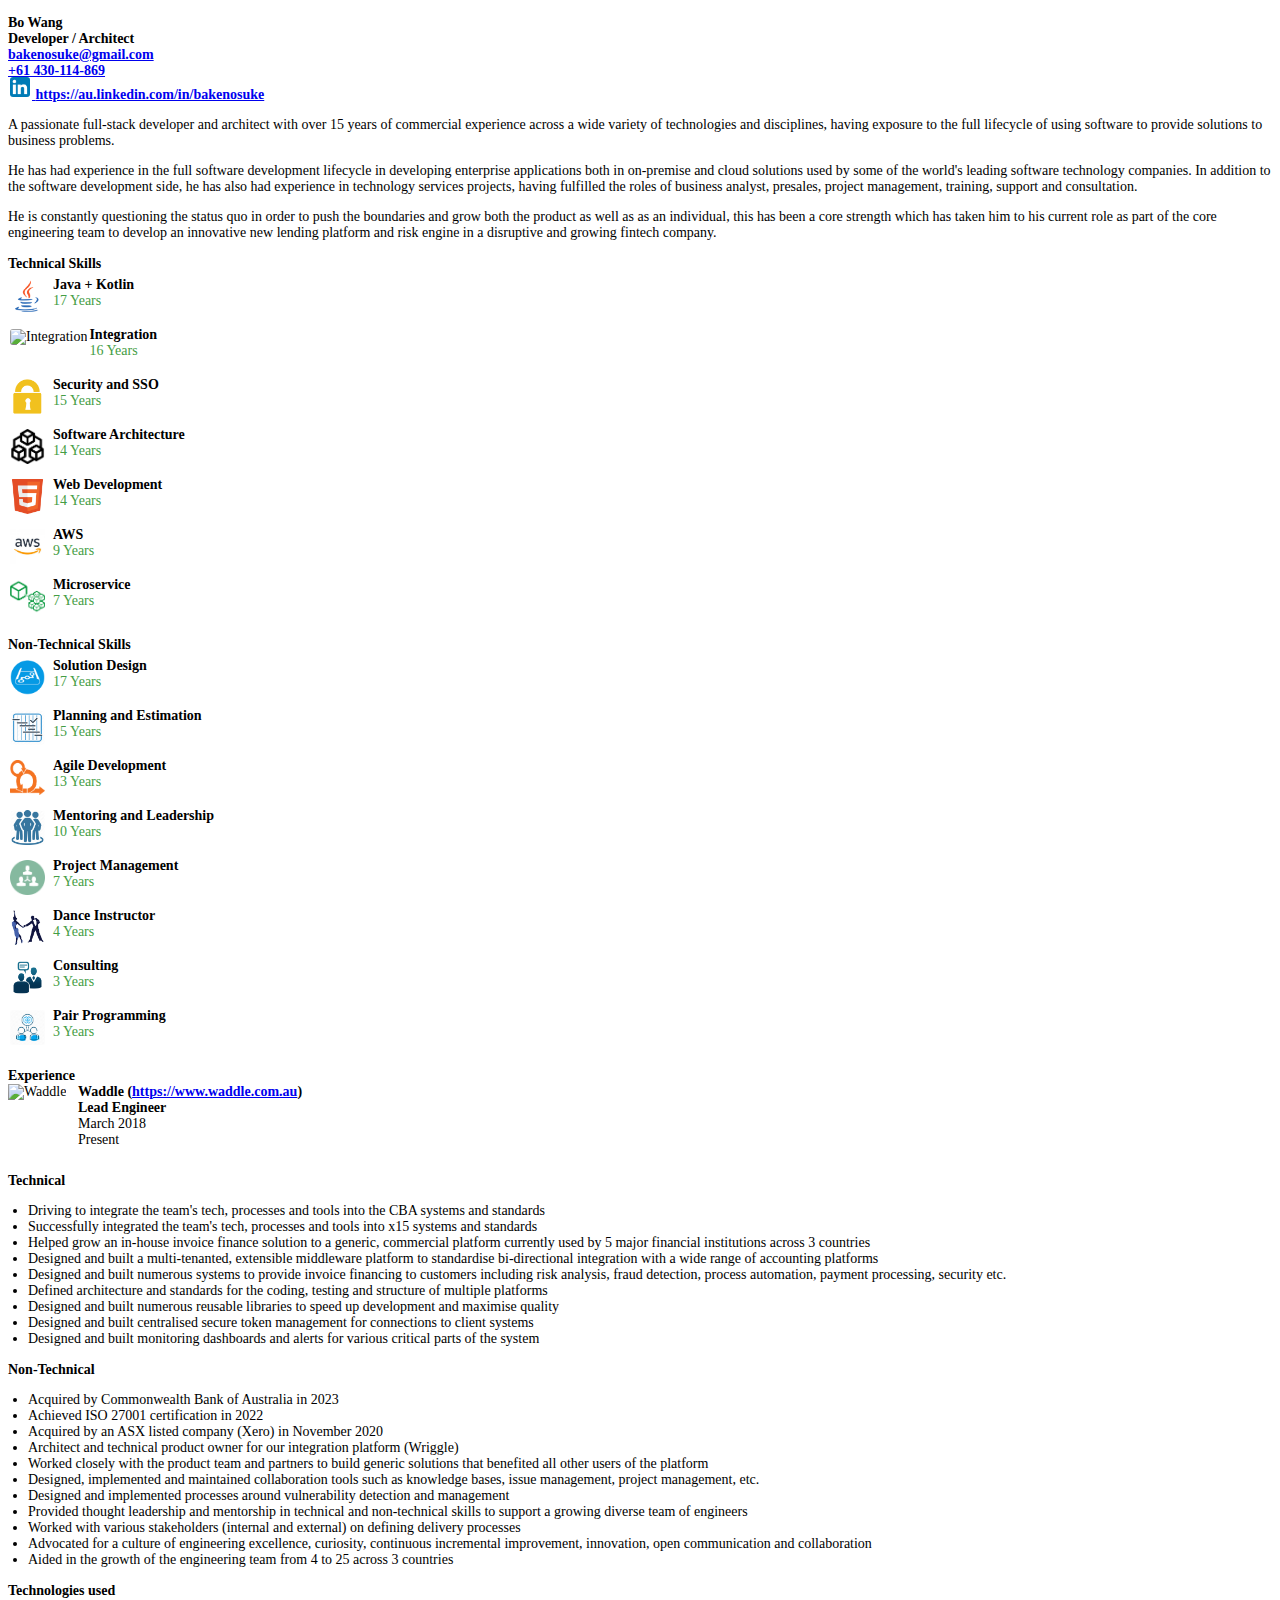
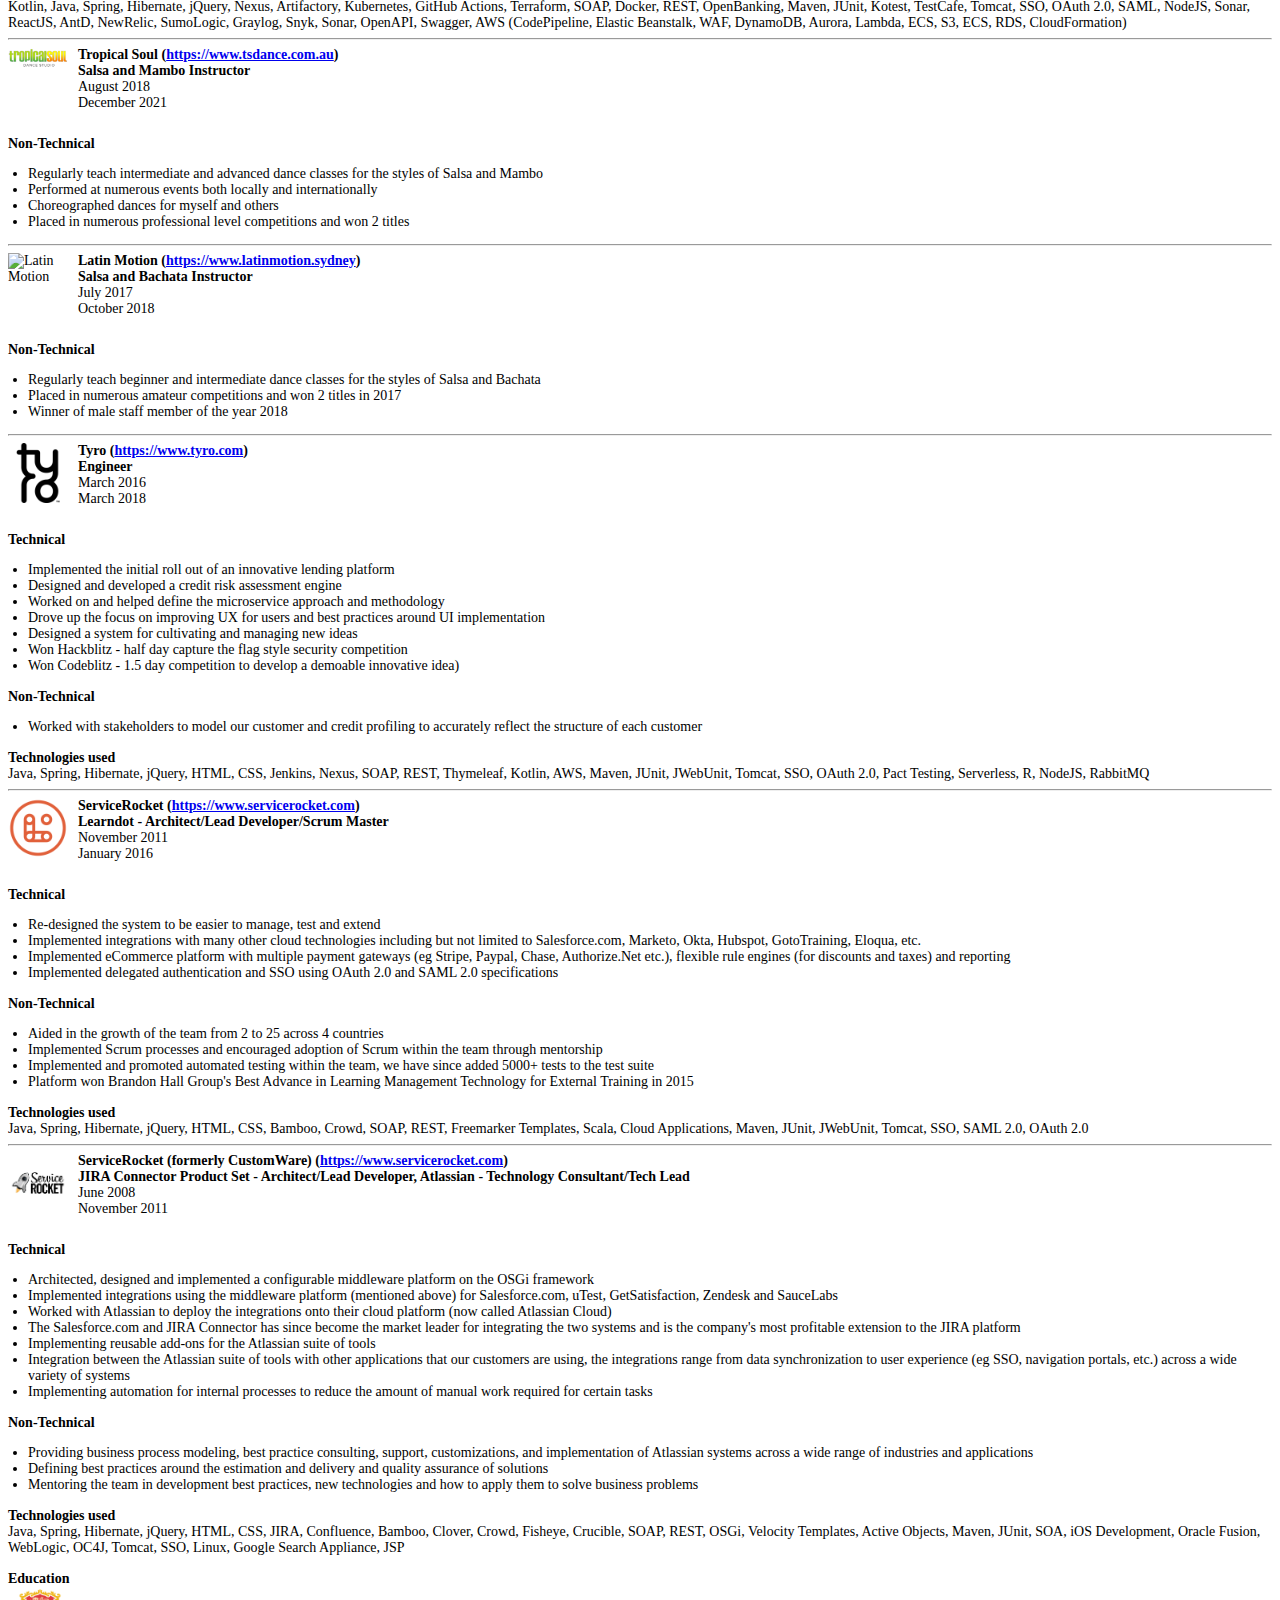
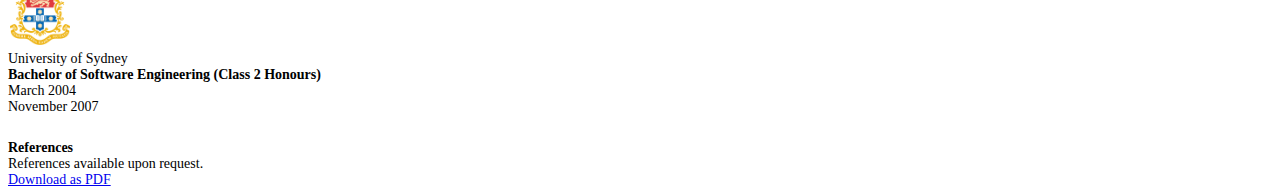
==== commit d5848e2e: "Reformatted and split the technical and non technical items" ====
--- a/index.html
+++ b/index.html
@@ -25,7 +25,7 @@
                     Bo Wang
                 </div>
                 <div id="jobtitle" class="col-xs-12 col-md-6 text-center">
-                    Senior Developer/Architect
+                    Developer / Architect
                 </div>
             </div>
             <div class="row">
@@ -551,7 +551,7 @@
                 <div class="experience-body">
                     <div class="row">
                         <div class="col-12 experience-company text-start">
-                            Waddle
+                            Waddle (<a href="https://www.waddle.com.au">https://www.waddle.com.au</a>)
                         </div>
                         <div class="col-12 experience-title text-start">
                             Lead Engineer
@@ -574,64 +574,117 @@
                         </div>
                     </div>
                 </div>
+                <div class="row">
+                    <div class="experience-summary col-6 col-xs-12">
+                        <div class="card">
+                            <div class="card-header">
+                                Technical
+                            </div>
+                            <div class="card-body">
+                                <ul>
+                                    <li>
+                                        Driving to integrate the team's tech, processes and tools into the CBA systems
+                                        and standards
+                                    </li>
+                                    <li>
+                                        Successfully integrated the team's tech, processes and tools into x15 systems
+                                        and standards
+                                    </li>
+                                    <li>
+                                        Helped grow an in-house invoice finance solution to a generic, commercial
+                                        platform currently used by 5 major financial institutions across 3 countries
+                                    </li>
+                                    <li>
+                                        Designed and built a multi-tenanted, extensible middleware platform to
+                                        standardise bi-directional integration with a wide range of accounting platforms
+                                    </li>
+                                    <li>
+                                        Designed and built numerous systems to provide invoice financing to customers
+                                        including risk analysis, fraud detection, process automation, payment
+                                        processing, security etc.
+                                    </li>
+                                    <li>
+                                        Defined architecture and standards for the coding, testing and structure of
+                                        multiple platforms
+                                    </li>
+                                    <li>
+                                        Designed and built numerous reusable libraries to speed up development and
+                                        maximise quality
+                                    </li>
+                                    <li>
+                                        Designed and built centralised secure token management for connections to client
+                                        systems
+                                    </li>
+                                    <li>
+                                        Designed and built monitoring dashboards and alerts for various critical parts
+                                        of the system
+                                    </li>
+                                </ul>
+                            </div>
+                        </div>
+                    </div>
+                    <div class="experience-summary col-6 col-xs-12">
+                        <div class="card">
+                            <div class="card-header">
+                                Non-Technical
+                            </div>
+                            <div class="card-body">
+                                <ul>
+                                    <li>
+                                        Acquired by Commonwealth Bank of Australia in 2023
+                                    </li>
+                                    <li>
+                                        Achieved ISO 27001 certification in 2022
+                                    </li>
+                                    <li>
+                                        Acquired by an ASX listed company (Xero) in November 2020
+                                    </li>
+                                    <li>
+                                        Architect and technical product owner for our integration platform (Wriggle)
+                                    </li>
+                                    <li>
+                                        Worked closely with the product team and partners to build generic solutions
+                                        that benefited all other users of the platform
+                                    </li>
+                                    <li>
+                                        Designed, implemented and maintained collaboration tools such as knowledge
+                                        bases, issue management, project management, etc.
+                                    </li>
+                                    <li>
+                                        Designed and implemented processes around vulnerability detection and management
+                                    </li>
+                                    <li>
+                                        Provided thought leadership and mentorship in technical and non-technical skills
+                                        to support a growing diverse team of engineers
+                                    </li>
+                                    <li>
+                                        Worked with various stakeholders (internal and external) on defining delivery
+                                        processes
+                                    </li>
+                                    <li>
+                                        Advocated for a culture of engineering excellence, curiosity, continuous
+                                        incremental improvement, innovation, open communication and collaboration
+                                    </li>
+                                    <li>Aided in the growth of the engineering team from 4 to 25 across 3 countries</li>
+                                </ul>
+                            </div>
+                        </div>
+                    </div>
+                </div>
+
                 <div class="experience-summary col-xs-12">
-                    <ul>
-                        <li>
-                            Achieved ISO 27001 certification in 2022
-                        </li>
-                        <li>
-                            Acquired by an ASX listed company (Xero) in November 2020
-                        </li>
-                        <li>
-                            Helped grow an in-house invoice finance solution to a generic, commercial platform currently
-                            used by 5 major financial institutions across 3 countries
-                        </li>
-                        <li>
-                            Worked closely with the product team and partners to build generic solutions that benefited
-                            all other users of the platform
-                        </li>
-                        <li>
-                            Designed and built a multi-tenanted, extensible middleware platform to standardise
-                            bi-directional integration with a wide range of accounting platforms
-                        </li>
-                        <li>
-                            Designed, implemented and maintained collaboration tools such as knowledge bases, issue
-                            management, project management, etc.
-                        </li>
-                        <li>
-                            Designed and built numerous systems to provide invoice financing to customers including risk
-                            analysis, fraud detection, process automation, payment processing, security etc.
-                        </li>
-                        <li>
-                            Defined architecture and standards for the coding, testing and structure of multiple
-                            platforms
-                        </li>
-                        <li>
-                            Designed and built numerous reusable libraries to speed up development and maximise quality
-                        </li>
-                        <li>
-                            Designed and implemented processes around vulnerability detection and management
-                        </li>
-                        <li>
-                            Advocated for practical excellence in engineering through shared vision and incremental
-                            improvements
-                        </li>
-                        <li>
-                            Designed and built centralised secure token management for connections to client systems
-                        </li>
-                        <li>
-                            Designed and built monitoring dashboards and alerts for various critical parts of the system
-                        </li>
-                    </ul>
-                    <p>
-                        Technologies used: Kotlin, Java, Spring, Hibernate, jQuery, Nexus, SOAP, Docker, REST,
-                        OpenBanking, Maven, JUnit, Kotest, TestCafe, Tomcat, SSO, OAuth 2.0, SAML, NodeJS, Sonar,
-                        ReactJS, AntD, NewRelic, SumoLogic, Graylog, Snyk, Sonar, OpenAPI, Swagger, AWS (CodePipeline,
-                        Elastic Beanstalk, WAF, DynamoDB, Aurora, Lambda)
-                    </p>
-                    <p>
-                        Website: <a href="https://www.waddle.com.au">https://www.waddle.com.au</a>
-                    </p>
+                    <div class="card">
+                        <div class="card-header">
+                            Technologies used
+                        </div>
+                        <div class="card-body">
+                            Kotlin, Java, Spring, Hibernate, jQuery, Nexus, Artifactory, Kubernetes, GitHub Actions,
+                            Terraform, SOAP, Docker, REST, OpenBanking, Maven, JUnit, Kotest, TestCafe, Tomcat, SSO,
+                            OAuth 2.0, SAML, NodeJS, Sonar, ReactJS, AntD, NewRelic, SumoLogic, Graylog, Snyk,
+                            Sonar, OpenAPI, Swagger, AWS (CodePipeline, Elastic Beanstalk, WAF, DynamoDB, Aurora,
+                            Lambda, ECS, S3, ECS, RDS, CloudFormation)
+                        </div>
+                    </div>
                 </div>
             </div>
             <!-- Experience - Waddle - End -->
@@ -646,10 +699,10 @@
                 <div class="experience-body">
                     <div class="row">
                         <div class="col-12 experience-company text-start">
-                            Tropical Soul
+                            Tropical Soul (<a href="https://www.tsdance.com.au">https://www.tsdance.com.au</a>)
                         </div>
                         <div class="col-12 experience-title text-start">
-                            Salsa Instructor
+                            Salsa and Mambo Instructor
                         </div>
                         <div class="col-6 experience-start text-start">
                             August 2018
@@ -670,16 +723,21 @@
                     </div>
                 </div>
                 <div class="experience-summary col-xs-12">
-                    <ul>
-                        <li>Regularly teach intermediate and advanced dance classes for the styles of Salsa and Mambo
-                        </li>
-                        <li>Performed at numerous events both locally and internationally</li>
-                        <li>Choreographed dances for myself and others</li>
-                        <li>Placed in numerous professional competitions and won 1 title in 2018</li>
-                    </ul>
-                    <p>
-                        Website: <a href="https://www.tsdance.com.au">https://www.tsdance.com.au</a>
-                    </p>
+                    <div class="card">
+                        <div class="card-header">
+                            Non-Technical
+                        </div>
+                        <div class="card-body">
+                            <ul>
+                                <li>Regularly teach intermediate and advanced dance classes for the styles of Salsa and
+                                    Mambo
+                                </li>
+                                <li>Performed at numerous events both locally and internationally</li>
+                                <li>Choreographed dances for myself and others</li>
+                                <li>Placed in numerous professional level competitions and won 2 titles</li>
+                            </ul>
+                        </div>
+                    </div>
                 </div>
             </div>
             <!-- Experience - Tropical Soul - End -->
@@ -694,7 +752,7 @@
                 <div class="experience-body">
                     <div class="row">
                         <div class="col-12 experience-company text-start">
-                            Latin Motion
+                            Latin Motion (<a href="https://www.latinmotion.sydney">https://www.latinmotion.sydney</a>)
                         </div>
                         <div class="col-12 experience-title text-start">
                             Salsa and Bachata Instructor
@@ -718,16 +776,20 @@
                     </div>
                 </div>
                 <div class="experience-summary col-xs-12">
-                    <ul>
-                        <li>Regularly teach beginner and intermediate dance classes for the styles of Salsa and
-                            Bachata
-                        </li>
-                        <li>Placed in numerous amateur competitions and won 2 titles in 2017</li>
-                        <li>Winner of male staff member of the year 2018</li>
-                    </ul>
-                    <p>
-                        Website: <a href="https://www.latinmotion.sydney">https://www.latinmotion.sydney</a>
-                    </p>
+                    <div class="card">
+                        <div class="card-header">
+                            Non-Technical
+                        </div>
+                        <div class="card-body">
+                            <ul>
+                                <li>Regularly teach beginner and intermediate dance classes for the styles of Salsa and
+                                    Bachata
+                                </li>
+                                <li>Placed in numerous amateur competitions and won 2 titles in 2017</li>
+                                <li>Winner of male staff member of the year 2018</li>
+                            </ul>
+                        </div>
+                    </div>
                 </div>
             </div>
             <!-- Experience - Latin Motion - End -->
@@ -742,7 +804,7 @@
                 <div class="experience-body">
                     <div class="row">
                         <div class="col-12 experience-company text-start">
-                            Tyro
+                            Tyro (<a href="https://www.tyro.com">https://www.tyro.com</a>)
                         </div>
                         <div class="col-12 experience-title text-start">
                             Engineer
@@ -765,263 +827,348 @@
                         </div>
                     </div>
                 </div>
-                <div class="experience-summary col-xs-12">
-                    <ul>
-                        <li>Implemented the initial roll out of an innovative lending platform</li>
-                        <li>Designed and developed a credit risk assessment engine</li>
-                        <li>Worked on and helped define the microservice approach and methodology</li>
-                        <li>Worked with stakeholders to model our customer and credit profiling to accurately reflect
-                            the structure of each customer
-                        </li>
-                        <li>Drove up the focus on improving UX for users and best practices around UI implementation
-                        </li>
-                        <li>Designed a system for cultivating and managing new ideas</li>
-                        <li>Won Hackblitz - half day capture the flag style security competition</li>
-                        <li>Won Codeblitz - 1.5 day competition to develop a demoable innovative idea)</li>
-                    </ul>
-                    <p>
-                        Technologies used: Java, Spring, Hibernate, jQuery, HTML, CSS, Jenkins, Nexus, SOAP, REST,
-                        Thymeleaf Templates, Kotlin, AWS, Maven, JUnit, JWebUnit, Tomcat, SSO, OAuth 2.0, Pact Testing,
-                        Serverless, R, NodeJS
-                    </p>
-                    <p>
-                        Website: <a href="https://www.tyro.com">https://www.tyro.com</a>
-                    </p>
-                </div>
-            </div>
-            <!-- Experience - Tyro - End -->
-
-            <hr/>
-
-            <!-- Experience - ServiceRocket - Learndot - Start -->
-            <div class="experience">
-                <div class="experience-logo">
-                    <img alt="LearnDot" src="images/logos/learndot.png"/>
-                </div>
-                <div class="experience-body">
+                <div class="row">
+                    <div class="experience-summary col-6 col-xs-12">
+                        <div class="card">
+                            <div class="card-header">
+                                Technical
+                            </div>
+                            <div class="card-body">
+                                <ul>
+                                    <li>Implemented the initial roll out of an innovative lending platform</li>
+                                    <li>Designed and developed a credit risk assessment engine</li>
+                                    <li>Worked on and helped define the microservice approach and methodology</li>
+                                    <li>Drove up the focus on improving UX for users and best practices around UI
+                                        implementation
+                                    </li>
+                                    <li>Designed a system for cultivating and managing new ideas</li>
+                                    <li>Won Hackblitz - half day capture the flag style security competition</li>
+                                    <li>Won Codeblitz - 1.5 day competition to develop a demoable innovative idea)</li>
+                                </ul>
+                            </div>
+                        </div>
+                    </div>
+                    <div class="experience-summary col-6 col-xs-12">
+                        <div class="card">
+                            <div class="card-header">
+                                Non-Technical
+                            </div>
+                            <div class="card-body">
+                                <ul>
+                                    <li>Worked with stakeholders to model our customer and credit profiling to
+                                        accurately reflect the structure of each customer
+                                    </li>
+                                </ul>
+                            </div>
+                        </div>
+                    </div>
+                    <div class="experience-summary col-xs-12">
+                        <div class="card">
+                            <div class="card-header">
+                                Technologies used
+                            </div>
+                            <div class="card-body">
+                                Java, Spring, Hibernate, jQuery, HTML, CSS, Jenkins, Nexus, SOAP, REST, Thymeleaf,
+                                Kotlin, AWS, Maven, JUnit, JWebUnit, Tomcat, SSO, OAuth 2.0, Pact Testing, Serverless,
+                                R, NodeJS, RabbitMQ
+                            </div>
+                        </div>
+                    </div>
+                </div>
+                <!-- Experience - Tyro - End -->
+
+                <hr/>
+
+                <!-- Experience - ServiceRocket - Learndot - Start -->
+                <div class="experience">
+                    <div class="experience-logo">
+                        <img alt="LearnDot" src="images/logos/learndot.png"/>
+                    </div>
+                    <div class="experience-body">
+                        <div class="row">
+                            <div class="col-12 experience-company text-start">
+                                ServiceRocket (<a href="https://www.servicerocket.com">https://www.servicerocket.com</a>)
+                            </div>
+                            <div class="col-12 experience-title text-start">
+                                Learndot - Architect/Lead Developer/Scrum Master
+                            </div>
+                            <div class="col-6 experience-start text-start">
+                                November 2011
+                            </div>
+                            <div class="col-6 experience-end text-end">
+                                January 2016
+                            </div>
+                        </div>
+                        <div class="row">
+                            <div class="experience-level-bar">
+                                <div class="progress">
+                                    <div class="progress-bar progress-bar-info" role="progressbar" aria-valuenow="100"
+                                         aria-valuemin="0" aria-valuemax="100" style="width: 100%;">
+                                        <span class="sr-only"></span>
+                                    </div>
+                                </div>
+                            </div>
+                        </div>
+                    </div>
                     <div class="row">
-                        <div class="col-12 experience-company text-start">
-                            ServiceRocket
-                        </div>
-                        <div class="col-12 experience-title text-start">
-                            Learndot - Architect/Lead Developer/Scrum Master
-                        </div>
-                        <div class="col-6 experience-start text-start">
-                            November 2011
-                        </div>
-                        <div class="col-6 experience-end text-end">
-                            January 2016
+                        <div class="experience-summary col-6 col-xs-12">
+                            <div class="card">
+                                <div class="card-header">
+                                    Technical
+                                </div>
+                                <div class="card-body">
+                                    <ul>
+                                        <li>Re-designed the system to be easier to manage, test and extend</li>
+                                        <li>Implemented integrations with many other cloud technologies including but
+                                            not limited to
+                                            Salesforce.com, Marketo, Okta, Hubspot, GotoTraining, Eloqua, etc.
+                                        </li>
+                                        <li>Implemented eCommerce platform with multiple payment gateways (eg Stripe,
+                                            Paypal, Chase,
+                                            Authorize.Net etc.), flexible rule engines (for discounts and taxes) and
+                                            reporting
+                                        </li>
+                                        <li>Implemented delegated authentication and SSO using OAuth 2.0 and SAML 2.0
+                                            specifications
+                                        </li>
+                                    </ul>
+                                </div>
+                            </div>
+                        </div>
+                        <div class="experience-summary col-6 col-xs-12">
+                            <div class="card">
+                                <div class="card-header">
+                                    Non-Technical
+                                </div>
+                                <div class="card-body">
+                                    <ul>
+                                        <li>Aided in the growth of the team from 2 to 25 across 4 countries</li>
+                                        <li>Implemented Scrum processes and encouraged adoption of Scrum within the team
+                                            through
+                                            mentorship
+                                        </li>
+                                        <li>Implemented and promoted automated testing within the team, we have since
+                                            added 5000+
+                                            tests to the test suite
+                                        </li>
+                                        <li>Platform won Brandon Hall Group's Best Advance in Learning Management
+                                            Technology for
+                                            External Training in 2015
+                                        </li>
+                                    </ul>
+                                </div>
+                            </div>
+                        </div>
+                    </div>
+                    <div class="experience-summary col-xs-12">
+                        <div class="card">
+                            <div class="card-header">
+                                Technologies used
+                            </div>
+                            <div class="card-body">
+                                Java, Spring, Hibernate, jQuery, HTML, CSS, Bamboo, Crowd, SOAP,
+                                REST, Freemarker Templates, Scala, Cloud Applications, Maven, JUnit, JWebUnit, Tomcat,
+                                SSO, SAML 2.0, OAuth 2.0
+                            </div>
+                        </div>
+                    </div>
+                </div>
+                <!-- Experience - ServiceRocket - Learndot - End -->
+
+                <hr/>
+
+                <!-- Experience - ServiceRocket - Start -->
+                <div class="experience">
+                    <div class="experience-logo">
+                        <img alt="ServiceRocket" src="images/logos/servicerocket.jpg"/>
+                    </div>
+                    <div class="experience-body">
+                        <div class="row">
+                            <div class="col-12 experience-company text-start">
+                                ServiceRocket (formerly CustomWare) (<a href="https://www.servicerocket.com">https://www.servicerocket.com</a>)
+                            </div>
+                            <div class="col-12 experience-title text-start">
+                                JIRA Connector Product Set - Architect/Lead Developer, Atlassian - Technology
+                                Consultant/Tech Lead
+                            </div>
+                            <div class="col-6 experience-start text-start">
+                                June 2008
+                            </div>
+                            <div class="col-6 experience-end text-end">
+                                November 2011
+                            </div>
+                        </div>
+                        <div class="row">
+                            <div class="experience-level-bar">
+                                <div class="progress">
+                                    <div class="progress-bar progress-bar-info" role="progressbar" aria-valuenow="100"
+                                         aria-valuemin="0" aria-valuemax="100" style="width: 100%;">
+                                        <span class="sr-only"></span>
+                                    </div>
+                                </div>
+                            </div>
                         </div>
                     </div>
                     <div class="row">
-                        <div class="experience-level-bar">
-                            <div class="progress">
-                                <div class="progress-bar progress-bar-info" role="progressbar" aria-valuenow="100"
-                                     aria-valuemin="0" aria-valuemax="100" style="width: 100%;">
-                                    <span class="sr-only"></span>
-                                </div>
-                            </div>
-                        </div>
-                    </div>
-                </div>
-                <div class="experience-summary col-xs-12">
-                    <ul>
-                        <li>Aided in the growth of the team from 2 to 25 across 4 countries</li>
-                        <li>Implemented Scrum processes and encouraged adoption of Scrum within the team through
-                            mentorship
-                        </li>
-                        <li>Re-designed the system to be easier to manage, test and extend</li>
-                        <li>Implemented integrations with many other cloud technologies including but not limited to
-                            Salesforce.com, Marketo, Okta, Hubspot, GotoTraining, Eloqua, etc.
-                        </li>
-                        <li>Implemented eCommerce platform with multiple payment gateways (eg Stripe, Paypal, Chase,
-                            Authorize.Net etc.), flexible rule engines (for discounts and taxes) and reporting
-                        </li>
-                        <li>Implemented delegated authentication and SSO using OAuth 2.0 and SAML 2.0 specifications
-                        </li>
-                        <li>Implemented and promoted automated testing within the team, we have since added 5000+ tests
-                            to the test suite
-                        </li>
-                        <li>Platform won Brandon Hall Group's Best Advance in Learning Management Technology for
-                            External Training in 2015
-                        </li>
-                    </ul>
-                    <p>
-                        Technologies used: Java, Spring, Hibernate, jQuery, HTML, CSS, Bamboo, Crowd, SOAP, REST,
-                        Freemarker Templates, Scala, Cloud Applications, Maven, JUnit, JWebUnit, Tomcat, SSO, SAML 2.0,
-                        OAuth 2.0
-                    </p>
-                    <p>
-                        Website: <a href="https://www.servicerocket.com/managed-services/customer-education-services">https://www.servicerocket.com/managed-services/customer-education-services</a>
-                    </p>
-                </div>
-            </div>
-            <!-- Experience - ServiceRocket - Learndot - End -->
-
-            <hr/>
-
-            <!-- Experience - ServiceRocket - Start -->
-            <div class="experience">
-                <div class="experience-logo">
-                    <img alt="ServiceRocket" src="images/logos/servicerocket.jpg"/>
-                </div>
-                <div class="experience-body">
-                    <div class="row">
-                        <div class="col-12 experience-company text-start">
-                            ServiceRocket (formerly CustomWare)
-                        </div>
-                        <div class="col-12 experience-title text-start">
-                            JIRA Connector Product Set - Architect/Lead Developer, Atlassian - Technology
-                            Consultant/Tech Lead
-                        </div>
-                        <div class="col-6 experience-start text-start">
-                            June 2008
-                        </div>
-                        <div class="col-6 experience-end text-end">
-                            November 2011
-                        </div>
-                    </div>
-                    <div class="row">
-                        <div class="experience-level-bar">
-                            <div class="progress">
-                                <div class="progress-bar progress-bar-info" role="progressbar" aria-valuenow="100"
-                                     aria-valuemin="0" aria-valuemax="100" style="width: 100%;">
-                                    <span class="sr-only"></span>
-                                </div>
-                            </div>
-                        </div>
-                    </div>
-                </div>
-                <div class="experience-summary col-xs-12">
-                    <ul>
-                        <li>Architected, designed and implemented a configurable middleware platform on the OSGi
-                            framework
-                        </li>
-                        <li>Implemented integrations using the middleware platform (mentioned above) for Salesforce.com,
-                            uTest, GetSatisfaction, Zendesk and SauceLabs
-                        </li>
-                        <li>Worked with Atlassian to deploy the integrations onto their cloud platform (now called
-                            Atlassian Cloud)
-                        </li>
-                        <li>The Salesforce.com and JIRA Connector has since become the market leader for integrating the
-                            two systems and is the company's most profitable extension to the JIRA platform
-                        </li>
-                        <li>Providing business process modeling, best practice consulting, support, customizations, and
-                            implementation of Atlassian systems across a wide range of industries and applications
-                        </li>
-                        <li>Implementing reusable add-ons for the Atlassian suite of tools</li>
-                        <li>Integration between the Atlassian suite of tools with other applications that our customers
-                            are using, the integrations range from data synchronization to user experience (eg SSO,
-                            navigation portals, etc.) across a wide variety of systems
-                        </li>
-                        <li>Implementing automation for internal processes to reduce the amount of manual work required
-                            for certain tasks
-                        </li>
-                        <li>Defining best practices around the estimation and delivery and quality assurance of
-                            solutions
-                        </li>
-                        <li>Mentoring the team in development best practices, new technologies and how to apply them to
-                            solve business problems
-                        </li>
-                    </ul>
-                    <p>
-                        Technologies used: Java, Spring, Hibernate, jQuery, HTML, CSS, JIRA, Confluence, Bamboo, Clover,
-                        Crowd, Fisheye, Crucible, SOAP, REST, OSGi, Velocity Templates, Active Objects, Cloud
-                        Applications, Maven, JUnit, SOA, iOS Development, Oracle Fusion, WebLogic, OC4J, Tomcat,
-                        SSO, Linux, Google Search Appliance, JSP
-                    </p>
-                    <p>
-                        Website: <a href="https://www.servicerocket.com">https://www.servicerocket.com/</a>
-                    </p>
-                </div>
-            </div>
-            <!-- Experience - ServiceRocket - End -->
-
+                        <div class="experience-summary col-6 col-xs-12">
+                            <div class="card">
+                                <div class="card-header">
+                                    Technical
+                                </div>
+                                <div class="card-body">
+                                    <ul>
+                                        <li>Architected, designed and implemented a configurable middleware platform on
+                                            the OSGi
+                                            framework
+                                        </li>
+                                        <li>Implemented integrations using the middleware platform (mentioned above) for
+                                            Salesforce.com, uTest, GetSatisfaction, Zendesk and SauceLabs
+                                        </li>
+                                        <li>Worked with Atlassian to deploy the integrations onto their cloud platform
+                                            (now called
+                                            Atlassian Cloud)
+                                        </li>
+                                        <li>The Salesforce.com and JIRA Connector has since become the market leader for
+                                            integrating
+                                            the two systems and is the company's most profitable extension to the JIRA
+                                            platform
+                                        </li>
+                                        <li>Implementing reusable add-ons for the Atlassian suite of tools</li>
+                                        <li>Integration between the Atlassian suite of tools with other applications
+                                            that our customers are using, the integrations range from data
+                                            synchronization to user experience (eg SSO, navigation portals, etc.) across
+                                            a wide variety of systems
+                                        </li>
+                                        <li>Implementing automation for internal processes to reduce the amount of
+                                            manual work required for certain tasks
+                                        </li>
+                                    </ul>
+                                </div>
+                            </div>
+                        </div>
+                        <div class="experience-summary col-6 col-xs-12">
+                            <div class="card">
+                                <div class="card-header">
+                                    Non-Technical
+                                </div>
+                                <div class="card-body">
+                                    <ul>
+                                        <li>Providing business process modeling, best practice consulting, support,
+                                            customizations, and implementation of Atlassian systems across a wide range
+                                            of industries and applications
+                                        </li>
+                                        <li>Defining best practices around the estimation and delivery and quality
+                                            assurance of solutions
+                                        </li>
+                                        <li>Mentoring the team in development best practices, new technologies and how
+                                            to apply them to solve business problems
+                                        </li>
+                                    </ul>
+                                </div>
+                            </div>
+                        </div>
+                    </div>
+                    <div class="experience-summary col-xs-12">
+                        <div class="card">
+                            <div class="card-header">
+                                Technologies used
+                            </div>
+                            <div class="card-body">
+                                Java, Spring, Hibernate, jQuery, HTML, CSS, JIRA, Confluence, Bamboo,
+                                Clover, Crowd, Fisheye, Crucible, SOAP, REST, OSGi, Velocity Templates, Active Objects,
+                                Maven, JUnit, SOA, iOS Development, Oracle Fusion, WebLogic, OC4J, Tomcat, SSO, Linux,
+                                Google Search Appliance, JSP
+                            </div>
+                        </div>
+                    </div>
+                </div>
+                <!-- Experience - ServiceRocket - End -->
+
+            </div>
+        </div>
+        <!-- Experiences - End -->
+
+        <!-- Education - Start -->
+        <div id="education">
+            <div class="card">
+                <div class="card-header">
+                    Education
+                </div>
+                <div class="card-body">
+                    <div class="education-logo">
+                        <img alt="USYD" src="images/logos/usyd.png"/>
+                    </div>
+                    <div class="education-body">
+                        <div class="row">
+                            <div class="col-12 education-company text-start">
+                                University of Sydney
+                            </div>
+                            <div class="col-12 education-title text-start">
+                                Bachelor of Software Engineering (Class 2 Honours)
+                            </div>
+                            <div class="col-6 education-start text-start">
+                                March 2004
+                            </div>
+                            <div class="col-6 education-end text-end">
+                                November 2007
+                            </div>
+                        </div>
+                        <div class="row">
+                            <div class="education-level-bar">
+                                <div class="progress">
+                                    <div class="progress-bar progress-bar-info" role="progressbar" aria-valuenow="100"
+                                         aria-valuemin="0" aria-valuemax="100" style="width: 100%;">
+                                        <span class="sr-only"></span>
+                                    </div>
+                                </div>
+                            </div>
+                        </div>
+                    </div>
+                </div>
+            </div>
+        </div>
+        <!-- Education - End -->
+
+        <!-- References - Start -->
+        <div id="references">
+            <div class="card">
+                <div class="card-header">
+                    References
+                </div>
+                <div class="card-body">
+                    References available upon request.
+                </div>
+            </div>
+        </div>
+        <!-- References - End -->
+
+    </div>
+
+    <div id="post-content">
+
+    </div>
+
+    <div id="footer">
+        <div id="view-online" class="visible-print-block">
+            <div class="text-center">
+                <a href="https://bakenosuke.github.io">View Online</a>
+            </div>
+        </div>
+        <div id="download-pdf" class="hidden-print-block">
+            <div class="text-center">
+                <a href="/files/Resume_Bo_Wang.pdf">Download as PDF</a>
+            </div>
         </div>
     </div>
-    <!-- Experiences - End -->
-
-    <!-- Education - Start -->
-    <div id="education">
-        <div class="card">
-            <div class="card-header">
-                Education
-            </div>
-            <div class="card-body">
-                <div class="education-logo">
-                    <img alt="USYD" src="images/logos/usyd.png"/>
-                </div>
-                <div class="education-body">
-                    <div class="row">
-                        <div class="col-12 education-company text-start">
-                            University of Sydney
-                        </div>
-                        <div class="col-12 education-title text-start">
-                            Bachelor of Software Engineering (Class 2 Honours)
-                        </div>
-                        <div class="col-6 education-start text-start">
-                            March 2004
-                        </div>
-                        <div class="col-6 education-end text-end">
-                            November 2007
-                        </div>
-                    </div>
-                    <div class="row">
-                        <div class="education-level-bar">
-                            <div class="progress">
-                                <div class="progress-bar progress-bar-info" role="progressbar" aria-valuenow="100"
-                                     aria-valuemin="0" aria-valuemax="100" style="width: 100%;">
-                                    <span class="sr-only"></span>
-                                </div>
-                            </div>
-                        </div>
-                    </div>
-                </div>
-            </div>
-        </div>
-    </div>
-    <!-- Education - End -->
-
-    <!-- References - Start -->
-    <div id="references">
-        <div class="card">
-            <div class="card-header">
-                References
-            </div>
-            <div class="card-body">
-                References available upon request.
-            </div>
-        </div>
-    </div>
-    <!-- References - End -->
-
-</div>
-
-<div id="post-content">
-
-</div>
-
-<div id="footer">
-    <div id="view-online" class="visible-print-block">
-        <div class="text-center">
-            <a href="https://bakenosuke.github.io">View Online</a>
-        </div>
-    </div>
-    <div id="download-pdf" class="hidden-print-block">
-        <div class="text-center">
-            <a href="/files/Resume_Bo_Wang.pdf">Download as PDF</a>
-        </div>
-    </div>
-</div>
-
-<!-- jQuery -->
-<script src="https://code.jquery.com/jquery-3.6.4.slim.min.js"
-        integrity="sha256-a2yjHM4jnF9f54xUQakjZGaqYs/V1CYvWpoqZzC2/Bw=" crossorigin="anonymous"></script>
-<!-- Bootstrap -->
-<script src="https://cdn.jsdelivr.net/npm/bootstrap@5.2.3/dist/js/bootstrap.bundle.min.js"
-        integrity="sha384-kenU1KFdBIe4zVF0s0G1M5b4hcpxyD9F7jL+jjXkk+Q2h455rYXK/7HAuoJl+0I4"
-        crossorigin="anonymous"></script>
-<script src="js/main.js"></script>
+
+    <!-- jQuery -->
+    <script src="https://code.jquery.com/jquery-3.6.4.slim.min.js"
+            integrity="sha256-a2yjHM4jnF9f54xUQakjZGaqYs/V1CYvWpoqZzC2/Bw=" crossorigin="anonymous"></script>
+    <!-- Bootstrap -->
+    <script src="https://cdn.jsdelivr.net/npm/bootstrap@5.2.3/dist/js/bootstrap.bundle.min.js"
+            integrity="sha384-kenU1KFdBIe4zVF0s0G1M5b4hcpxyD9F7jL+jjXkk+Q2h455rYXK/7HAuoJl+0I4"
+            crossorigin="anonymous"></script>
+    <script src="js/main.js"></script>
 </body>
 </html>
 
